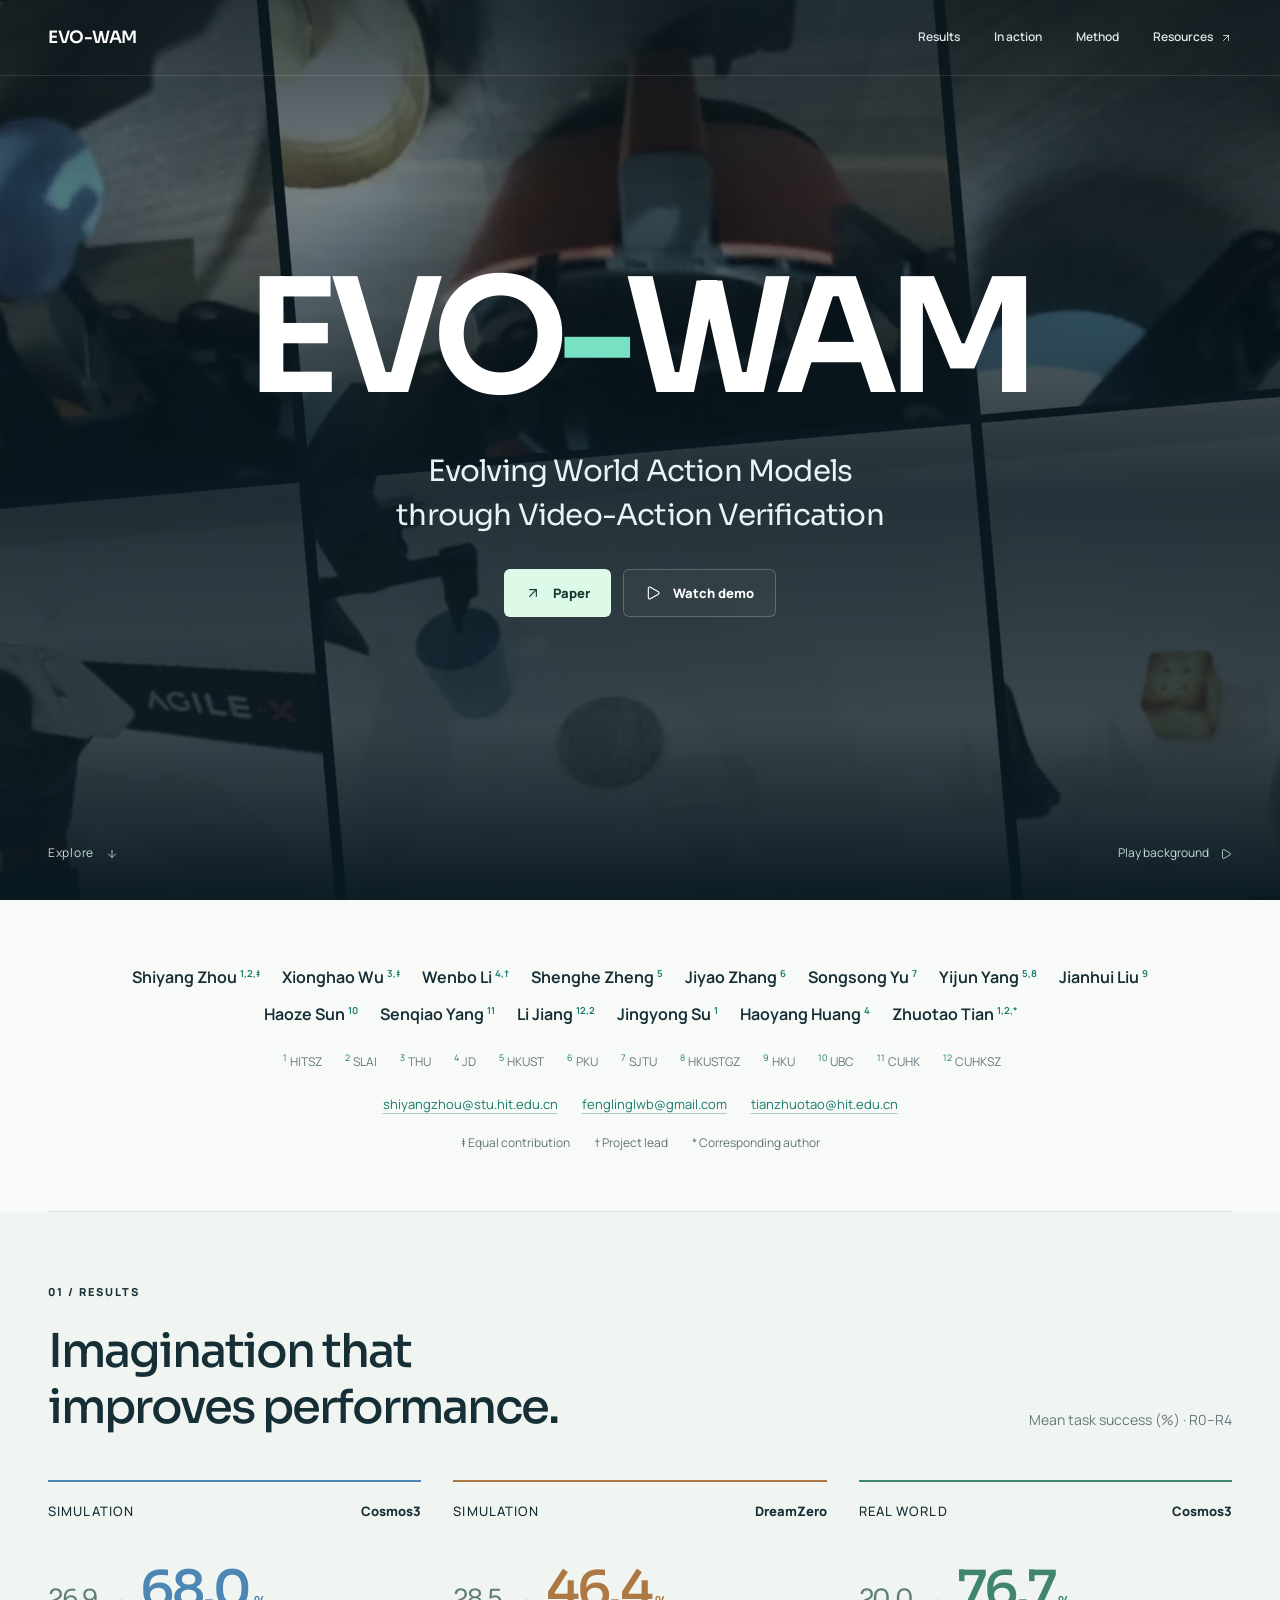
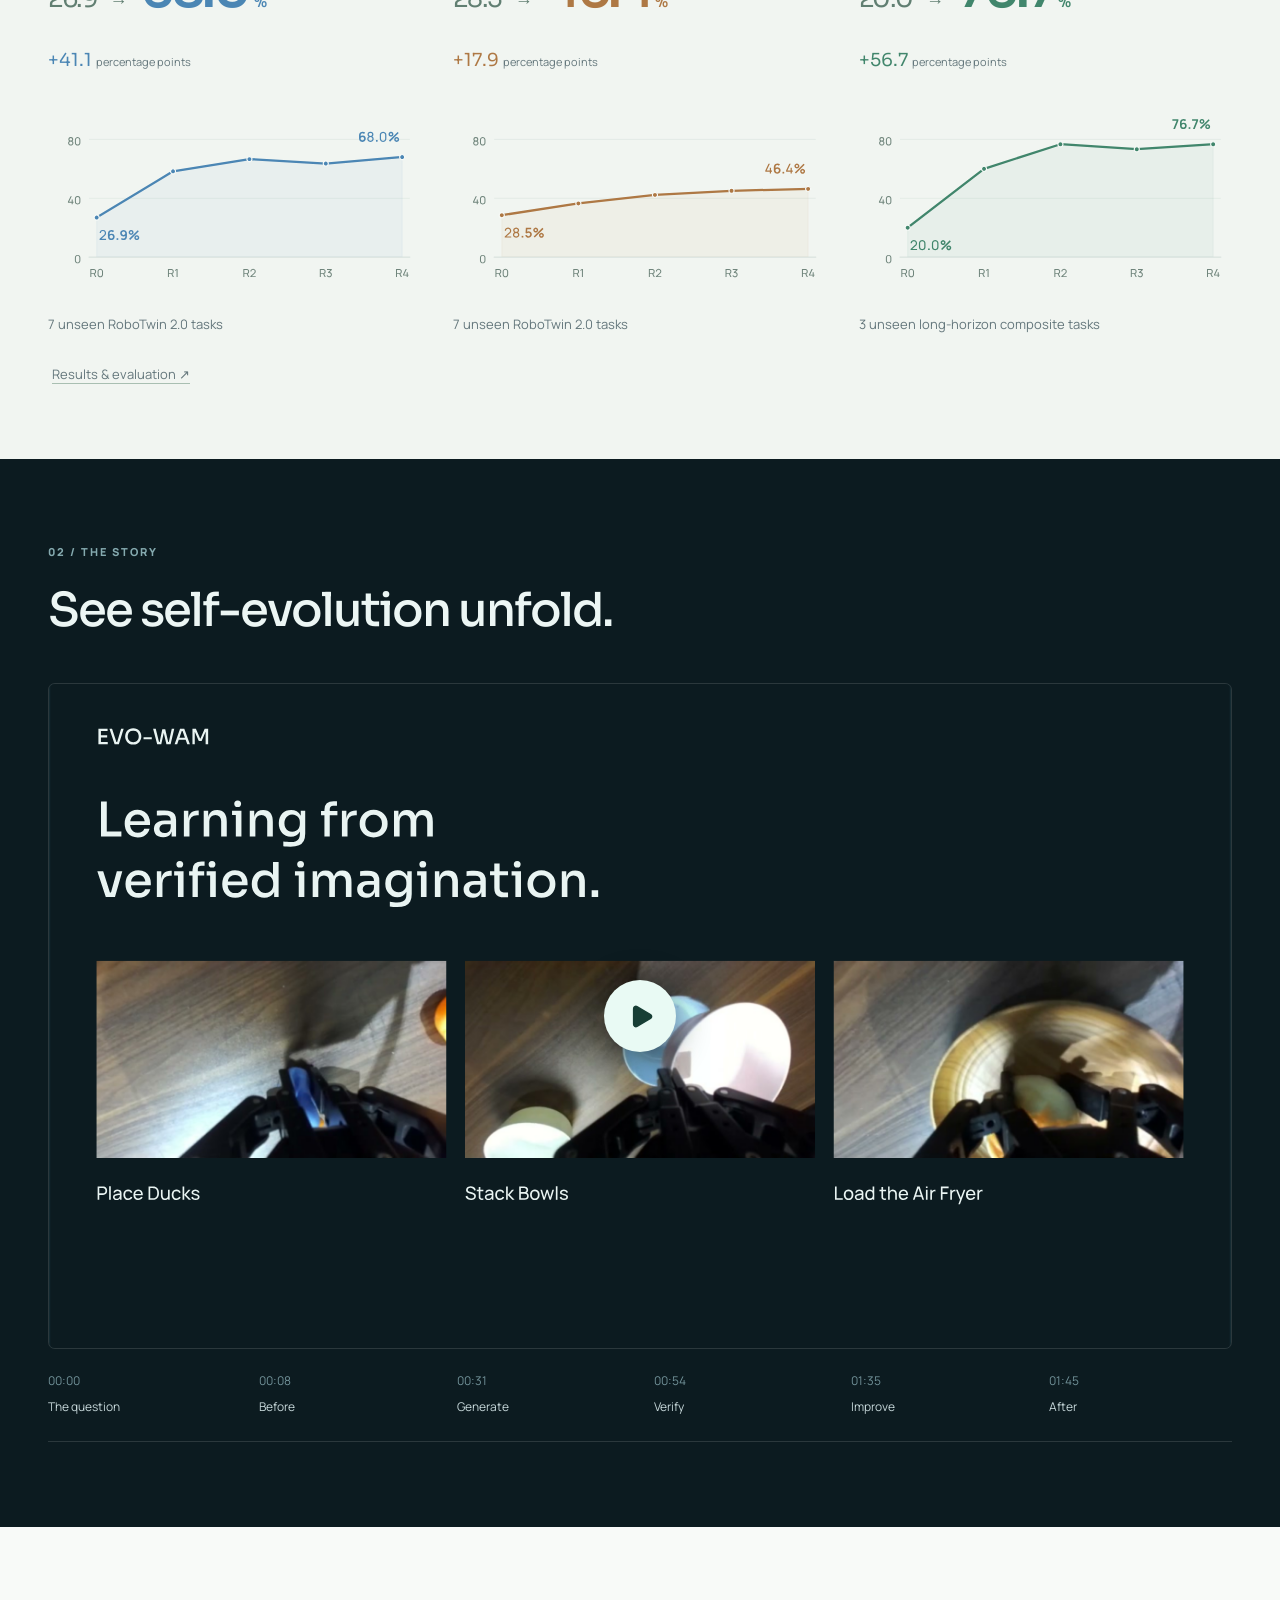
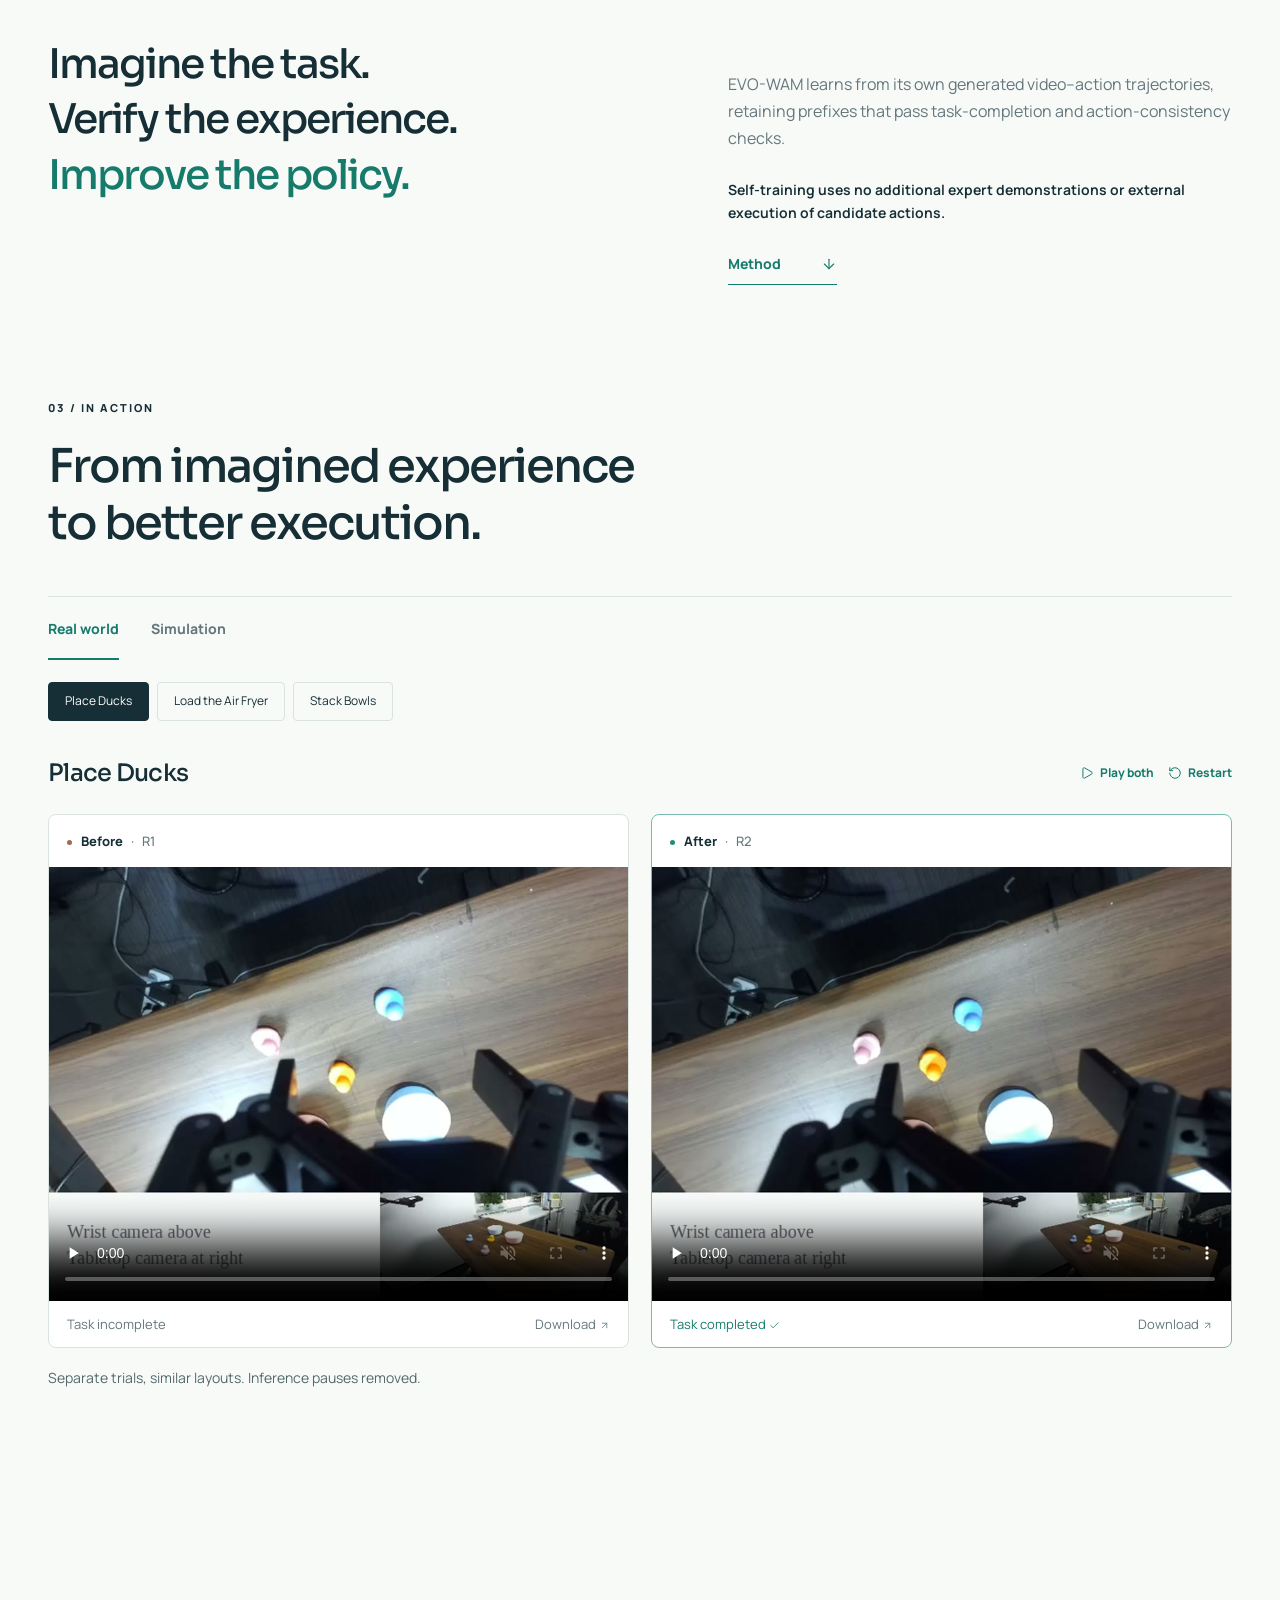
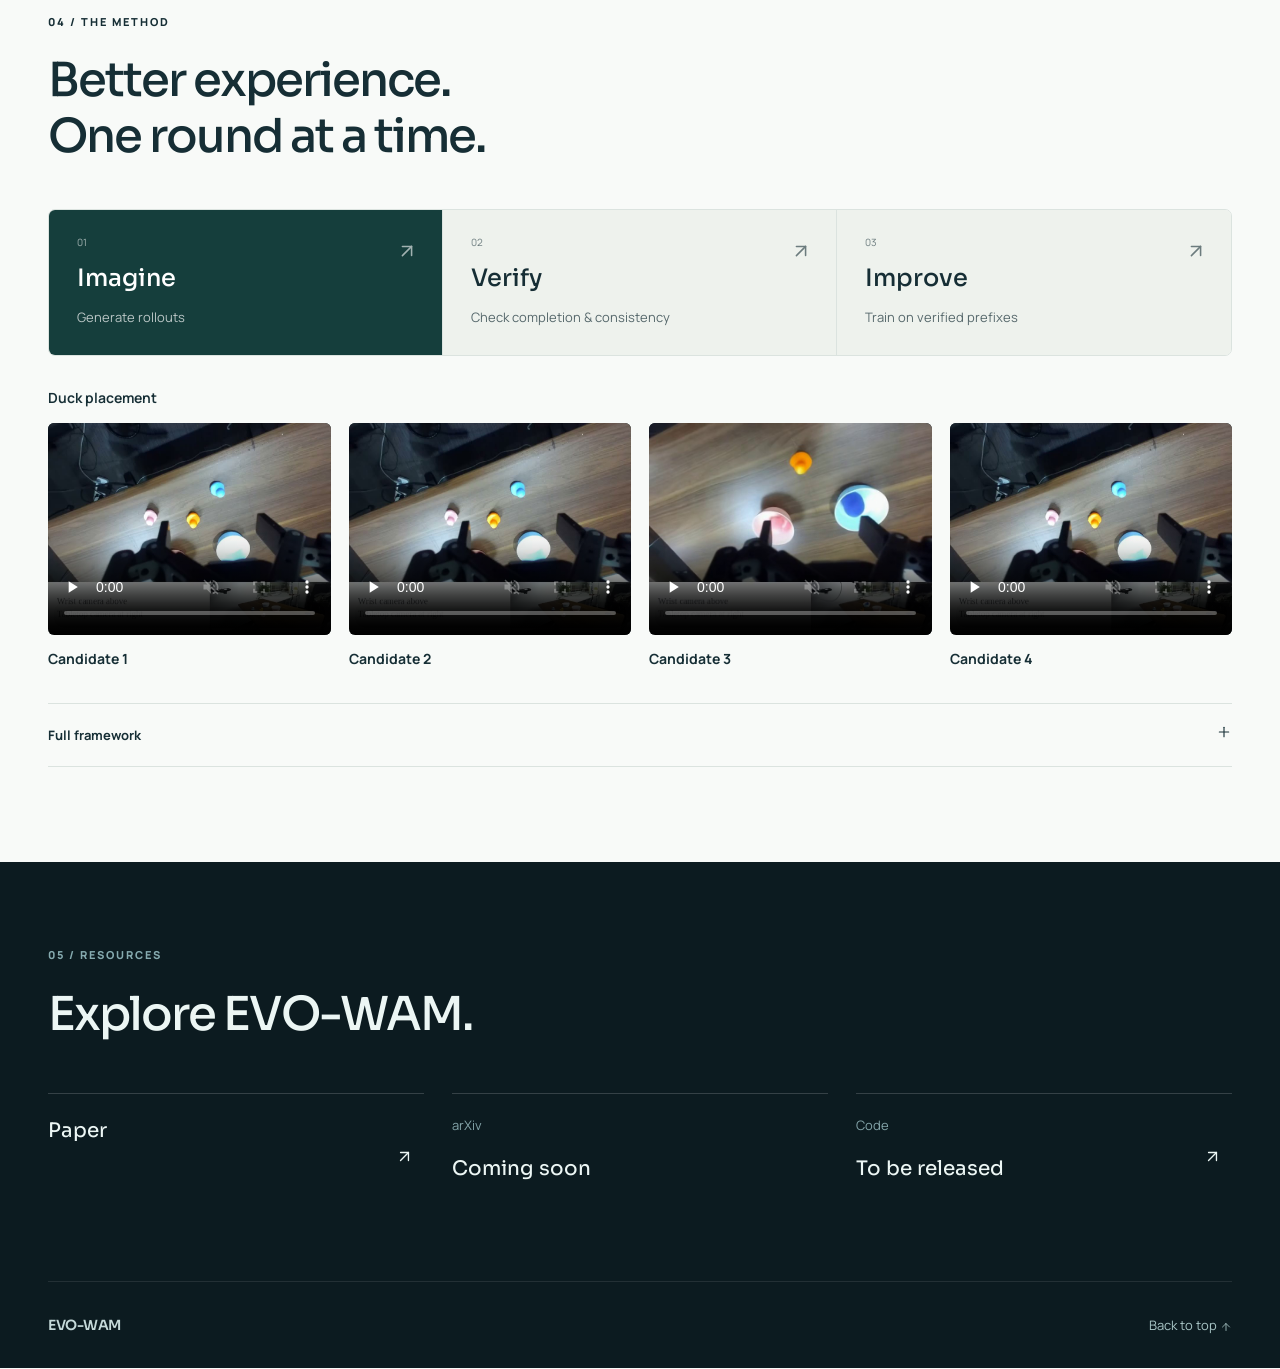
==== index.html @ ea50602d "Link code resource to personal EVO-WAM repository" ====
<!doctype html>
<html lang="en">
<head>
  <meta charset="utf-8">
  <meta name="viewport" content="width=device-width, initial-scale=1">
  <title>EVO-WAM — Learning from verified imagination</title>
  <meta name="description" content="EVO-WAM evolves world action models through video-action verification, learning from generated experience to improve on unseen robot tasks.">
  <meta property="og:title" content="EVO-WAM: Evolving World Action Models through Video-Action Verification">
  <meta property="og:description" content="Generate. Verify. Improve. Learning from verified imagination, without additional expert demonstrations.">
  <meta property="og:image" content="https://evo-wam.github.io/assets/images/social.jpg">
  <meta property="og:url" content="https://evo-wam.github.io/">
  <meta name="twitter:card" content="summary_large_image">
  <meta name="theme-color" content="#0c1b20">
  <link rel="canonical" href="https://evo-wam.github.io/">
  <link rel="icon" type="image/svg+xml" href="assets/favicon.svg">
  <link rel="preload" href="assets/fonts/Sora.ttf" as="font" type="font/ttf" crossorigin>
  <link rel="stylesheet" href="styles.css">
  <script src="site.js" defer></script>
</head>
<body>
  <a class="skip-link" href="#main">Skip to content</a>
  <header class="site-header">
    <a class="brand" href="#top" aria-label="EVO-WAM home">EVO-WAM</a>
    <nav aria-label="Main navigation"><a href="#results">Results</a><a href="#experiments">In action</a><a href="#method">Method</a><a href="#resources">Resources <svg class="icon" aria-hidden="true"><use href="assets/icons.svg#arrow-up-right"></use></svg></a></nav>
  </header>

  <section class="hero" id="top" aria-labelledby="hero-title">
    <div class="hero-backdrop" aria-hidden="true"><video id="hero-video" muted loop playsinline preload="none" poster="assets/images/hero.jpg" data-src="assets/videos/hero.mp4" tabindex="-1"></video></div>
    <div class="hero-shade"></div>
    <div class="hero-content">
      <h1 id="hero-title">EVO<span class="title-dash">-</span>WAM</h1>
      <p class="hero-title-long">Evolving World Action Models<br> through Video-Action Verification</p>
      <div class="resource-buttons">
        <a class="button primary" href="assets/paper.pdf" target="_blank" rel="noopener"><svg class="icon" aria-hidden="true"><use href="assets/icons.svg#arrow-up-right"></use></svg> Paper</a>
        <a class="button glass" href="#overview"><svg class="icon" aria-hidden="true"><use href="assets/icons.svg#play"></use></svg> Watch demo</a>
      </div>
    </div>
    <div class="hero-bottom"><a href="#team">Explore <svg class="icon" aria-hidden="true"><use href="assets/icons.svg#arrow-down"></use></svg></a><button id="motion-toggle" type="button" hidden>Pause background <svg class="icon" aria-hidden="true"><use href="assets/icons.svg#pause"></use></svg></button></div>
  </section>

  <main id="main">
    <section class="team section-wrap" id="team" aria-label="Authors and affiliations">

      <div class="authors">
        <span>Shiyang Zhou<sup>1,2,‡</sup></span><span>Xionghao Wu<sup>3,‡</sup></span><span>Wenbo Li<sup>4,†</sup></span><span>Shenghe Zheng<sup>5</sup></span><span>Jiyao Zhang<sup>6</sup></span><span>Songsong Yu<sup>7</sup></span><span>Yijun Yang<sup>5,8</sup></span><span>Jianhui Liu<sup>9</sup></span><span>Haoze Sun<sup>10</sup></span><span>Senqiao Yang<sup>11</sup></span><span>Li Jiang<sup>12,2</sup></span><span>Jingyong Su<sup>1</sup></span><span>Haoyang Huang<sup>4</sup></span><span>Zhuotao Tian<sup>1,2,*</sup></span>
      </div>
      <div class="affiliations"><span><sup>1</sup>HITSZ</span><span><sup>2</sup>SLAI</span><span><sup>3</sup>THU</span><span><sup>4</sup>JD</span><span><sup>5</sup>HKUST</span><span><sup>6</sup>PKU</span><span><sup>7</sup>SJTU</span><span><sup>8</sup>HKUSTGZ</span><span><sup>9</sup>HKU</span><span><sup>10</sup>UBC</span><span><sup>11</sup>CUHK</span><span><sup>12</sup>CUHKSZ</span></div>
      <p class="author-contact" aria-label="Author emails"><a href="mailto:shiyangzhou@stu.hit.edu.cn" aria-label="Email Shiyang Zhou">shiyangzhou@stu.hit.edu.cn</a><a href="mailto:fenglinglwb@gmail.com" aria-label="Email Wenbo Li">fenglinglwb@gmail.com</a><a href="mailto:tianzhuotao@hit.edu.cn" aria-label="Email corresponding author Zhuotao Tian">tianzhuotao@hit.edu.cn</a></p>
      <p class="contributions"><span>‡ Equal contribution</span><span>† Project lead</span><span>* Corresponding author</span></p>
    </section>

    <section class="results" id="results"><div class="section-wrap">
      <div class="section-heading"><div><p class="eyebrow">01 / RESULTS</p><h2>Imagination that<br> improves performance.</h2></div><p>Mean task success (%) · R0–R4</p></div>
      <div class="results-grid">
        <article class="result result-cosmos-sim" aria-labelledby="result-cosmos-sim-title">
          <h3 class="result-context" id="result-cosmos-sim-title">SIMULATION <span>Cosmos3</span></h3>
          <div class="result-values"><span>26.9</span><i>→</i><strong>68.0<small>%</small></strong></div>
          <p class="gain">+41.1 <span>percentage points</span></p>
          <figure class="result-curve"><img src="assets/images/teaser-cosmos3-simulation.svg" width="460" height="245" loading="lazy" alt="Cosmos3 simulation success rates: R0 26.9%, R1 58.3%, R2 66.6%, R3 63.6%, R4 68.0%. A gain of 41.1 percentage points from R0 to R4."></figure>
          <p>7 unseen RoboTwin 2.0 tasks</p>
        </article>
        <article class="result result-dreamzero-sim" aria-labelledby="result-dreamzero-sim-title">
          <h3 class="result-context" id="result-dreamzero-sim-title">SIMULATION <span>DreamZero</span></h3>
          <div class="result-values"><span>28.5</span><i>→</i><strong>46.4<small>%</small></strong></div>
          <p class="gain">+17.9 <span>percentage points</span></p>
          <figure class="result-curve"><img src="assets/images/teaser-dreamzero-simulation.svg" width="460" height="245" loading="lazy" alt="DreamZero simulation success rates: R0 28.5%, R1 36.5%, R2 42.3%, R3 45.1%, R4 46.4%. A gain of 17.9 percentage points from R0 to R4."></figure>
          <p>7 unseen RoboTwin 2.0 tasks</p>
        </article>
        <article class="result result-cosmos-real" aria-labelledby="result-cosmos-real-title">
          <h3 class="result-context" id="result-cosmos-real-title">REAL WORLD <span>Cosmos3</span></h3>
          <div class="result-values"><span>20.0</span><i>→</i><strong>76.7<small>%</small></strong></div>
          <p class="gain">+56.7 <span>percentage points</span></p>
          <figure class="result-curve"><img src="assets/images/teaser-cosmos3-real.svg" width="460" height="245" loading="lazy" alt="Cosmos3 real-robot success rates: R0 20.0%, R1 60.0%, R2 76.7%, R3 73.3%, R4 76.7%. A gain of 56.7 percentage points from R0 to R4."></figure>
          <p>3 unseen long-horizon composite tasks</p>
        </article>
      </div><p class="result-source"><a href="assets/paper.pdf#page=6" target="_blank" rel="noopener">Results &amp; evaluation ↗</a></p>
    </div></section>

    <section class="overview dark-section" id="overview"><div class="section-wrap">
      <div class="section-heading"><div><p class="eyebrow">02 / THE STORY</p><h2>See self-evolution unfold.</h2></div></div>
      <div class="overview-stage"><video id="overview-video" class="overview-video" controls playsinline preload="none" poster="assets/images/demo-cover.svg" aria-label="Narrated EVO-WAM overview"><source src="assets/videos/overview.mp4" type="video/mp4"><track kind="captions" src="assets/videos/overview.en.vtt" srclang="en" label="English"><p><a href="assets/videos/overview.mp4">Download the overview video</a></p></video><button type="button" id="demo-cover-play" class="demo-cover-play" hidden aria-label="Play the EVO-WAM overview"><span class="demo-play-disc"><svg class="icon" aria-hidden="true"><use href="assets/icons.svg#play"></use></svg></span></button></div>
      <div class="chapters" aria-label="Demo chapters"><button data-time="0">00:00 <span>The question</span></button><button data-time="8">00:08 <span>Before</span></button><button data-time="31">00:31 <span>Generate</span></button><button data-time="54">00:54 <span>Verify</span></button><button data-time="95">01:35 <span>Improve</span></button><button data-time="105">01:45 <span>After</span></button></div>
    </div></section>

    <section class="intro section-wrap">
      <div><h2>Imagine the task.<br> Verify the experience.<br> <span class="teal-text">Improve the policy.</span></h2></div>
      <div class="intro-copy"><p>EVO-WAM learns from its own generated video–action trajectories, retaining prefixes that pass task-completion and action-consistency checks.</p><p class="principle">Self-training uses no additional expert demonstrations or external execution of candidate actions.</p><a class="text-link" href="#method">Method <svg class="icon" aria-hidden="true"><use href="assets/icons.svg#arrow-down"></use></svg></a></div>
    </section>

    <section class="experiments section-wrap" id="experiments">
      <div class="section-heading"><div><p class="eyebrow">03 / IN ACTION</p><h2>From imagined experience<br> to better execution.</h2></div></div>
      <div class="case-nav">
        <div class="environment-tabs" role="group" aria-label="Environment"><button type="button" data-group="real" aria-pressed="true">Real world</button><button type="button" data-group="sim" aria-pressed="false">Simulation</button></div>
        <div class="task-tabs" role="group" aria-label="Choose a task" id="task-tabs"></div>
      </div>
      <div class="case-title-row"><h3 id="case-title">Place Ducks</h3><div class="pair-tools"><button type="button" id="pair-play"><svg class="icon" aria-hidden="true"><use href="assets/icons.svg#play"></use></svg> Play both</button><button type="button" id="pair-reset"><svg class="icon" aria-hidden="true"><use href="assets/icons.svg#restart"></use></svg> Restart</button></div></div>
      <div class="comparison">
        <figure class="execution before"><figcaption><span><i></i> Before</span><span id="before-round">R1</span></figcaption><video id="before-video" controls muted playsinline preload="none" poster="assets/images/start-real-ducks-before.jpg" src="assets/videos/real-ducks-before.mp4" aria-label="Place Ducks earlier policy execution"></video><div class="execution-foot"><span>Task incomplete</span><a id="before-download" href="assets/videos/real-ducks-before.mp4" download aria-label="Download before video">Download <svg class="icon" aria-hidden="true"><use href="assets/icons.svg#arrow-up-right"></use></svg></a></div></figure>
        <figure class="execution after"><figcaption><span><i></i> After</span><span id="after-round">R2</span></figcaption><video id="after-video" controls muted playsinline preload="none" poster="assets/images/start-real-ducks-after.jpg" src="assets/videos/real-ducks-after.mp4" aria-label="Place Ducks updated policy execution"></video><div class="execution-foot"><span>Task completed <svg class="icon" aria-hidden="true"><use href="assets/icons.svg#check"></use></svg></span><a id="after-download" href="assets/videos/real-ducks-after.mp4" download aria-label="Download after video">Download <svg class="icon" aria-hidden="true"><use href="assets/icons.svg#arrow-up-right"></use></svg></a></div></figure>
      </div>
      <p id="case-note" class="case-note" aria-live="polite">Separate trials, similar layouts. Inference pauses removed.</p>
      <noscript><p>Enable JavaScript to switch tasks and use paired playback. The two videos above can be played independently.</p></noscript>
    </section>

    <section class="method section-wrap" id="method">
      <div class="section-heading"><div><p class="eyebrow">04 / THE METHOD</p><h2>Better experience.<br> One round at a time.</h2></div></div>
      <div class="method-steps" aria-label="Explore the method">
        <button type="button" data-step="generate" aria-controls="method-panel-generate" aria-pressed="true"><span class="step-number">01</span><strong>Imagine</strong><span>Generate rollouts</span><i><svg class="icon" aria-hidden="true"><use href="assets/icons.svg#arrow-up-right"></use></svg></i></button>
        <button type="button" data-step="verify" aria-controls="method-panel-verify" aria-pressed="false"><span class="step-number">02</span><strong>Verify</strong><span>Check completion &amp; consistency</span><i><svg class="icon" aria-hidden="true"><use href="assets/icons.svg#arrow-up-right"></use></svg></i></button>
        <button type="button" data-step="improve" aria-controls="method-panel-improve" aria-pressed="false"><span class="step-number">03</span><strong>Improve</strong><span>Train on verified prefixes</span><i><svg class="icon" aria-hidden="true"><use href="assets/icons.svg#arrow-up-right"></use></svg></i></button>
      </div>
      <div id="method-panel-generate" class="method-panel imagine-panel" data-method-panel="generate">
        <p class="imagination-task">Duck placement</p>
        <div class="imagination-grid">
          <figure><video controls muted playsinline preload="none" poster="assets/images/real-ducks-blue-duck-misplaced.jpg" src="assets/videos/real-ducks-blue-duck-misplaced.mp4" aria-label="Duck-placement candidate 1"></video><figcaption>Candidate 1</figcaption></figure>
          <figure><video controls muted playsinline preload="none" poster="assets/images/real-ducks-candidate-1.jpg" src="assets/videos/real-ducks-candidate-1.mp4" aria-label="Duck-placement candidate 2"></video><figcaption>Candidate 2</figcaption></figure>
          <figure><video controls muted playsinline preload="none" poster="assets/images/real-ducks-candidate-2.jpg" src="assets/videos/real-ducks-candidate-2.mp4" aria-label="Duck-placement candidate 3"></video><figcaption>Candidate 3</figcaption></figure>
          <figure><video controls muted playsinline preload="none" poster="assets/images/real-ducks-candidate-3.jpg" src="assets/videos/real-ducks-candidate-3.mp4" aria-label="Duck-placement candidate 4"></video><figcaption>Candidate 4</figcaption></figure>
        </div>
      </div>

      <div id="method-panel-verify" class="method-panel verify-panel" data-method-panel="verify" hidden>
        <div class="verification-lane lane-1" aria-hidden="true"></div>
        <div class="verification-lane lane-2" aria-hidden="true"></div>
        <div class="verification-lane lane-3" aria-hidden="true"></div>
        <div class="verification-lane lane-4" aria-hidden="true"></div>
        <section class="verification-row vlm-row" aria-labelledby="vlm-heading">
          <div class="verification-row-label"><h3 id="vlm-heading">VLM</h3><p>Visual check</p></div>
          <div class="verification-row-content">
            <div class="subgoal-intro"><p>Visual scan → IDM → endpoint vote</p></div>
            <div class="subgoal-candidates">
              <article class="subgoal-candidate candidate-1" data-candidate="1">
                <header><h4>Candidate 1</h4><span class="verdict fail">Fail</span></header>
                <ol class="subgoal-sequence">
                  <li><div class="subgoal-title"><span>01 / Pink duck → pink bowl</span><time>9 s</time></div><a href="assets/verification/candidate-1-subgoal-1.jpg" target="_blank" rel="noopener" aria-label="Enlarge candidate 1, subgoal 1"><img src="assets/verification/candidate-1-subgoal-1.jpg" loading="lazy" width="640" height="480" alt="Candidate 1, subgoal 1: Pink duck appears in the pink bowl."></a><div class="subgoal-verdict"><span class="verdict neutral">Observed</span></div></li>
                  <li><div class="subgoal-title"><span>02 / Blue duck → blue bowl</span><time>18 s</time></div><a href="assets/verification/candidate-1-subgoal-2.jpg" target="_blank" rel="noopener" aria-label="Enlarge candidate 1, subgoal 2"><img src="assets/verification/candidate-1-subgoal-2.jpg" loading="lazy" width="640" height="480" alt="Candidate 1, subgoal 2: Blue duck is released outside the blue bowl."></a><div class="subgoal-verdict"><span class="verdict fail">Fail</span></div></li>
                </ol>
                <p class="candidate-explanation"><span class="evidence-kind">Frame review</span>Blue duck lands between the bowls.</p>
              </article>
              <article class="subgoal-candidate candidate-2" data-candidate="2">
                <header><h4>Candidate 2</h4><span class="verdict fail">Fail</span></header>
                <ol class="subgoal-sequence">
                  <li><div class="subgoal-title"><span>01 / Pink duck → pink bowl</span><time>9 s</time></div><a href="assets/verification/candidate-2-subgoal-1.jpg" target="_blank" rel="noopener" aria-label="Enlarge candidate 2, subgoal 1"><img src="assets/verification/candidate-2-subgoal-1.jpg" loading="lazy" width="640" height="480" alt="Candidate 2, subgoal 1: Pink duck placed and released."></a><div class="subgoal-verdict"><span class="verdict pass">Pass</span><span>3/3 Accept</span></div></li>
                  <li><div class="subgoal-title"><span>02 / Blue duck → blue bowl</span><time>18 s</time></div><a href="assets/verification/candidate-2-subgoal-2.jpg" target="_blank" rel="noopener" aria-label="Enlarge candidate 2, subgoal 2"><img src="assets/verification/candidate-2-subgoal-2.jpg" loading="lazy" width="640" height="480" alt="Candidate 2, subgoal 2: the original blue duck remains on the table, outside the blue bowl."></a><div class="subgoal-verdict"><span class="verdict fail">Fail</span><span>1/3 Accept</span></div></li>
                </ol>
                <p class="candidate-explanation"><span class="evidence-kind">Frame review</span><strong>Object inconsistency:</strong> a second duck appears while the original remains.</p>
              </article>
              <article class="subgoal-candidate candidate-3" data-candidate="3">
                <header><h4>Candidate 3</h4><span class="verdict pass">Initial pass</span></header>
                <ol class="subgoal-sequence">
                  <li><div class="subgoal-title"><span>01 / Pink duck → pink bowl</span><time>9 s</time></div><a href="assets/verification/candidate-3-subgoal-1.jpg" target="_blank" rel="noopener" aria-label="Enlarge candidate 3, subgoal 1"><img src="assets/verification/candidate-3-subgoal-1.jpg" loading="lazy" width="640" height="480" alt="Candidate 3, subgoal 1: Pink-duck placement accepted by the initial scan."></a><div class="subgoal-verdict"><span class="verdict pass">Pass</span></div></li>
                  <li><div class="subgoal-title"><span>02 / Blue duck → blue bowl</span><time>16 s</time></div><a href="assets/verification/candidate-3-subgoal-2.jpg" target="_blank" rel="noopener" aria-label="Enlarge candidate 3, subgoal 2"><img src="assets/verification/candidate-3-subgoal-2.jpg" loading="lazy" width="640" height="480" alt="Candidate 3, subgoal 2: Blue-duck placement accepted by the initial scan."></a><div class="subgoal-verdict"><span class="verdict pass">Pass</span></div></li>
                </ol>
                <p class="candidate-explanation">IDM failed; endpoint votes skipped.</p>
              </article>
              <article class="subgoal-candidate candidate-4" data-candidate="4">
                <header><h4>Candidate 4</h4><span class="verdict pass">Pass</span></header>
                <ol class="subgoal-sequence">
                  <li><div class="subgoal-title"><span>01 / Pink duck → pink bowl</span><time>9 s</time></div><a href="assets/verification/candidate-4-subgoal-1.jpg" target="_blank" rel="noopener" aria-label="Enlarge candidate 4, subgoal 1"><img src="assets/verification/candidate-4-subgoal-1.jpg" loading="lazy" width="640" height="480" alt="Candidate 4, subgoal 1: Pink duck placed and released."></a><div class="subgoal-verdict"><span class="verdict pass">Pass</span><span>2/3 Accept</span></div></li>
                  <li><div class="subgoal-title"><span>02 / Blue duck → blue bowl</span><time>17 s</time></div><a href="assets/verification/candidate-4-subgoal-2.jpg" target="_blank" rel="noopener" aria-label="Enlarge candidate 4, subgoal 2"><img src="assets/verification/candidate-4-subgoal-2.jpg" loading="lazy" width="640" height="480" alt="Candidate 4, subgoal 2: Both ducks in their matching bowls."></a><div class="subgoal-verdict"><span class="verdict pass">Pass</span><span>2/3 Accept</span></div></li>
                </ol>
                <p class="candidate-explanation">Retained for training.</p>
              </article>
            </div>
            <p class="vlm-checks"><strong>Checks:</strong> goal completion · release · object consistency · robot consistency. <span class="endpoint-rule">Endpoint vote: ≥2/3 Accept.</span></p>
          </div>
        </section>
        <section class="verification-row idm-row" aria-labelledby="idm-heading">
          <div class="verification-row-label"><h3 id="idm-heading">IDM</h3><p>Action consistency</p></div>
          <div class="verification-row-content">
            <div class="idm-candidates">
              <figure class="idm-candidate candidate-3" data-candidate="3"><figcaption><h4>Candidate 3</h4><span class="verdict fail">Fail</span></figcaption><img src="assets/verification/candidate-3-idm-mean.svg" loading="lazy" width="450" height="225" alt="Candidate 3: mean action reconstruction MSE ends at 0.008226, above the threshold of 0.008111."><p class="idm-comparison" aria-label="Mean MSE 0.008226 exceeds threshold 0.008111"><span>Mean MSE / threshold</span><span><strong class="rejected-text">0.008226</strong> &gt; 0.008111</span></p></figure>
              <figure class="idm-candidate candidate-4" data-candidate="4"><figcaption><h4>Candidate 4</h4><span class="verdict pass">Pass</span></figcaption><img src="assets/verification/candidate-4-idm-mean.svg" loading="lazy" width="450" height="225" alt="Candidate 4: mean action reconstruction MSE ends at 0.006650, below the threshold of 0.008111."><p class="idm-comparison" aria-label="Mean MSE 0.006650 is below threshold 0.008111"><span>Mean MSE / threshold</span><span><strong>0.006650</strong> &lt; 0.008111</span></p></figure>
            </div>
          </div>
        </section>
      </div>

      <div id="method-panel-improve" class="method-panel method-detail" data-method-panel="improve" hidden><div><h3>Learn from experience.<br>Generate again.</h3><p>Accumulate verified prefixes across tasks and rounds, mix them with the original data, and fine-tune the WAM for the next round.</p></div><figure><video controls muted playsinline preload="none" poster="assets/images/start-real-ducks-after.jpg" src="assets/videos/real-ducks-after.mp4" aria-label="Physical duck-placement execution after self-evolution"></video><figcaption>Real execution · R2</figcaption></figure></div>

      <details class="paper-figure"><summary>Full framework <svg class="icon" aria-hidden="true"><use href="assets/icons.svg#plus"></use></svg></summary><img src="assets/images/method.png" loading="lazy" width="1413" height="816" alt="EVO-WAM framework: autoregressive video-action-state generation, visual goal evaluation and inverse-dynamics consistency verification, followed by supervised fine-tuning with accepted prefixes and original data."><p>Paper, Figure 2.</p></details>
    </section>

    <section class="resources dark-section" id="resources"><div class="section-wrap">
      <div class="section-heading"><div><p class="eyebrow">05 / RESOURCES</p><h2>Explore EVO-WAM.</h2></div></div>
      <div class="resource-list"><a href="assets/paper.pdf" target="_blank" rel="noopener"><strong>Paper</strong><i><svg class="icon" aria-hidden="true"><use href="assets/icons.svg#arrow-up-right"></use></svg></i></a><div><span>arXiv</span><strong>Coming soon</strong></div><a href="https://github.com/Clausy9/EVO-WAM" target="_blank" rel="noopener"><span>Code</span><strong>To be released</strong><i><svg class="icon" aria-hidden="true"><use href="assets/icons.svg#arrow-up-right"></use></svg></i></a></div>
      <footer><a class="brand" href="#top">EVO-WAM</a><a href="#top">Back to top <svg class="icon" aria-hidden="true"><use href="assets/icons.svg#arrow-up"></use></svg></a></footer>
    </div></section>
  </main>
  <p id="playback-status" class="sr-only" role="status"></p>
</body>
</html>
---- styles.css ----
@font-face{font-family:Sora;src:url('assets/fonts/Sora.ttf') format('truetype');font-weight:100 800;font-display:swap}
@font-face{font-family:Manrope;src:url('assets/fonts/Manrope.ttf') format('truetype');font-weight:200 800;font-display:swap}
:root{--ink:#162e35;--muted:#64777c;--teal:#177b6c;--mint:#78e1c4;--sky:#b3dcec;--dark:#0c1b20;--paper:#f8faf8;--line:#dbe3df;--body:Manrope,sans-serif;--display:Sora,sans-serif}
*{box-sizing:border-box}html{scroll-behavior:smooth;scroll-padding-top:88px}body{margin:0;color:var(--ink);background:var(--paper);font:16px/1.7 var(--body);-webkit-font-smoothing:antialiased}button,a{-webkit-tap-highlight-color:transparent}button{font:inherit;cursor:pointer}button,a{touch-action:manipulation}button:disabled{cursor:wait}button:focus-visible,a:focus-visible,summary:focus-visible,video:focus-visible{outline:3px solid #2996ba;outline-offset:5px}a{color:inherit;text-decoration:none}button{color:inherit}img,video{display:block;max-width:100%}figure{margin:0}h1,h2,h3,p{margin-top:0}h2{font:500 clamp(32px,3.65vw,52px)/1.2 var(--display);letter-spacing:-2px;margin-bottom:0}h3{font-family:var(--display);font-weight:500;letter-spacing:-.7px}p{margin-bottom:18px}sup{font-size:.6em;vertical-align:super;line-height:0;margin-left:3px;color:var(--teal)}[hidden]{display:none!important}.section-wrap{width:min(1240px,calc(100% - 96px));margin-inline:auto}.eyebrow{font-size:11px;font-weight:800;letter-spacing:2px;line-height:1.5;margin-bottom:23px}.teal-text{color:var(--teal)}.section-heading{display:flex;align-items:flex-end;justify-content:space-between;gap:48px;margin-bottom:44px}.section-heading>p{color:var(--muted);font-size:14px;line-height:1.8;margin:0 0 4px;flex-shrink:0}.text-link{display:inline-flex;align-items:center;gap:40px;font-weight:750;font-size:14px;border-bottom:1px solid var(--teal);padding-bottom:8px;color:var(--teal)}.text-link:hover{gap:48px}.skip-link{position:fixed;z-index:50;top:-100px;left:20px;padding:12px;background:white}.skip-link:focus{top:10px}.sr-only{position:absolute;width:1px;height:1px;overflow:hidden;clip:rect(0,0,0,0);white-space:nowrap}.site-header{height:76px;padding:0 48px;display:flex;align-items:center;justify-content:space-between;position:absolute;z-index:10;top:0;width:100%;color:white;border-bottom:1px solid #ffffff20}.brand{font:600 17px var(--display);letter-spacing:-.5px;display:flex;align-items:center;gap:10px;white-space:nowrap}.site-header nav{display:flex;gap:34px;font-size:12px;font-weight:600}.site-header nav a{color:#dbe5e7;transition:color .2s}.site-header nav a:hover{color:var(--mint)}.site-header nav span{margin-left:8px}.hero{min-height:780px;height:100svh;max-height:1120px;color:#fff;background:var(--dark);position:relative;isolation:isolate;display:flex;align-items:center;justify-content:center;overflow:hidden}.hero-backdrop,.hero-shade{position:absolute;inset:0;z-index:-1}.hero-backdrop{inset:-4%;transform:rotate(-5deg) scale(1.04)}.hero-backdrop video{width:100%;height:100%;object-fit:cover;filter:saturate(.6)}.hero-shade{background:linear-gradient(180deg,#09171eca 0%,#0818208f 22%,#081820e3 55%,#081820cb 80%,#081820fa 100%)}.hero-content{text-align:center;width:min(1180px,calc(100% - 48px));padding:95px 0 125px}.hero-eyebrow{display:flex;justify-content:center;align-items:center;gap:16px;color:#bbdadd;font-size:10px;letter-spacing:3px;margin-bottom:25px}.hero-eyebrow i{font-size:17px;font-style:normal;opacity:.5}.status-dot{display:inline-block;height:6px;width:6px;border-radius:50%;background:var(--mint);box-shadow:0 0 17px #78e1c486}.hero h1{font:650 clamp(74px,12.4vw,174px)/1.08 var(--display);letter-spacing:-.072em;margin:0 0 24px;text-indent:-.035em}.title-dash{color:var(--mint)}.hero-title-long{font:400 clamp(20px,2.3vw,32px)/1.5 var(--display);letter-spacing:-.8px;color:#eaf4f6;margin-bottom:18px}.hero-description{font-size:15px;color:#aebfc4;margin-bottom:34px}.resource-buttons{display:flex;align-items:center;justify-content:center;gap:12px;flex-wrap:wrap}.button{min-height:48px;border-radius:6px;display:inline-flex;align-items:center;justify-content:center;gap:12px;padding:12px 21px;font-size:13px;font-weight:800;transition:transform .2s,background .2s}.button:hover{transform:translateY(-3px)}.button.primary{color:#153730;background:#ddf9e8}.button.primary:hover{background:white}.button.glass{border:1px solid #ffffff38;background:#ffffff09;backdrop-filter:blur(10px)}.button.glass:hover{background:#ffffff1b}.resource-pending{border-left:1px solid #ffffff25;padding:0 14px;margin-left:10px;font-size:12px;font-weight:600;text-align:left;color:#c0cccf}.resource-pending small{display:block;font-size:9px;font-weight:500;color:#91a6ae;margin-top:2px}.hero-bottom{position:absolute;bottom:30px;left:48px;right:48px;display:flex;align-items:center;justify-content:space-between;font-size:10px;letter-spacing:.7px;color:#a0b3b9;gap:20px}.hero-bottom>a{color:#c6dbdd}.hero-bottom>a span{font-size:16px;margin-left:20px}.hero-bottom button{font-size:10px;color:#c6dbdd;background:transparent;border:0;padding:7px 0}.hero-bottom button span{margin-left:10px}.team{padding:64px 40px 58px;text-align:center;border-bottom:1px solid var(--line)}.team .eyebrow{color:#82918f;font-size:9px;letter-spacing:2px;margin-bottom:24px}.authors{display:flex;flex-wrap:wrap;justify-content:center;column-gap:22px;row-gap:10px;max-width:1020px;margin:auto;font-weight:650;font-size:16px}.authors>span{white-space:nowrap}.affiliations{display:flex;flex-wrap:wrap;justify-content:center;column-gap:20px;row-gap:8px;font-size:12px;color:var(--muted);margin:24px auto 15px;max-width:900px}.affiliations sup{font-size:9px;margin-right:3px}.contributions{font-size:10px;color:#83918f;display:flex;flex-wrap:wrap;justify-content:center;gap:24px;margin:0}.intro{padding-top:110px;padding-bottom:100px;display:grid;grid-template-columns:1.15fr 1fr;gap:100px}.intro h2{font-size:clamp(30px,3.2vw,44px);line-height:1.35}.intro-copy{padding-top:34px;color:var(--muted);font-size:16px}.intro-copy .principle{font-size:14px;color:var(--ink);font-weight:650;margin:25px 0}.intro .eyebrow{color:var(--teal)}.experiments{padding-top:15px;padding-bottom:110px}.case-nav{border-top:1px solid var(--line);margin-bottom:32px}.environment-tabs{display:flex;gap:32px}.environment-tabs button{background:none;border:0;border-bottom:2px solid transparent;padding:20px 0 18px;font-size:14px;color:var(--muted);font-weight:750}.environment-tabs button[aria-pressed=true]{border-color:var(--teal);color:var(--teal)}.environment-tabs button span{font-size:10px;margin-left:9px;font-weight:500;opacity:.65}.task-tabs{display:flex;flex-wrap:wrap;gap:8px;padding-top:22px}.task-tabs button{border:1px solid var(--line);background:transparent;border-radius:4px;padding:8px 16px;font-size:12px}.task-tabs button[aria-pressed=true]{background:var(--ink);border-color:var(--ink);color:white}.task-tabs button:hover{border-color:var(--teal)}.case-title-row{display:flex;justify-content:space-between;align-items:center;margin:0 0 20px;gap:20px}.case-title-row h3{margin:0;font-size:24px}.pair-tools{display:flex;gap:14px}.pair-tools button{font-size:12px;border:0;background:transparent;padding:8px 0;color:var(--teal);font-weight:750}.comparison{display:grid;grid-template-columns:1fr 1fr;gap:22px}.execution{border:1px solid var(--line);background:white;border-radius:8px;overflow:hidden}.execution figcaption{padding:15px 18px;display:flex;justify-content:space-between;font-size:11px;font-weight:750;gap:10px}.execution figcaption>span:last-child{font-size:10px;color:var(--muted);font-weight:500}.execution figcaption i{display:inline-block;width:5px;height:5px;background:#a76656;border-radius:50%;margin:0 6px 1px 0}.execution.after{border-color:#7abaac}.execution.after figcaption i{background:#258d74}.execution video{width:100%;aspect-ratio:4/3;object-fit:contain;background:#10242a}.execution-foot{padding:12px 18px;display:flex;justify-content:space-between;font-size:10px;color:var(--muted)}.execution.after .execution-foot>span{color:var(--teal)}.execution-foot b{margin-left:5px}.execution-foot a:hover{text-decoration:underline}.case-note{font-size:12px;line-height:1.7;margin:18px 0 4px;color:#53686a}.playback-note{font-size:10px;color:#7f908e;margin-bottom:0}.dark-section{background:var(--dark);color:#ecf6f4}.dark-section .section-heading>p{color:#91a9af}.dark-section .eyebrow{color:#85aaaf}.overview{padding:85px 0}.overview-video{width:100%;max-height:700px;aspect-ratio:1280/844;background:#152b32;object-fit:contain;border:1px solid #ffffff15;border-radius:7px}.chapters{display:grid;grid-template-columns:repeat(6,1fr);border-bottom:1px solid #ffffff20}.chapters button{padding:22px 14px;text-align:left;border:0;border-bottom:2px solid transparent;background:transparent;color:#729299;font-size:10px}.chapters button:first-child{padding-left:0}.chapters button span{display:block;font-size:12px;color:#c6d7d9;margin-top:5px}.chapters button.active,.chapters button:hover{border-bottom-color:var(--mint);color:var(--mint)}.method{padding:110px 0 95px}.method-steps{display:grid;grid-template-columns:repeat(3,1fr);gap:0;border:1px solid var(--line);border-radius:7px;overflow:hidden}.method-steps button{text-align:left;border:0;border-right:1px solid var(--line);background:#eef2ed;padding:24px 28px;position:relative;transition:background .2s}.method-steps button:last-child{border:0}.method-steps button[aria-pressed=true]{background:#153e3c;color:white}.step-number{display:block;font-size:10px;opacity:.6;margin-bottom:12px}.method-steps strong{font:500 24px var(--display);display:block;margin-bottom:10px}.method-steps button>span:last-of-type{font-size:11px;opacity:.7}.method-steps i{position:absolute;right:24px;top:23px;font-size:22px;font-style:normal;opacity:.6}.method-detail{display:grid;grid-template-columns:1fr 1fr;gap:90px;align-items:center;padding:48px 0}.method-detail>div>.eyebrow{font-size:10px;color:var(--teal);margin-bottom:19px}.method-detail h3{font-size:29px;line-height:1.3;margin-bottom:22px}.method-detail p:not(.eyebrow){font-size:14px;color:var(--muted);max-width:470px}.method-detail .method-token{font-size:11px!important;color:var(--teal)!important;border-left:2px solid #62b19f;padding-left:16px;margin:25px 0 0}.method-detail video{width:100%;aspect-ratio:4/3;object-fit:contain;background:#e6edeb;border-radius:5px}.method-detail figcaption{font-size:10px;color:var(--muted);margin-top:10px}.method-diagram{display:flex;align-items:center;justify-content:center;min-height:280px;gap:13px;flex-wrap:wrap;border:1px solid var(--line);background:#eef4ef;border-radius:6px;padding:24px}.method-diagram>span{font-size:12px;display:flex;flex-direction:column;justify-content:center;align-items:center;border:1px solid #96b9ad;width:115px;height:100px;border-radius:50%;text-align:center;background:#f8fcf7}.method-diagram>span small{font-size:9px;color:var(--muted)}.method-diagram>b{color:var(--teal);font-weight:500}.paper-figure{border-block:1px solid var(--line)}.paper-figure summary{list-style:none;cursor:pointer;font-size:13px;font-weight:700;padding:20px 0;display:flex;justify-content:space-between}.paper-figure summary::-webkit-details-marker{display:none}.paper-figure summary span{color:var(--teal)}.paper-figure img{width:100%;height:auto;background:white}.paper-figure>p{font-size:12px;color:var(--muted);margin:20px 0}.results{padding:84px 0;background:#e9f0eb}.results-grid{display:grid;grid-template-columns:repeat(3,1fr);gap:32px}.result{border-top:1px solid #9fbcb0;padding-top:22px;min-width:0}.result-context{font-size:10px;letter-spacing:1.1px;display:flex;justify-content:space-between}.result-context>span{font-weight:800;letter-spacing:0}.result-values{display:flex;align-items:baseline;gap:13px;margin:34px 0 25px;white-space:nowrap;font-family:var(--display)}.result-values>span{color:#829b91;font-size:25px;font-weight:400;letter-spacing:-1.4px}.result-values>i{font-size:18px;color:#829b91;font-style:normal}.result-values>strong{font-size:clamp(36px,4vw,55px);font-weight:550;letter-spacing:-2.7px;color:#1b5647}.result-values small{font-size:15px;margin-left:4px;letter-spacing:0}.bar-pair{display:grid;gap:6px;margin:0 0 27px;background:repeating-linear-gradient(90deg,transparent 0%,transparent calc(25% - 1px),#bdcfc433 calc(25% - 1px),#bdcfc433 25%)}.bar-pair div{height:7px;width:var(--value);background:#b1c5bb}.bar-pair div:last-child{background:#2b846c}.result .gain{font-family:var(--display);font-size:18px;color:#276e59;margin:0 0 10px}.gain span{font:11px var(--body);color:var(--muted)}.result>p:last-child{font-size:11px;color:var(--muted);margin:0}.result-source{font-size:10px;color:var(--muted);margin:35px 0 0}.result-source a{border-bottom:1px solid #a9bfb2;margin-left:4px}.selection{padding:110px 0}.candidate-grid{display:grid;grid-template-columns:repeat(3,1fr);gap:28px}.candidate-grid article{min-width:0}.candidate-label{display:flex;justify-content:space-between;gap:8px;font-size:10px;margin-bottom:12px;font-weight:750}.rejected-text{color:#a16352}.candidate-grid video{width:100%;aspect-ratio:4/3;object-fit:contain;border-radius:5px;background:#15282b}.candidate-grid h3{font-size:20px;margin:23px 0 10px}.candidate-grid p{font-size:12px;color:var(--muted);margin:0;line-height:1.8}.resources{padding:85px 0 0}.resources .section-heading{align-items:center}.resource-list{display:grid;grid-template-columns:repeat(3,1fr);gap:28px;margin:50px 0 60px}.resource-list>a,.resource-list>div{border-top:1px solid #ffffff2b;padding:20px 0;position:relative}.resource-list span{color:#84a4a9;display:block;font-size:10px;margin-bottom:16px}.resource-list strong{display:block;font-family:var(--display);font-size:20px;font-weight:450}.resource-list i{font-style:normal;position:absolute;right:10px;top:50px}.resource-list small{font-size:11px;color:#7e9da4}.resource-list>a:hover{border-color:var(--mint)}.citation-heading{display:flex;align-items:center;gap:20px;margin:0 0 17px}.citation-heading h3{font-size:18px;margin:0;flex:1}.citation-heading button{font-size:11px;background:transparent;color:#c9e1dd;border:1px solid #68887d66;padding:7px 13px;border-radius:4px}.citation-heading button span{margin-left:12px}.citation-heading>span{font-size:10px;color:var(--mint)}pre{padding:30px 35px;border:1px solid #ffffff18;background:#14262b;font:11px/1.9 ui-monospace,monospace;overflow-x:auto;color:#a6c1c4;border-radius:6px;margin:0}footer{border-top:1px solid #ffffff18;display:flex;justify-content:space-between;align-items:center;gap:25px;padding:32px 0;margin-top:75px;font-size:10px;color:#809ca3}footer .brand{font-size:14px;color:#c5d9d9}footer>a:last-child{color:#a8c5c5}
@media(min-width:900px) and (prefers-reduced-motion:no-preference){.hero-content{animation:arrive .9s ease-out both}.hero-title-long{animation:arrive 1s .1s ease-out both}.resource-buttons{animation:arrive 1s .2s ease-out both}@keyframes arrive{from{opacity:0;transform:translateY(18px)}to{opacity:1;transform:translateY(0)}}}
@media(min-width:1600px){.hero h1{font-size:185px}}
@media(max-width:1100px){.section-wrap{width:calc(100% - 64px)}.intro{gap:55px}.method-detail{gap:45px}.result-values{gap:9px}.result-values>strong{font-size:40px}.result-values>span{font-size:22px}.results-grid{gap:22px}.candidate-grid{gap:18px}.hero{min-height:730px}.hero-backdrop{inset:0;transform:rotate(-5deg) scale(1.25)}.hero h1{font-size:13vw}.section-heading>p{font-size:12px}}
@media(max-width:760px){html{scroll-padding-top:24px}.section-wrap{width:calc(100% - 36px)}.site-header{height:65px;padding:0 20px}.brand{font-size:14px}.site-header nav{gap:18px;font-size:10px}.site-header nav a:nth-child(2),.site-header nav a:nth-child(3){display:none}.hero{height:92svh;min-height:660px;max-height:850px}.hero-backdrop{inset:0;transform:none}.hero-backdrop video{object-fit:cover;object-position:38% center}.hero-shade{background:linear-gradient(#09171ec4,#081820c9 38%,#081820ef 84%)}.hero-content{width:calc(100% - 36px);padding:100px 0 115px}.hero h1{font-size:clamp(60px,14.7vw,110px);letter-spacing:-.07em;margin-bottom:24px}.hero-eyebrow{font-size:8px;letter-spacing:1.5px;gap:10px;margin-bottom:24px}.hero-title-long{font-size:clamp(15px,3.6vw,24px);line-height:1.65;letter-spacing:-.4px}.hero-description{font-size:12px;max-width:285px;margin:0 auto 28px;line-height:1.8}.resource-buttons{gap:10px;max-width:410px;margin:auto}.button{font-size:11px;padding:10px 16px;min-height:43px}.resource-pending{font-size:10px;margin:8px 0 0;padding:0 18px;border:0}.resource-pending small{font-size:9px}.hero-bottom{left:20px;right:20px;bottom:20px;font-size:9px;gap:8px}.hero-bottom>span{display:none}.hero-bottom button{font-size:9px}.team{padding:42px 0 36px}.team .eyebrow{font-size:8px}.authors{font-size:13px;column-gap:16px;row-gap:11px}.affiliations{font-size:10px;gap:12px;margin-top:24px}.contributions{font-size:9px;gap:10px 18px}.intro{padding-top:65px;padding-bottom:62px;grid-template-columns:1fr;gap:25px}.intro h2{font-size:34px;letter-spacing:-1.4px}.intro-copy{padding:0;font-size:14px}.intro-copy p{margin-bottom:15px}.intro-copy .principle{font-size:12px}.eyebrow{font-size:9px;letter-spacing:1.6px;margin-bottom:18px}h2{font-size:31px;letter-spacing:-1.3px}.section-heading{display:block;margin-bottom:30px}.section-heading>p{margin:18px 0 0;font-size:12px}.section-heading>p br{display:none}.experiments{padding-bottom:65px}.environment-tabs button{font-size:12px;padding:16px 0}.task-tabs{gap:6px;padding-top:18px}.task-tabs button{padding:7px 10px;font-size:10px}.case-title-row{gap:10px;margin-bottom:16px}.case-title-row h3{font-size:20px}.pair-tools{gap:10px}.pair-tools button{font-size:10px}.comparison{gap:12px}.execution{border-radius:5px}.execution figcaption{padding:10px;font-size:9px;display:block}.execution figcaption>span:last-child{display:block;margin-top:3px;margin-left:12px;font-size:9px}.execution-foot{font-size:9px;padding:9px 10px}.execution-foot>a{font-size:0}.execution-foot>a:after{content:'↗';font-size:13px}.case-note{font-size:10px}.playback-note{font-size:9px}.overview{padding:55px 0}.overview-video{border-radius:4px}.chapters{grid-template-columns:repeat(3,1fr)}.chapters button{padding:15px 10px;font-size:9px}.chapters button:first-child{padding-left:10px}.chapters button span{font-size:10px}.method{padding:65px 0}.method-steps button{padding:17px 11px}.method-steps strong{font-size:16px}.method-steps button>span:last-of-type{font-size:9px;line-height:1.5;display:block;min-height:28px}.method-steps i{font-size:16px;top:12px;right:11px}.step-number{font-size:9px}.method-detail{grid-template-columns:1fr;gap:26px;padding:30px 0}.method-detail h3{font-size:26px;margin-bottom:16px}.method-detail p:not(.eyebrow){font-size:13px;max-width:none}.method-detail video{max-height:390px}.paper-figure summary{font-size:11px}.paper-figure>p{font-size:10px}.results{padding:55px 0}.results-grid{grid-template-columns:1fr;gap:32px}.result-values{margin:20px 0;gap:20px}.result-values>span{font-size:30px}.result-values>strong{font-size:58px}.result-context{font-size:10px}.bar-pair{margin-bottom:18px}.result .gain{font-size:17px}.result-source{line-height:1.8}.selection{padding:65px 0}.candidate-grid{grid-template-columns:1fr;gap:33px}.candidate-grid h3{font-size:20px;margin-top:16px}.candidate-grid p{font-size:12px}.candidate-grid video{max-height:390px}.candidate-label{font-size:10px}.resources{padding-top:55px}.resources .section-heading .button{margin-top:24px}.resource-list{grid-template-columns:1fr;gap:8px;margin:30px 0}.resource-list>a,.resource-list>div{padding:16px 0}.resource-list span{margin-bottom:8px}.resource-list strong{font-size:20px}.resource-list i{top:43px}.citation-heading h3{font-size:17px}.citation-heading{flex-wrap:wrap;gap:10px}.citation-heading button{font-size:10px}pre{font-size:9px;padding:20px 17px}footer{flex-wrap:wrap;margin-top:45px;padding:25px 0}footer>span{display:none}}
@media(max-width:390px){.hero{min-height:680px}.resource-buttons{max-width:290px}.resource-pending{width:42%;text-align:center}.comparison{grid-template-columns:1fr}.execution figcaption{display:flex}.execution figcaption>span:last-child{margin:0}.hero h1{font-size:14.6vw}.case-title-row{align-items:flex-start;flex-direction:column;gap:5px}.method-steps strong{font-size:14px}}
@media(prefers-reduced-motion:reduce){html{scroll-behavior:auto}*,*::before,*::after{animation:none!important;transition:none!important}}

/* Lucide icons, reused under the included ISC license. */
.icon{width:16px;height:16px;fill:none;stroke:currentColor;stroke-width:1.7;stroke-linecap:round;stroke-linejoin:round;display:inline-block;vertical-align:-3px;flex-shrink:0}.site-header nav .icon{width:12px;height:12px;margin-left:5px}.hero-bottom .icon{width:12px;height:12px;margin-left:9px}.pair-tools button{display:inline-flex;align-items:center;gap:6px}.pair-tools .icon{width:14px;height:14px}.method-steps i .icon{width:22px;height:22px}.execution-foot .icon{width:11px;height:11px;vertical-align:-2px}.citation-heading .icon{width:13px;height:13px;margin-left:7px}footer .icon{width:12px;height:12px}.resource-list i .icon{width:19px;height:19px}.overview-stage{position:relative;aspect-ratio:16/9;border:1px solid #ffffff20;border-radius:7px;overflow:hidden;background:#0c1b20}.overview-stage .overview-video{width:100%;height:100%;max-height:none;aspect-ratio:16/9;border:0;border-radius:0;object-fit:contain}.demo-cover-play{position:absolute;inset:0;width:100%;height:100%;border:0;background:transparent;display:flex;flex-direction:column;align-items:center;justify-content:center;gap:12px;color:white}.demo-play-disc{width:72px;height:72px;border-radius:50%;display:grid;place-items:center;background:#e9faf4;color:#173e35;box-shadow:0 5px 35px #0007;transition:transform .2s}.demo-play-disc .icon{width:27px;height:27px;margin-left:3px;fill:currentColor;stroke-width:1.3}.demo-play-label{font-size:11px;font-weight:700;letter-spacing:.3px;background:#0c1b20dd;padding:4px 11px;border-radius:3px}.demo-cover-play:hover .demo-play-disc{transform:scale(1.08)}.team .eyebrow,.contributions{color:#61766f}.result-values>span,.result-values>i{color:#617f72}.skip-link:not(:focus){clip-path:inset(100%);pointer-events:none}
@media(max-width:760px){.demo-play-disc{width:42px;height:42px}.demo-play-disc .icon{width:18px;height:18px}.demo-cover-play{gap:6px}.demo-play-label{font-size:8px;padding:2px 6px}.method-steps i .icon{width:15px;height:15px}.execution-foot>a:after{content:none}.hero-bottom .icon{width:10px;height:10px}.pair-tools .icon{width:11px;height:11px}}

/* Method explorer: the same four candidates and order as the narrated demo. */
.method-panel{padding-top:30px}
.imagination-grid{display:grid;grid-template-columns:repeat(4,minmax(0,1fr));gap:18px;padding-bottom:32px}
.imagination-grid video{width:100%;aspect-ratio:4/3;object-fit:contain;background:#14272c;border-radius:6px}
.imagination-grid figcaption{display:flex;justify-content:space-between;gap:10px;font-size:11px;margin-top:12px;font-weight:700}
.imagination-grid figcaption span{font-size:10px;color:var(--muted);font-weight:500}

/* Shared columns keep each visual check directly above its action check. */
.verify-panel{display:grid;grid-template-columns:90px repeat(4,minmax(0,1fr));column-gap:16px;row-gap:0;position:relative;isolation:isolate;padding:28px 0 22px}
.verification-row,.verification-row-content,.subgoal-candidates,.idm-candidates{display:contents}
.verification-lane{grid-row:2/3;z-index:-1;background:#edf3ee;border:1px solid #d9e4db;border-radius:10px;pointer-events:none}
.lane-1,.candidate-1{grid-column:2}
.lane-2,.candidate-2{grid-column:3}
.lane-3,.candidate-3{grid-column:4}
.lane-4,.candidate-4{grid-column:5}
.lane-3,.lane-4{grid-row:2/4}
.subgoal-intro{grid-column:2/6;grid-row:1;display:flex;align-items:baseline;justify-content:space-between;gap:18px;margin:0 0 18px}
.subgoal-intro h4{font:600 14px var(--body);margin:0}
.subgoal-intro p{font-size:10px;color:var(--muted);margin:0}
.verification-row-label{grid-column:1;border-left:2px solid #bdd1c4;padding:17px 0 0 12px;margin-left:5px;position:relative}
.verification-row-label h3{font:600 17px/24px var(--display);letter-spacing:0;margin:0 0 5px;color:var(--teal)}
.verification-row-label p{font-size:9px;line-height:1.5;color:var(--muted);margin:0}
.verification-row-label::before{content:"";position:absolute;left:-5px;top:24px;width:8px;height:8px;border-radius:50%;background:#679680;box-shadow:0 0 0 4px var(--paper)}
.vlm-row>.verification-row-label{grid-row:2}
.idm-row>.verification-row-label{grid-row:3}
.subgoal-candidate{grid-row:2;min-width:0;padding:16px 13px 20px}
.subgoal-candidate>header,.idm-candidate>figcaption{display:flex;align-items:center;justify-content:space-between;gap:8px;border-bottom:1px solid #d5e1d7;padding-bottom:10px;margin-bottom:12px}
.subgoal-candidate h4,.idm-candidate h4{font:600 12px var(--body);margin:0}
.verdict{display:inline-flex;align-items:center;gap:4px;font-size:9px;font-weight:800;line-height:1.4;padding:3px 7px;border-radius:4px;white-space:nowrap}
.verdict.pass{background:#dfede3;color:#23674e}
.verdict.fail{background:#f4e6df;color:#935345}
.verdict.neutral{background:#e3e9e3;color:#62736a}
.subgoal-sequence{display:grid;grid-template-columns:1fr 1fr;gap:10px;list-style:none;padding:0;margin:0}
.subgoal-sequence li{min-width:0}
.subgoal-title{font-size:10px;line-height:1.5;margin-bottom:8px;min-height:60px}
.subgoal-title>span{display:block;font-weight:650}
.subgoal-title time{display:block;color:var(--muted);font-size:9px;margin-top:3px}
.subgoal-sequence a{display:block}
.subgoal-sequence img{width:100%;height:auto;aspect-ratio:4/3;object-fit:contain;border-radius:4px;background:#e7ece8}
.subgoal-sequence a:hover img{outline:2px solid #90b2a7;outline-offset:2px}
.subgoal-verdict{display:flex;flex-wrap:wrap;align-items:center;gap:5px 7px;margin-top:9px}
.subgoal-verdict>span:not(.verdict){font-size:9px;color:var(--muted)}
.subgoal-sequence p{font-size:10px;line-height:1.6;color:var(--muted);margin:7px 0 0}
.candidate-explanation{font-size:10px;line-height:1.65;margin:15px 0 0;border-top:1px solid #d5e1d7;padding-top:11px}
.candidate-explanation strong{display:block;font-weight:750;color:var(--ink);margin-bottom:3px}
.candidate-explanation>span{color:var(--muted)}
.candidate-explanation .evidence-kind{display:block;font-size:8px;letter-spacing:.5px;margin-bottom:5px;color:#637b6c}
.idm-candidate{grid-row:3;min-width:0;padding:16px 13px 18px;border-top:1px solid #ccdcd0}
.idm-candidate img{width:100%;height:auto;background:white;border:1px solid #e5ebe6;border-radius:4px}
.idm-mean-value,.idm-threshold{font-size:10px;color:var(--muted);margin:9px 0 0;display:flex;justify-content:space-between;gap:8px}
.idm-mean-value strong{font-weight:650;color:var(--teal)}
.idm-mean-value strong.rejected-text{color:#a16352}
.idm-threshold{margin-top:3px;font-size:9px}
.vlm-checks{grid-column:2/6;grid-row:4;font-size:10px;line-height:1.7;color:var(--muted);margin:14px 0 0;padding-left:13px}
.vlm-checks strong{font-weight:650;color:var(--ink)}

@media(min-width:761px) and (max-width:1100px){
  .imagination-grid{grid-template-columns:repeat(2,minmax(0,1fr));gap:24px}
  .verify-panel{grid-template-columns:80px repeat(2,minmax(0,1fr));column-gap:16px}
  .subgoal-intro{grid-column:2/4;display:block}
  .subgoal-intro p{margin-top:5px}
  .lane-1,.candidate-1,.lane-3,.candidate-3{grid-column:2}
  .lane-2,.candidate-2,.lane-4,.candidate-4{grid-column:3}
  .lane-1,.lane-2,.subgoal-candidate.candidate-1,.subgoal-candidate.candidate-2{grid-row:2;margin-bottom:18px}
  .subgoal-candidate.candidate-3,.subgoal-candidate.candidate-4{grid-row:3}
  .lane-3,.lane-4{grid-row:3/5}
  .idm-candidate,.idm-row>.verification-row-label{grid-row:4}
  .vlm-row>.verification-row-label{grid-row:2/4}
  .vlm-checks{grid-row:5;grid-column:2/4}
  .subgoal-title{min-height:48px}
}
@media(max-width:760px){
  .method-panel{padding-top:25px}
  .imagination-grid{grid-template-columns:1fr;gap:25px;padding-bottom:24px}
  .imagination-grid video{max-height:390px}
  .imagination-grid figcaption{font-size:12px;margin-top:10px}
  .verify-panel{grid-template-columns:minmax(0,1fr);padding:23px 0 15px}
  .subgoal-intro{grid-column:1;display:block}
  .subgoal-intro h4{font-size:13px}
  .subgoal-intro p{margin-top:5px}
  .verification-row-label{display:none}
  .verification-lane,.subgoal-candidate,.idm-candidate{grid-column:1}
  .lane-1,.subgoal-candidate.candidate-1{grid-row:2;margin-bottom:18px}
  .lane-2,.subgoal-candidate.candidate-2{grid-row:3;margin-bottom:18px}
  .lane-3{grid-row:4/6;margin-bottom:18px}
  .subgoal-candidate.candidate-3{grid-row:4}
  .idm-candidate.candidate-3{grid-row:5;margin-bottom:18px}
  .lane-4{grid-row:6/8}
  .subgoal-candidate.candidate-4{grid-row:6}
  .idm-candidate.candidate-4{grid-row:7}
  .subgoal-candidate{padding:17px 15px 20px}
  .subgoal-candidate::before,.idm-candidate::before{display:block;font-size:9px;letter-spacing:1px;color:var(--teal);font-weight:800;border-left:2px solid #7aa38b;padding-left:8px;margin-bottom:14px}
  .subgoal-candidate::before{content:"VLM / VISUAL VERIFICATION"}
  .idm-candidate::before{content:"IDM / ACTION CONSISTENCY"}
  .subgoal-sequence{gap:14px}
  .subgoal-title{min-height:48px}
  .subgoal-sequence img{max-height:150px}
  .subgoal-verdict{justify-content:space-between}
  .idm-candidate{padding:17px 15px 20px}
  .idm-candidate img{max-height:230px;object-fit:contain}
  .vlm-checks{grid-column:1;grid-row:8;font-size:9px;margin-top:16px;padding:0}
}

.author-contact{display:flex;align-items:baseline;justify-content:center;flex-wrap:wrap;gap:8px 24px;font-size:12px;line-height:1.7;margin:20px 0 18px}
.author-contact>span{font-size:10px;color:var(--muted);letter-spacing:1px;text-transform:uppercase}
.author-contact a,.contributions a{color:var(--teal);text-decoration:underline;text-decoration-color:#a8cfc4;text-underline-offset:4px;overflow-wrap:anywhere}
.author-contact a:hover,.contributions a:hover{text-decoration-color:currentColor}
@media(max-width:540px){.author-contact{flex-direction:column;align-items:center;gap:6px;font-size:11px}}

/* Each reported gain is paired with its full round-by-round curve. */
.results{padding:72px 0;background:#f1f5f1}
.result{--result-accent:#4b86b4;border-top:2px solid var(--result-accent);padding-top:20px}
.result-dreamzero-sim{--result-accent:#ae7844}
.result-cosmos-real{--result-accent:#41866c}
.result-context{font-family:var(--body);font-weight:500;line-height:1.5;margin:0}
.result-context>span{font-size:12px;color:var(--ink)}
.result-values{margin:25px 0 12px}
.result-values>strong,.result .gain{color:var(--result-accent)}
.result .gain{margin:0}
.result-curve{margin:18px 0 21px}
.result-curve img{display:block;width:100%;height:auto}
.result-curve figcaption{font-size:9px;text-align:center;letter-spacing:.3px;color:var(--muted);margin-top:2px}
.result>p:last-child{line-height:1.65}
.result-source{margin-top:28px;line-height:1.8}
@media(max-width:760px){
  .results{padding:48px 0}
  .results-grid{gap:35px}
  .result-values{margin:20px 0 10px}
  .result-curve{max-width:450px;margin:12px auto 18px}
  .result-curve figcaption{font-size:10px}
}

/* Keep the remaining evidence and controls readable after removing repeated copy. */
.hero-bottom,.hero-bottom button{font-size:12px}
.hero-title-long{margin-bottom:32px}
.affiliations,.contributions{font-size:12px}
.author-contact{font-size:13px}
.result-context,.result-context>span{font-size:13px}
.result>p:last-child,.result-source{font-size:13px}
.execution figcaption,.execution figcaption>span:last-child,.execution-foot{font-size:13px}
.execution figcaption{justify-content:flex-start;gap:8px}
.execution figcaption>span:last-child::before{content:"·";margin-right:8px}
.case-note{font-size:14px}
.chapters button{font-size:12px}
.method-steps button>span:last-of-type{font-size:13px;line-height:1.5}
.imagination-task{font-size:14px;font-weight:650;margin-bottom:14px}
.imagination-grid figcaption{font-size:14px}
.subgoal-intro p{font-size:14px;color:var(--ink)}
.verification-row-label p{font-size:12px}
.subgoal-candidate>header,.idm-candidate>figcaption{flex-wrap:wrap}
.subgoal-candidate h4,.idm-candidate h4{font-size:14px}
.verdict{font-size:12px;padding:3px 6px}
.subgoal-title{font-size:13px;min-height:72px}
.subgoal-title time{font-size:12px}
.subgoal-verdict>span:not(.verdict){font-size:12px}
.candidate-explanation{font-size:14px;line-height:1.6;color:var(--ink)}
.candidate-explanation strong{display:inline}
.candidate-explanation .evidence-kind{font-size:12px;letter-spacing:0}
.vlm-checks{font-size:13px}
.endpoint-rule{display:inline-block;margin-left:8px}
.idm-comparison{font-size:13px;line-height:1.6;margin:10px 0 0}
.idm-comparison>span{display:block}
.idm-comparison>span:first-child{color:var(--muted);font-size:12px}
.idm-comparison>span:last-child{white-space:nowrap}
.idm-comparison strong{color:var(--teal)}
.idm-comparison strong.rejected-text{color:#a16352}
.method-detail figcaption,.paper-figure>p,.resource-list span,footer{font-size:13px}
@media(max-width:760px){
  .case-note,.candidate-explanation,.subgoal-intro p{font-size:13px}
  .subgoal-title{font-size:13px;min-height:72px}
  .vlm-checks{font-size:13px}
  .endpoint-rule{display:block;margin:4px 0 0}
  .subgoal-candidate::before,.idm-candidate::before{font-size:12px;letter-spacing:.3px}
  .method-steps button>span:last-of-type{font-size:12px}
  .execution-foot>a{font-size:0}
  .author-contact{font-size:12px}
}
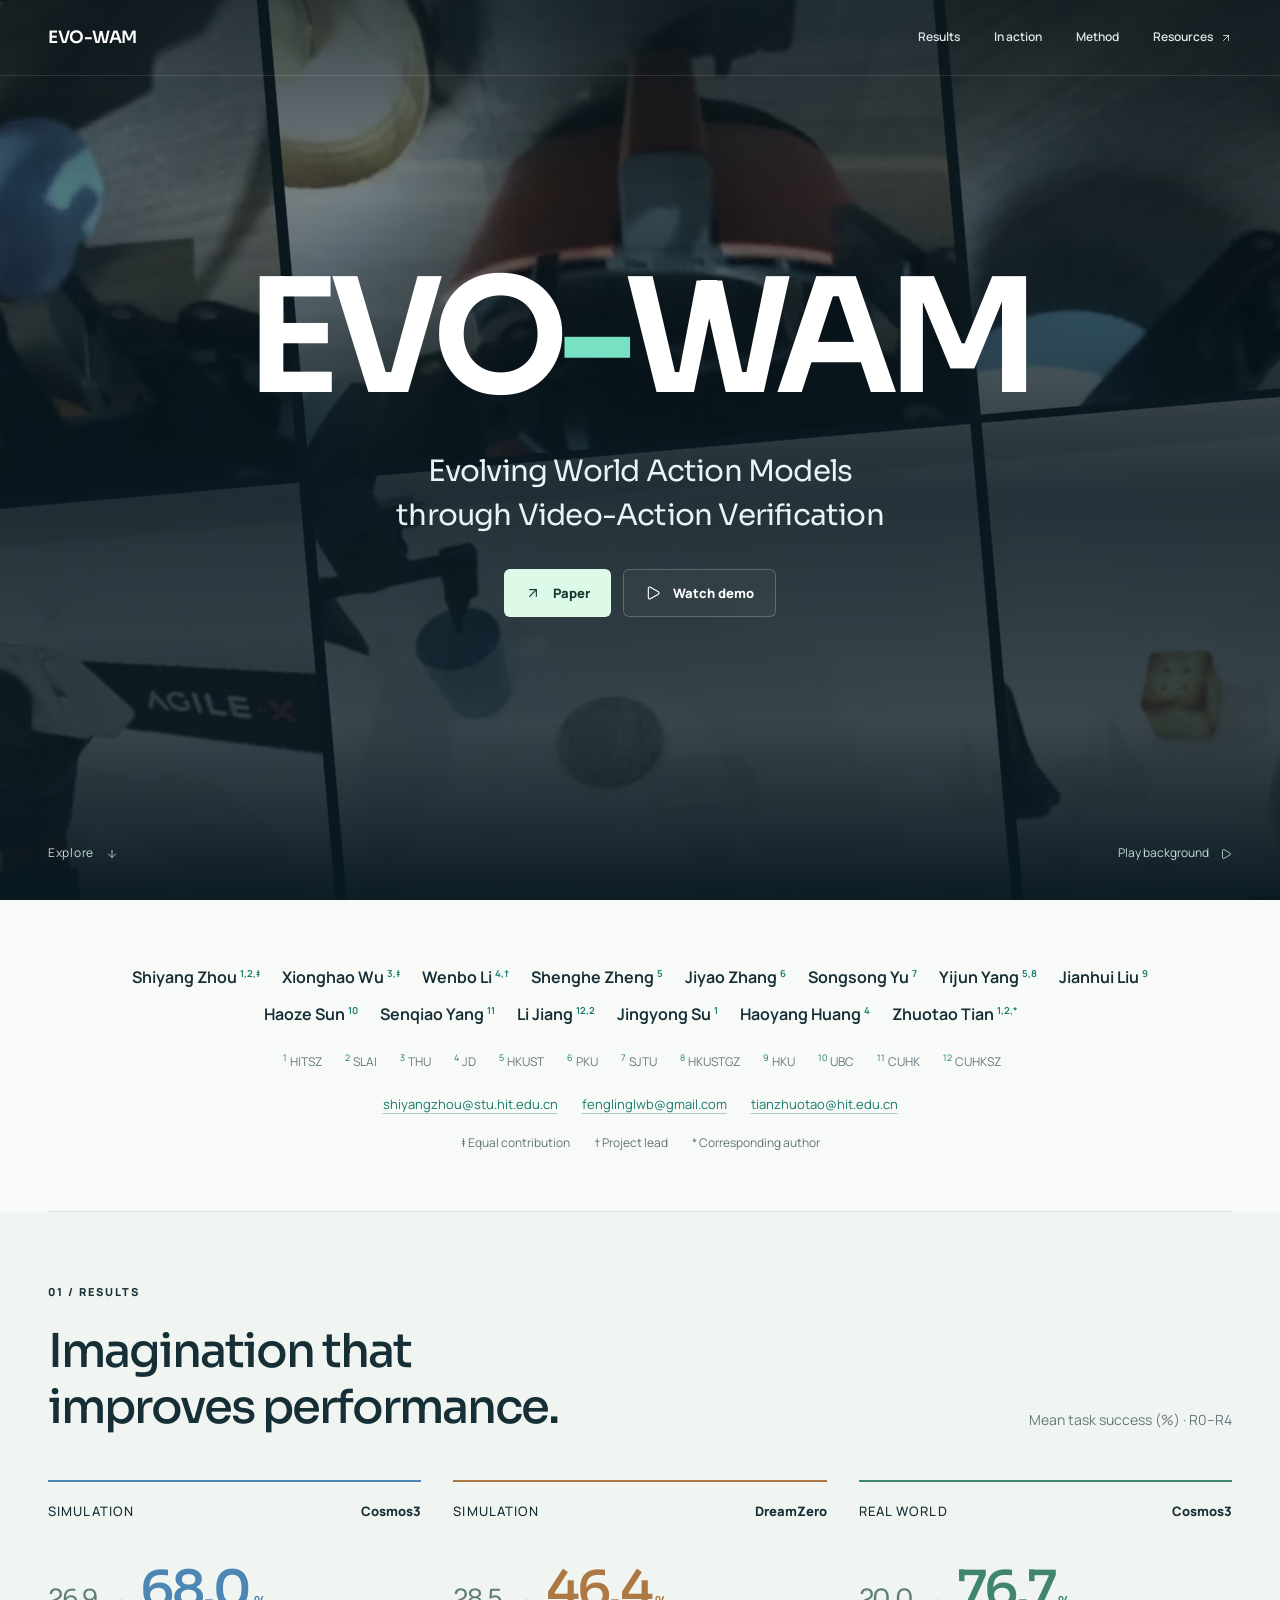
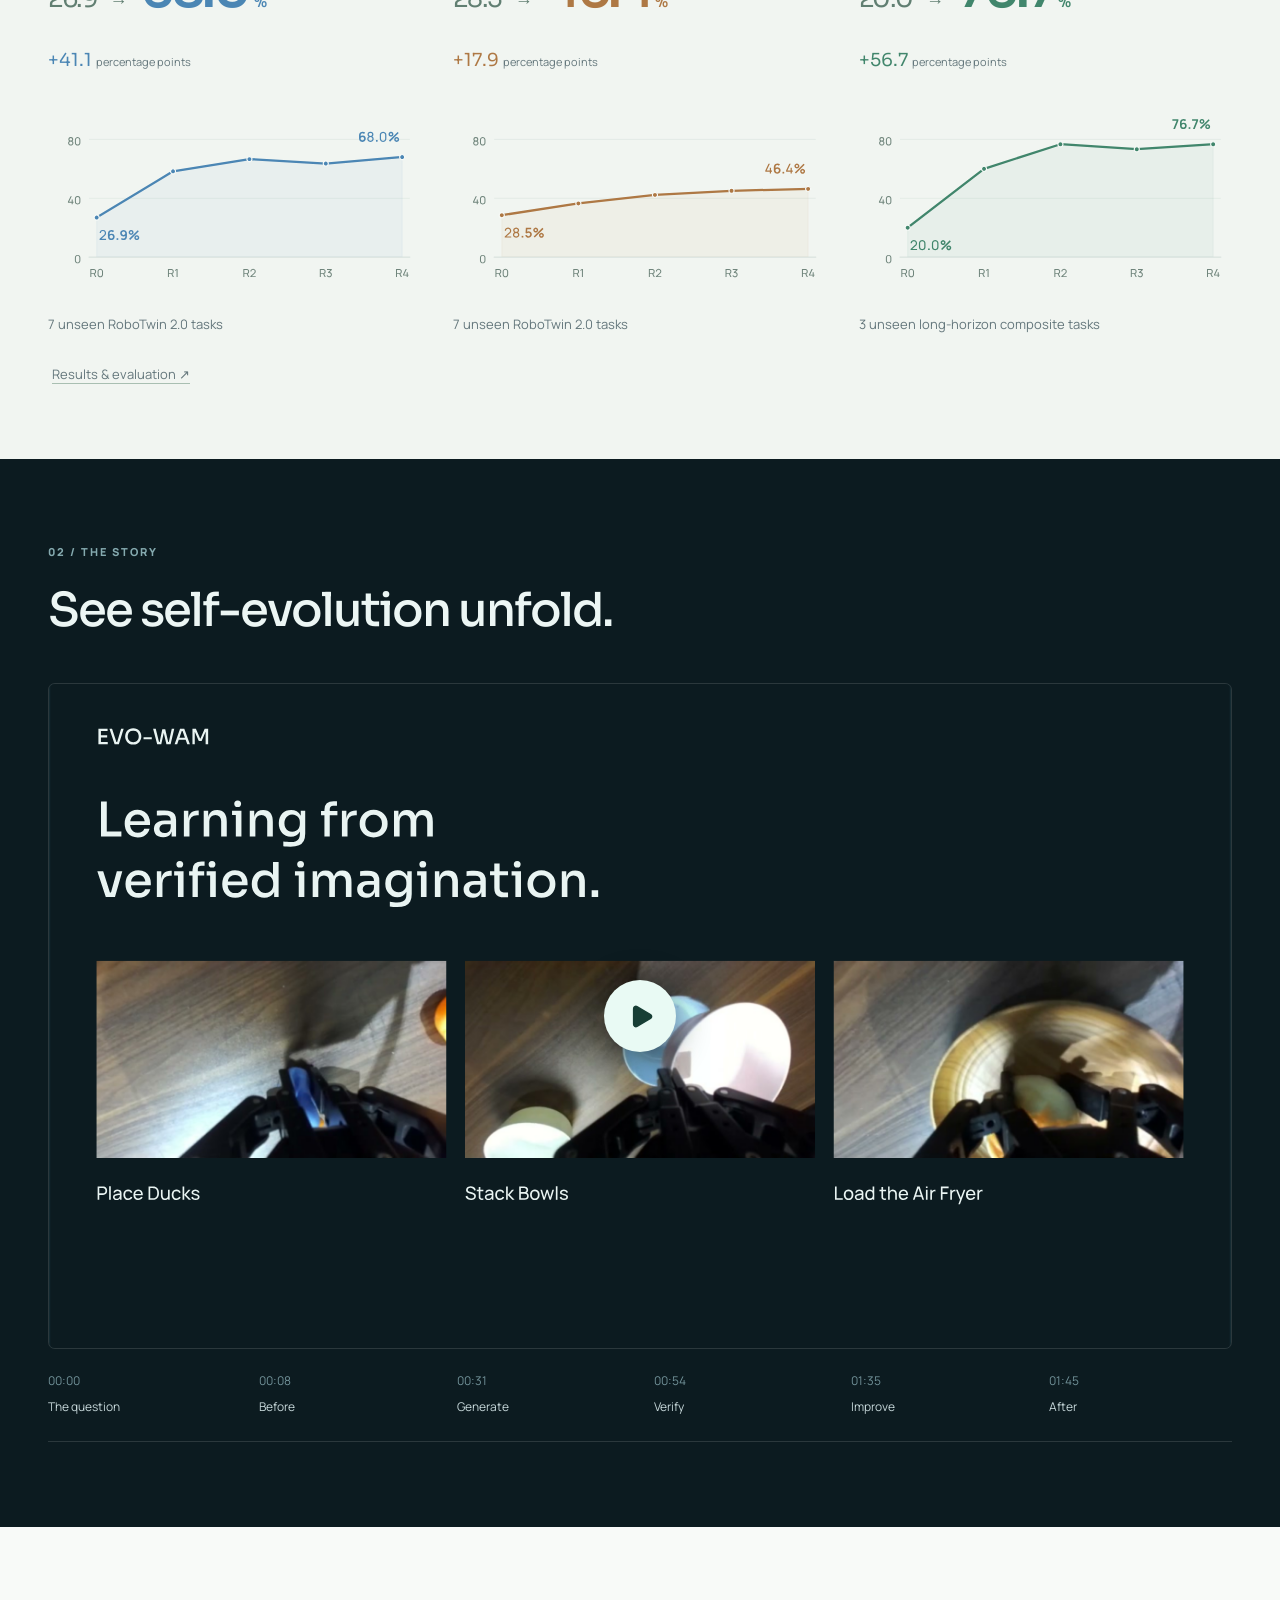
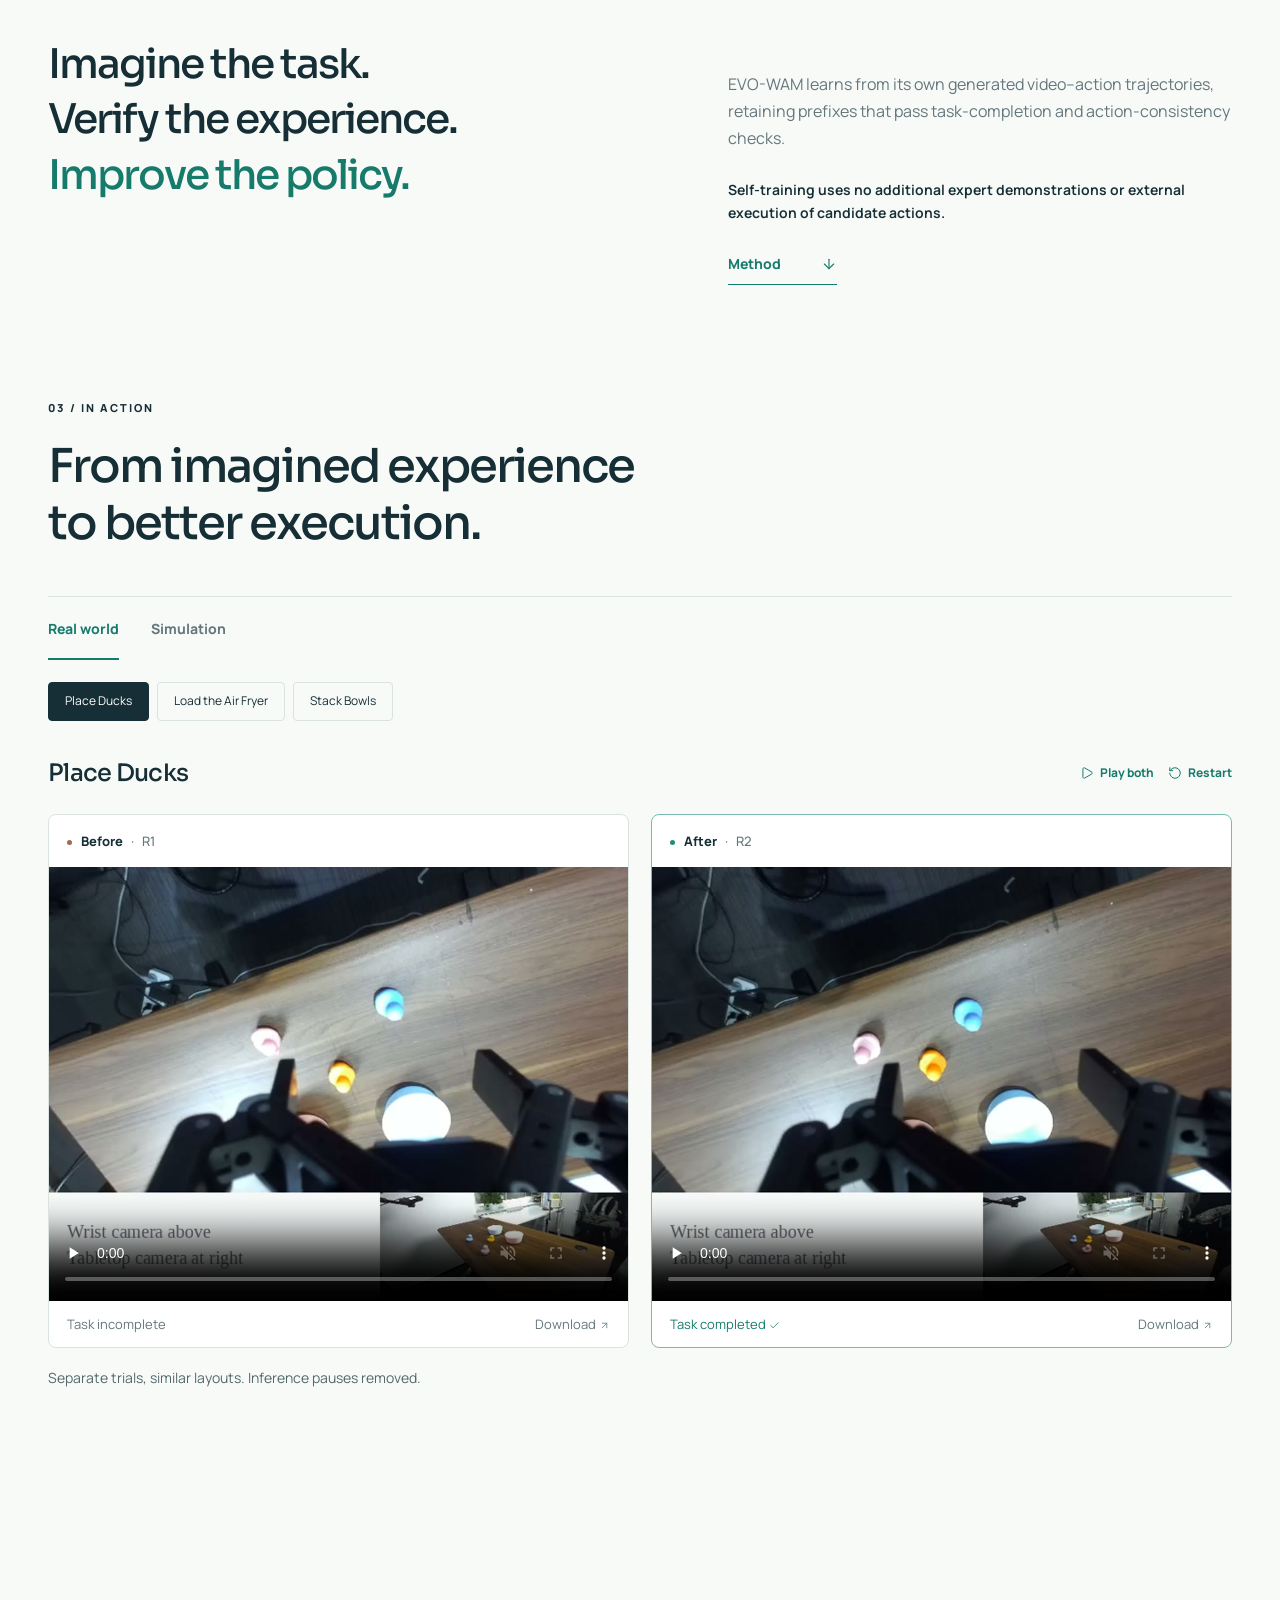
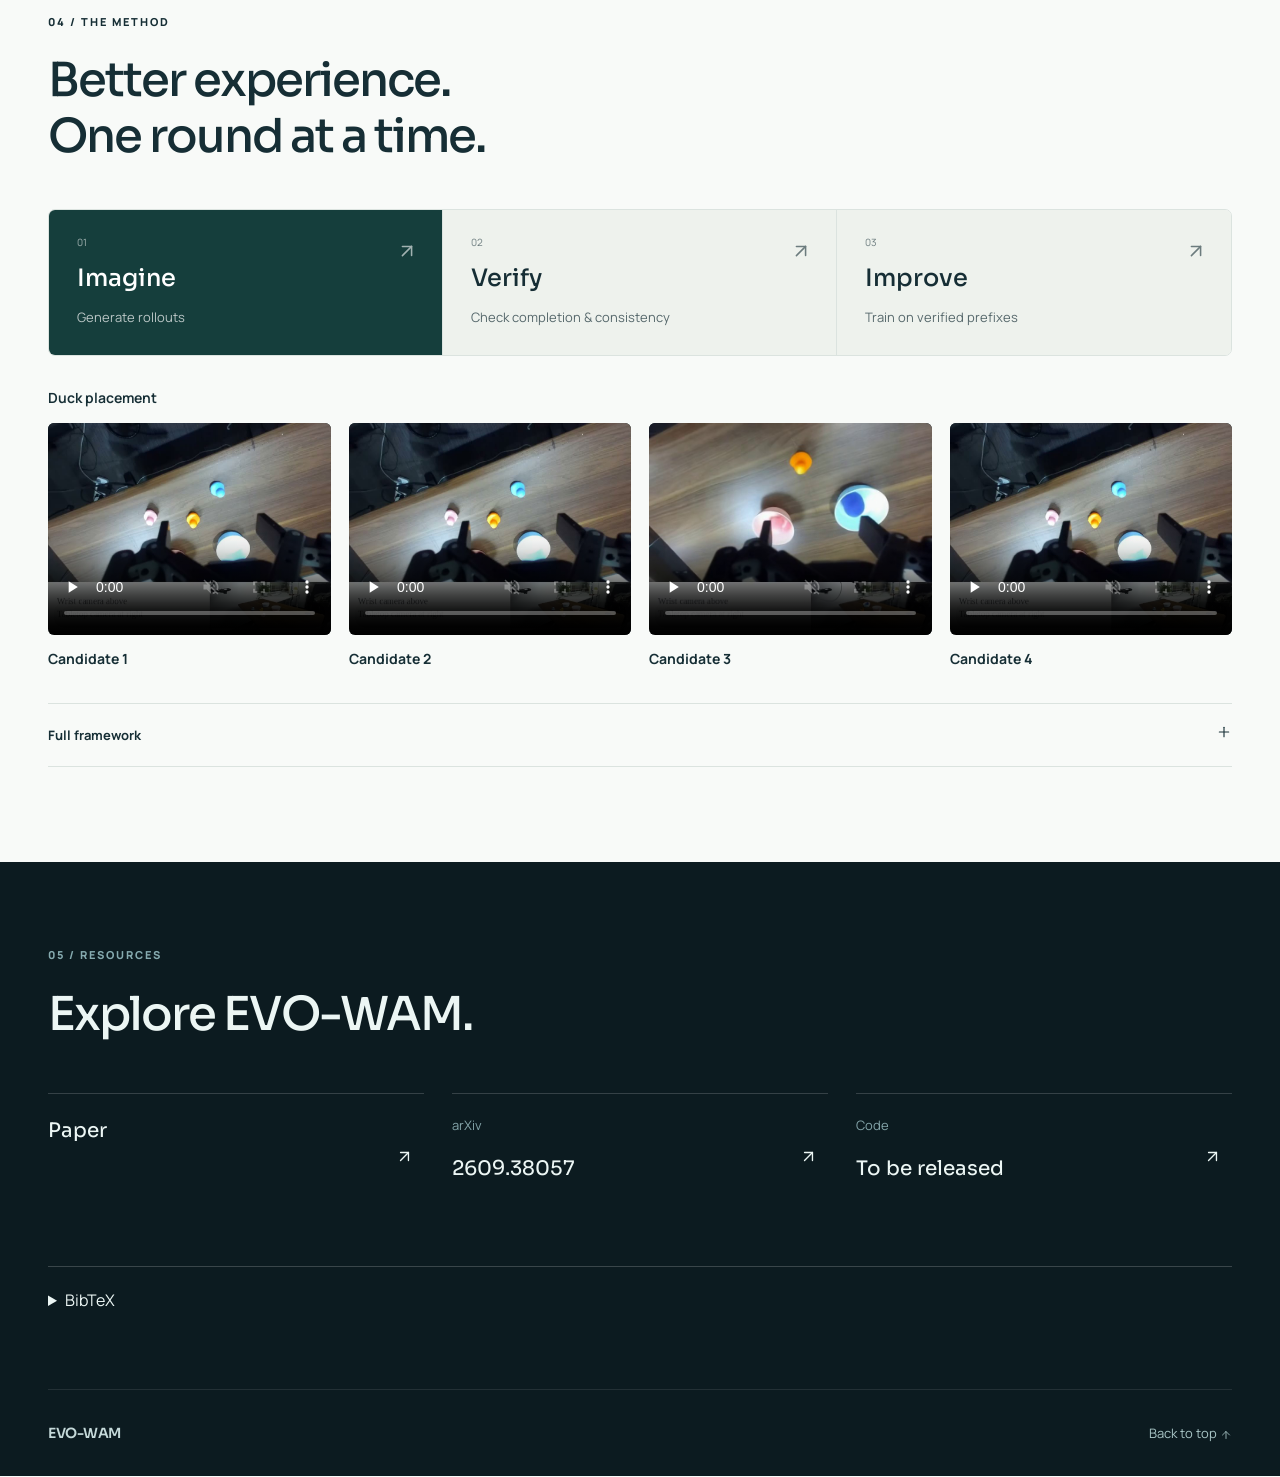
==== commit f1e262f6: "Publish arXiv reference and collapsible BibTeX citation" ====
--- a/index.html
+++ b/index.html
@@ -31,7 +31,7 @@
       <h1 id="hero-title">EVO<span class="title-dash">-</span>WAM</h1>
       <p class="hero-title-long">Evolving World Action Models<br> through Video-Action Verification</p>
       <div class="resource-buttons">
-        <a class="button primary" href="assets/paper.pdf" target="_blank" rel="noopener"><svg class="icon" aria-hidden="true"><use href="assets/icons.svg#arrow-up-right"></use></svg> Paper</a>
+        <a class="button primary" href="https://arxiv.org/pdf/2609.38057" target="_blank" rel="noopener"><svg class="icon" aria-hidden="true"><use href="assets/icons.svg#arrow-up-right"></use></svg> Paper</a>
         <a class="button glass" href="#overview"><svg class="icon" aria-hidden="true"><use href="assets/icons.svg#play"></use></svg> Watch demo</a>
       </div>
     </div>
@@ -73,7 +73,7 @@
           <figure class="result-curve"><img src="assets/images/teaser-cosmos3-real.svg" width="460" height="245" loading="lazy" alt="Cosmos3 real-robot success rates: R0 20.0%, R1 60.0%, R2 76.7%, R3 73.3%, R4 76.7%. A gain of 56.7 percentage points from R0 to R4."></figure>
           <p>3 unseen long-horizon composite tasks</p>
         </article>
-      </div><p class="result-source"><a href="assets/paper.pdf#page=6" target="_blank" rel="noopener">Results &amp; evaluation ↗</a></p>
+      </div><p class="result-source"><a href="https://arxiv.org/pdf/2609.38057#page=6" target="_blank" rel="noopener">Results &amp; evaluation ↗</a></p>
     </div></section>
 
     <section class="overview dark-section" id="overview"><div class="section-wrap">
@@ -183,7 +183,17 @@
 
     <section class="resources dark-section" id="resources"><div class="section-wrap">
       <div class="section-heading"><div><p class="eyebrow">05 / RESOURCES</p><h2>Explore EVO-WAM.</h2></div></div>
-      <div class="resource-list"><a href="assets/paper.pdf" target="_blank" rel="noopener"><strong>Paper</strong><i><svg class="icon" aria-hidden="true"><use href="assets/icons.svg#arrow-up-right"></use></svg></i></a><div><span>arXiv</span><strong>Coming soon</strong></div><a href="https://github.com/Clausy9/EVO-WAM" target="_blank" rel="noopener"><span>Code</span><strong>To be released</strong><i><svg class="icon" aria-hidden="true"><use href="assets/icons.svg#arrow-up-right"></use></svg></i></a></div>
+      <div class="resource-list"><a href="https://arxiv.org/pdf/2609.38057" target="_blank" rel="noopener"><strong>Paper</strong><i><svg class="icon" aria-hidden="true"><use href="assets/icons.svg#arrow-up-right"></use></svg></i></a><a href="https://arxiv.org/abs/2609.38057" target="_blank" rel="noopener"><span>arXiv</span><strong>2609.38057</strong><i><svg class="icon" aria-hidden="true"><use href="assets/icons.svg#arrow-up-right"></use></svg></i></a><a href="https://github.com/Clausy9/EVO-WAM" target="_blank" rel="noopener"><span>Code</span><strong>To be released</strong><i><svg class="icon" aria-hidden="true"><use href="assets/icons.svg#arrow-up-right"></use></svg></i></a></div>
+      <details class="citation" id="citation"><summary>BibTeX</summary><pre><code>@misc{zhou2026evowamevolvingworldaction,
+      title={EVO-WAM: Evolving World Action Models through Video-Action Verification},
+      author={Shiyang Zhou and Xionghao Wu and Wenbo Li and Shenghe Zheng and Jiyao Zhang and Songsong Yu and Yijun Yang and Jianhui Liu and Haoze Sun and Senqiao Yang and Li Jiang and Jingyong Su and Haoyang Huang and Zhuotao Tian},
+      year={2026},
+      eprint={2609.38057},
+      archivePrefix={arXiv},
+      primaryClass={cs.CV},
+      url={https://arxiv.org/abs/2609.38057},
+}
+</code></pre><a href="citation.bib" download>Download BibTeX</a></details>
       <footer><a class="brand" href="#top">EVO-WAM</a><a href="#top">Back to top <svg class="icon" aria-hidden="true"><use href="assets/icons.svg#arrow-up"></use></svg></a></footer>
     </div></section>
   </main>
--- a/styles.css
+++ b/styles.css
@@ -190,3 +190,5 @@
   .execution-foot>a{font-size:0}
   .author-contact{font-size:12px}
 }
+
+.citation{margin-top:32px;border-top:1px solid #ffffff30;padding-top:20px}.citation summary{cursor:pointer;font-size:16px}.citation pre{white-space:pre-wrap;overflow-wrap:anywhere;font-size:13px;line-height:1.65;background:#ffffff08;padding:20px;border-radius:8px}.citation>a{display:inline-block;font-size:14px;margin-top:4px;text-decoration:underline}
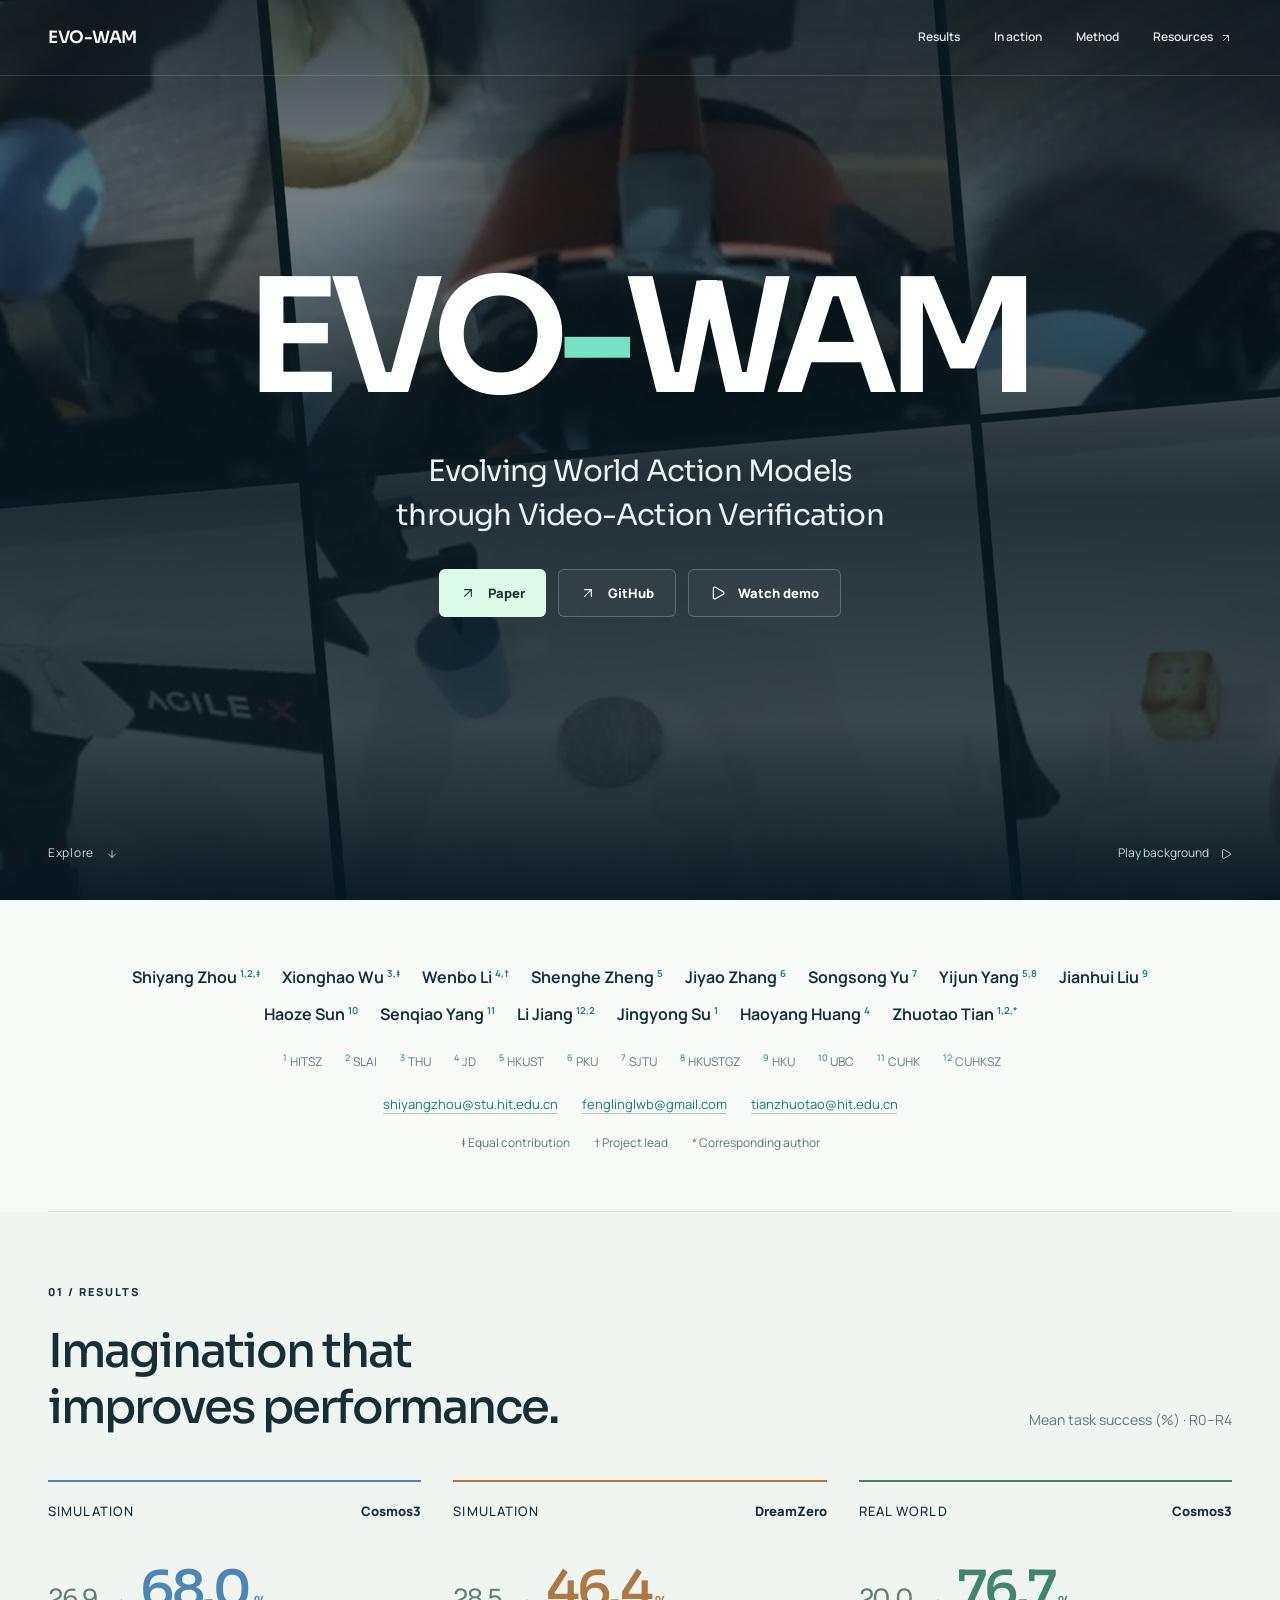
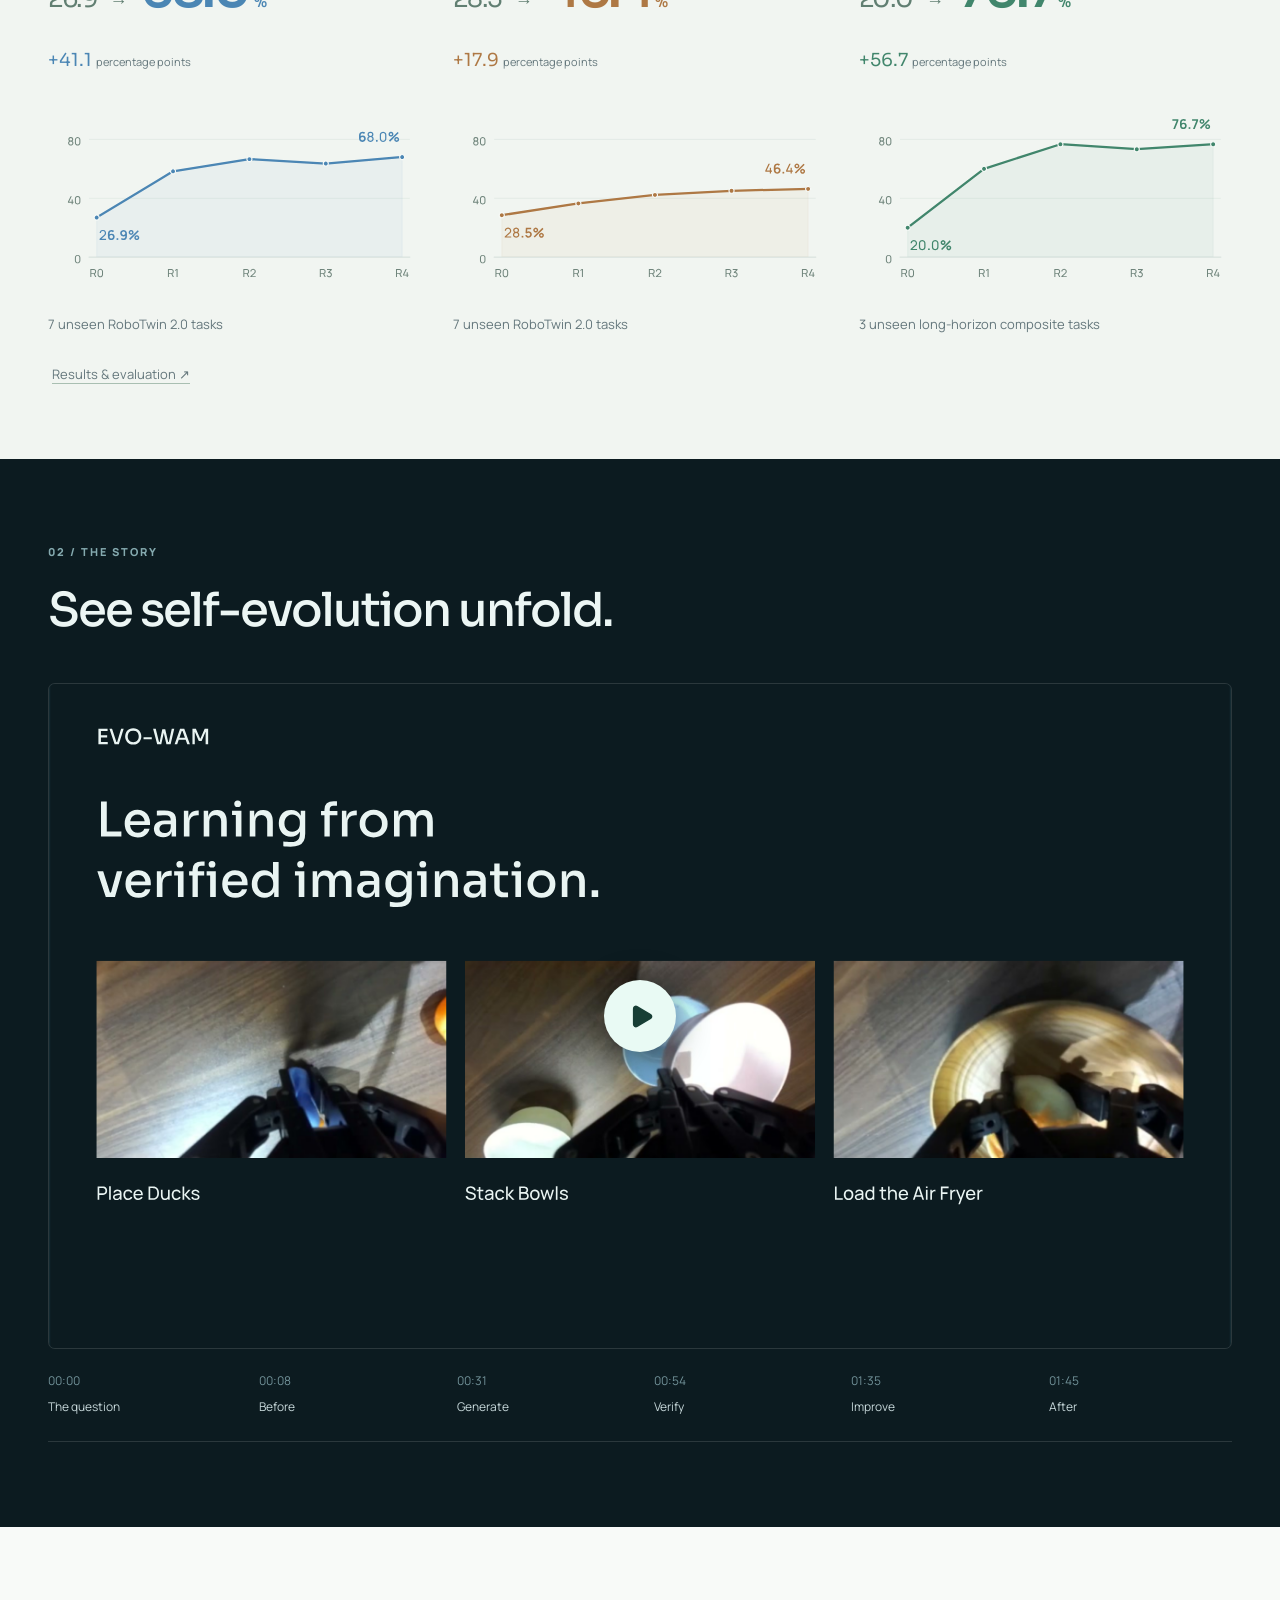
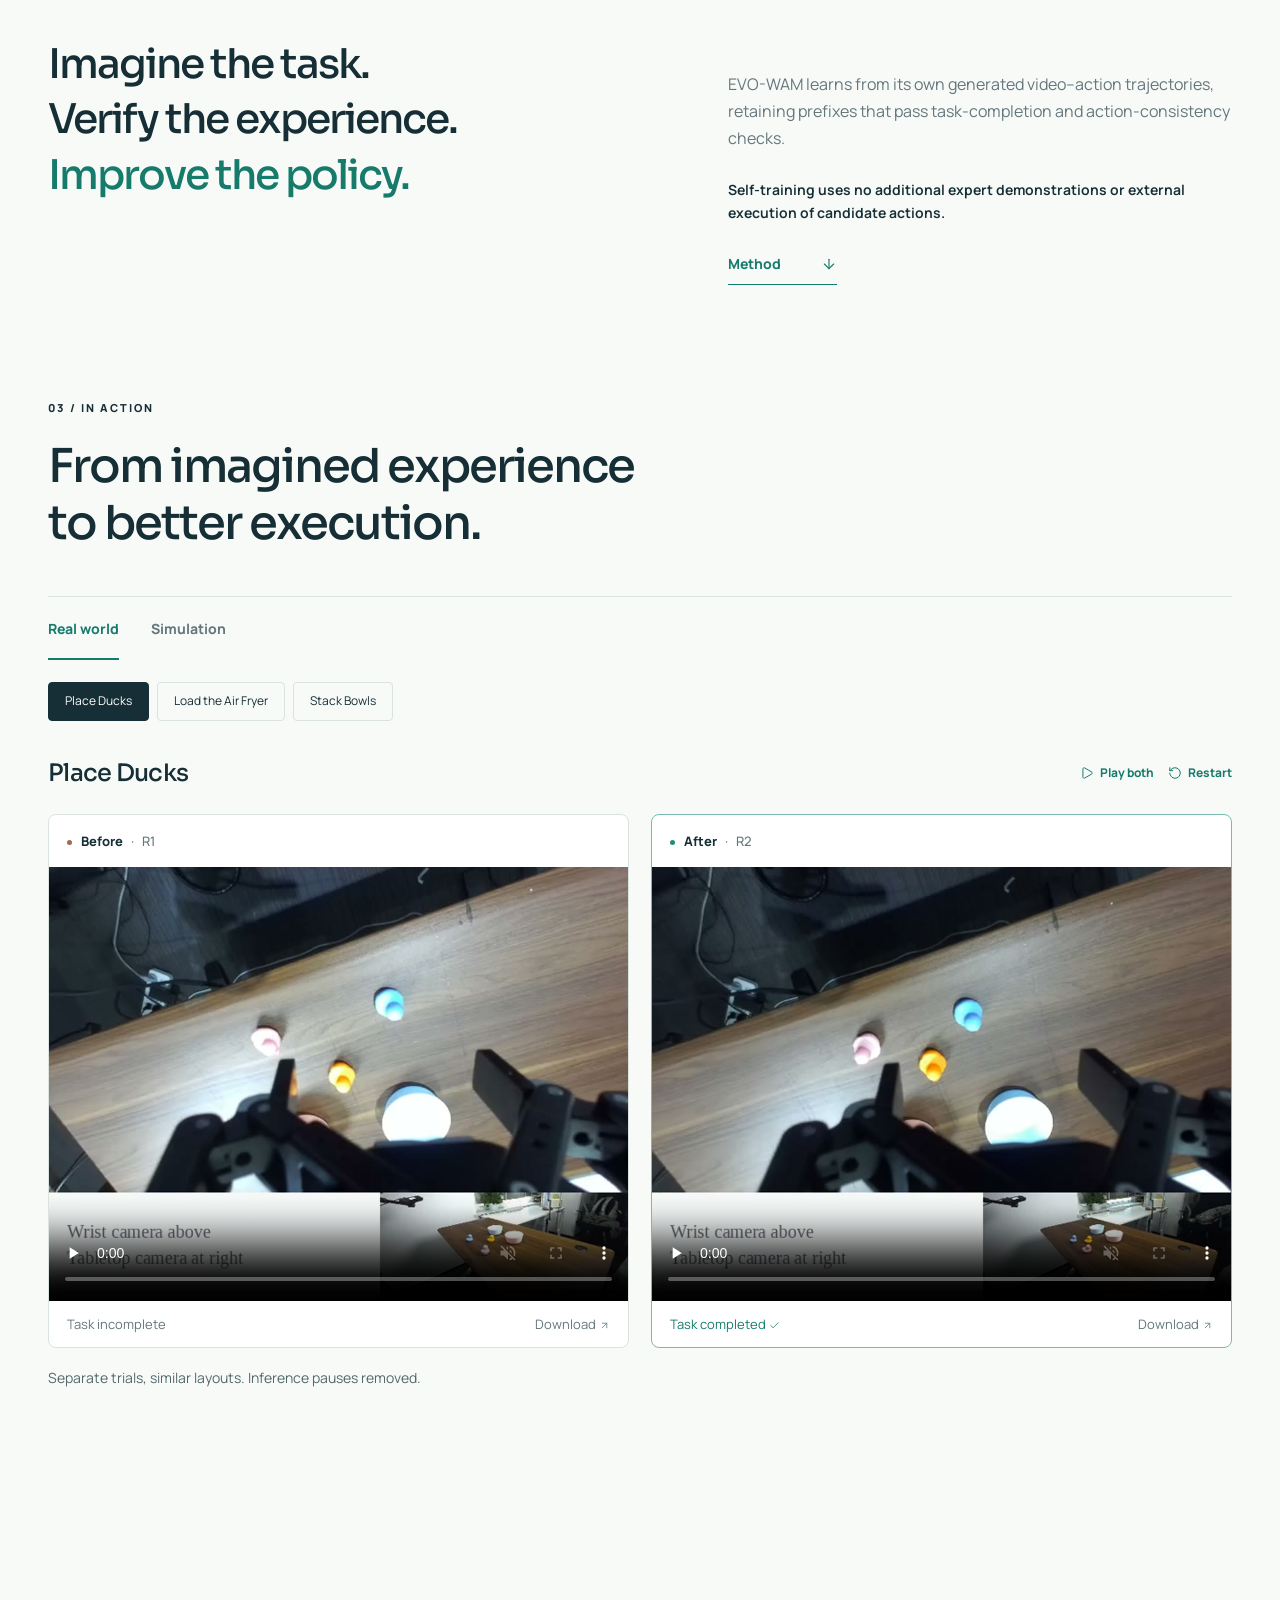
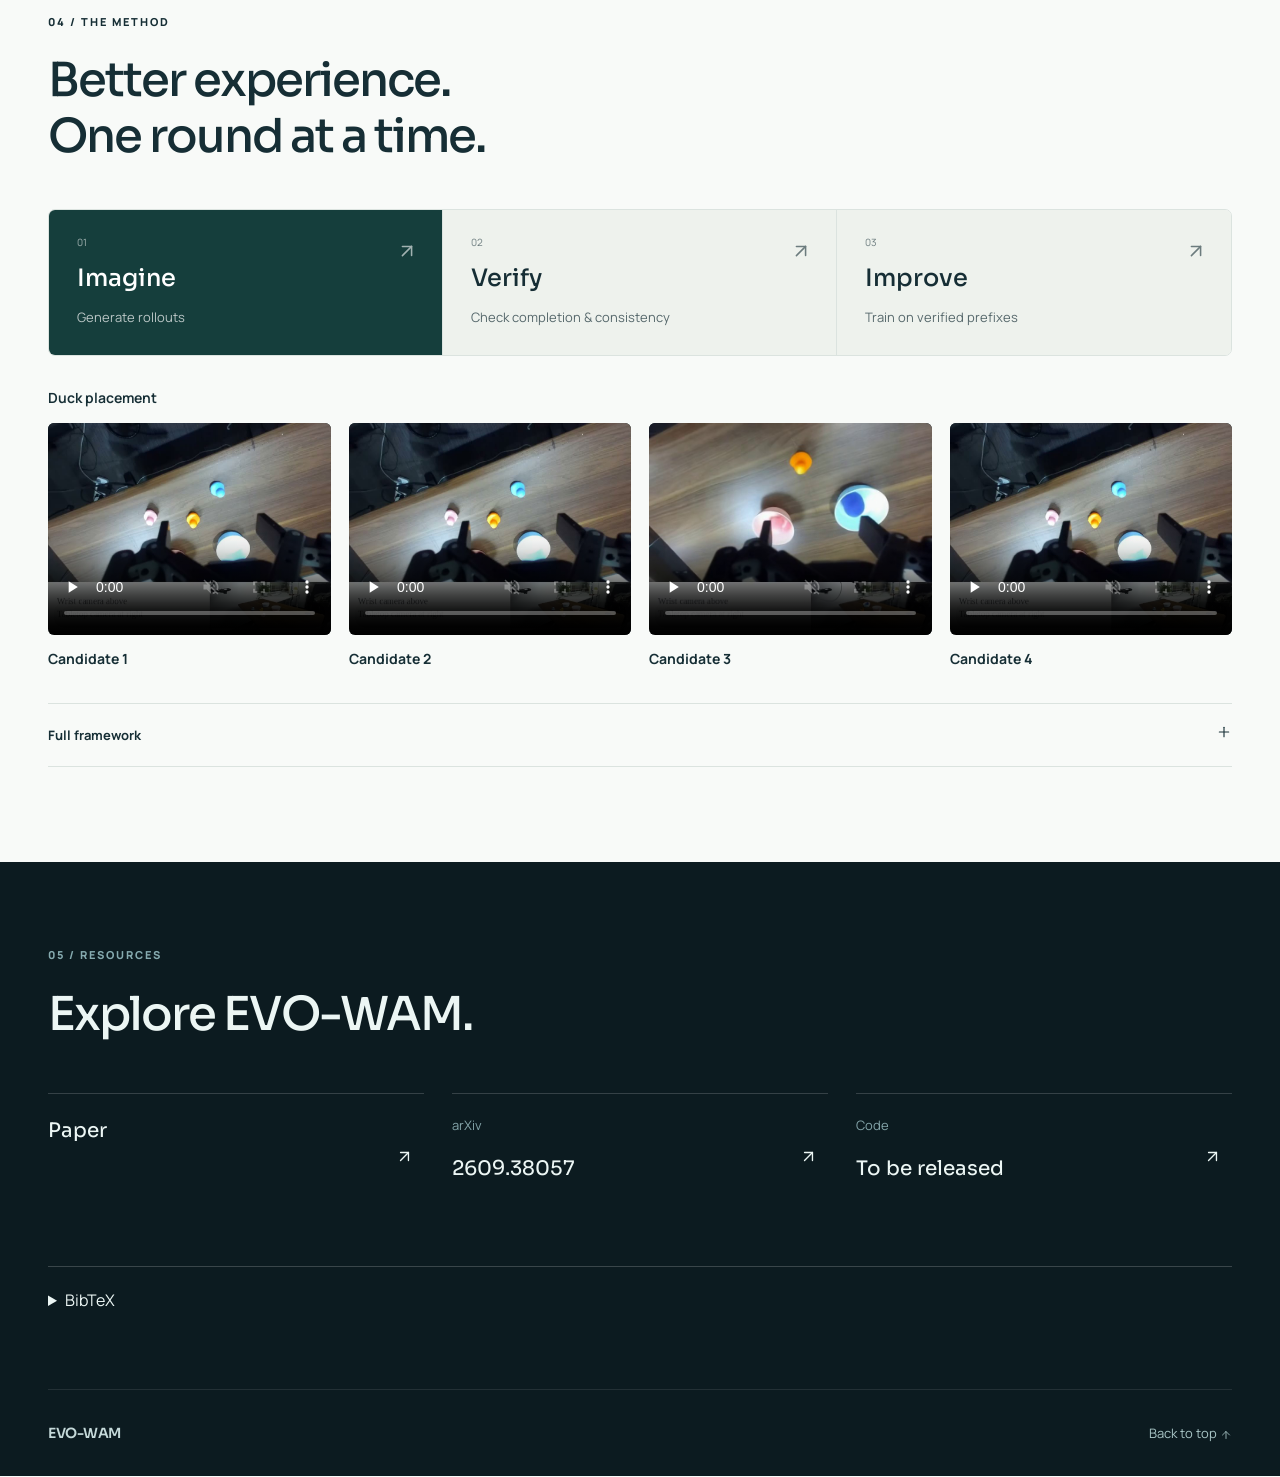
==== commit 5b54d442: "Add dedicated GitHub button to homepage hero" ====
--- a/index.html
+++ b/index.html
@@ -32,6 +32,7 @@
       <p class="hero-title-long">Evolving World Action Models<br> through Video-Action Verification</p>
       <div class="resource-buttons">
         <a class="button primary" href="https://arxiv.org/pdf/2609.38057" target="_blank" rel="noopener"><svg class="icon" aria-hidden="true"><use href="assets/icons.svg#arrow-up-right"></use></svg> Paper</a>
+        <a class="button glass" href="https://github.com/Clausy9/EVO-WAM" target="_blank" rel="noopener"><svg class="icon" aria-hidden="true"><use href="assets/icons.svg#arrow-up-right"></use></svg> GitHub</a>
         <a class="button glass" href="#overview"><svg class="icon" aria-hidden="true"><use href="assets/icons.svg#play"></use></svg> Watch demo</a>
       </div>
     </div>
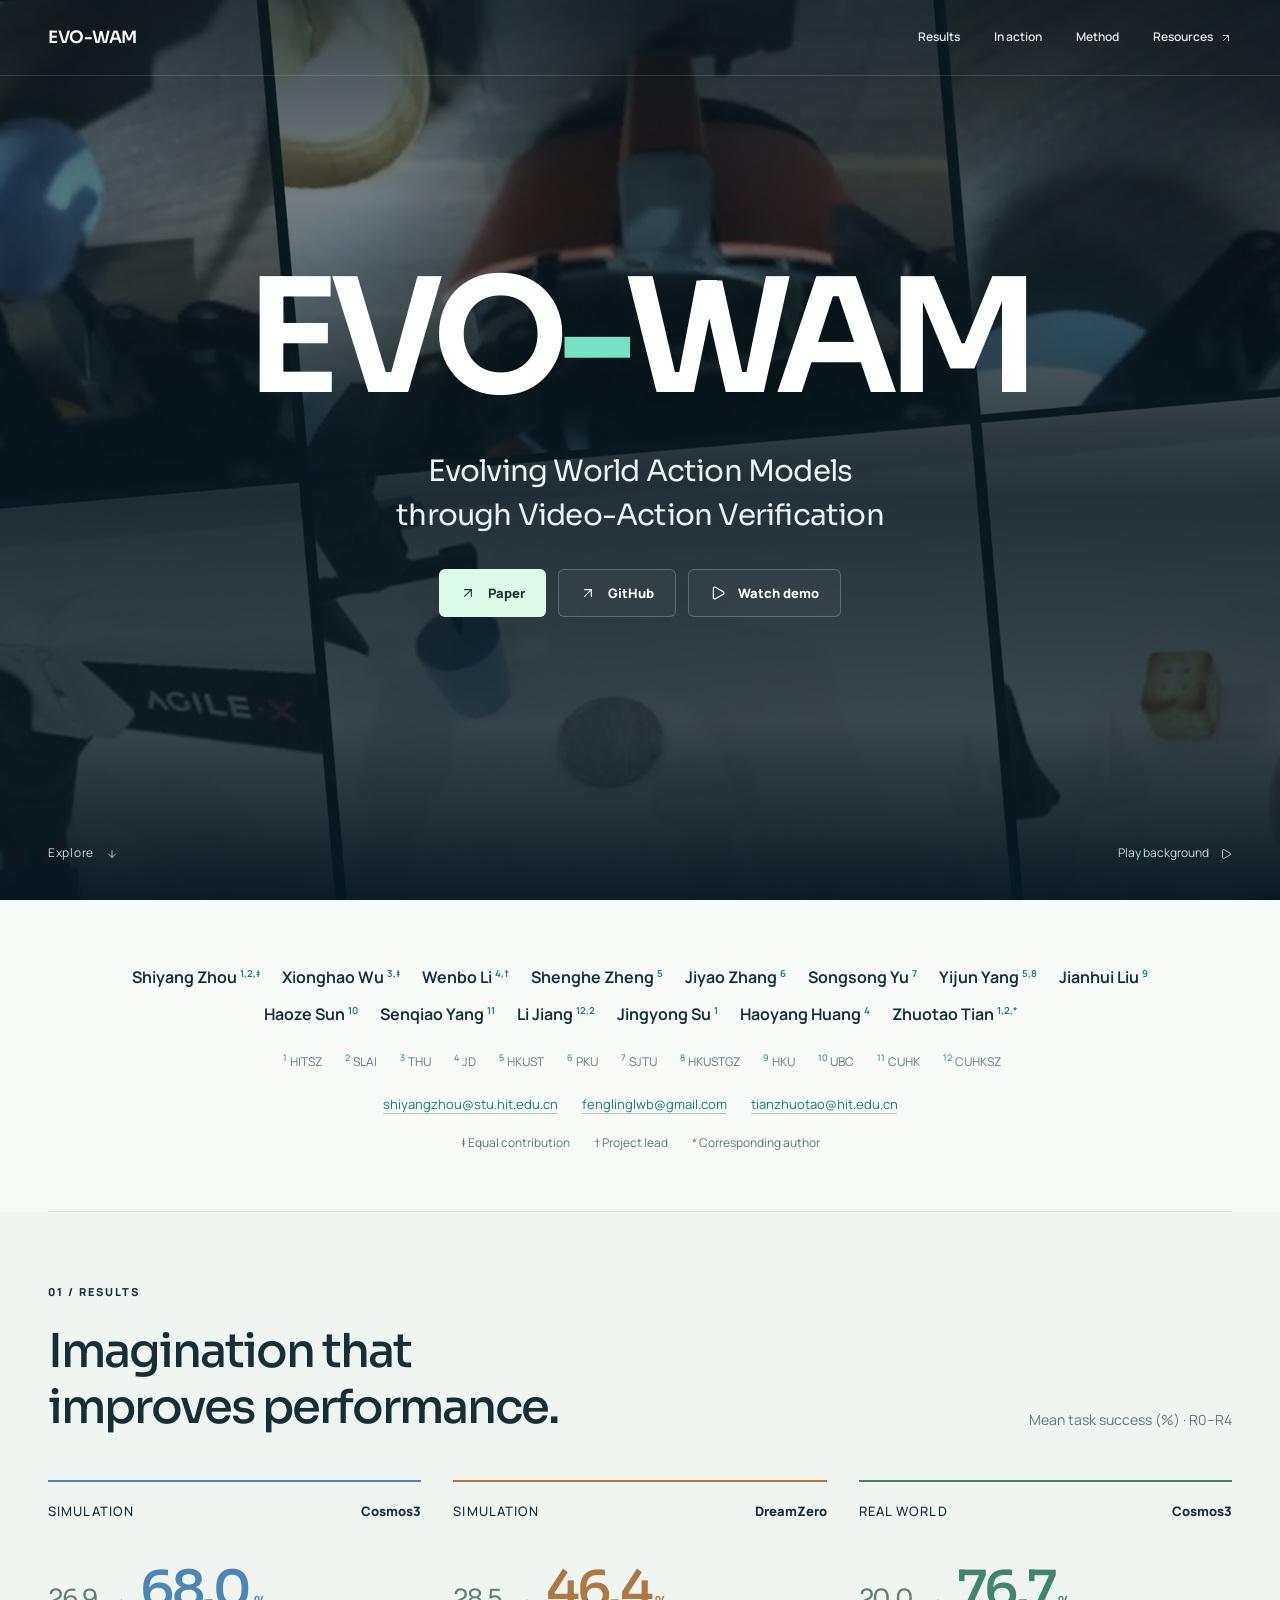
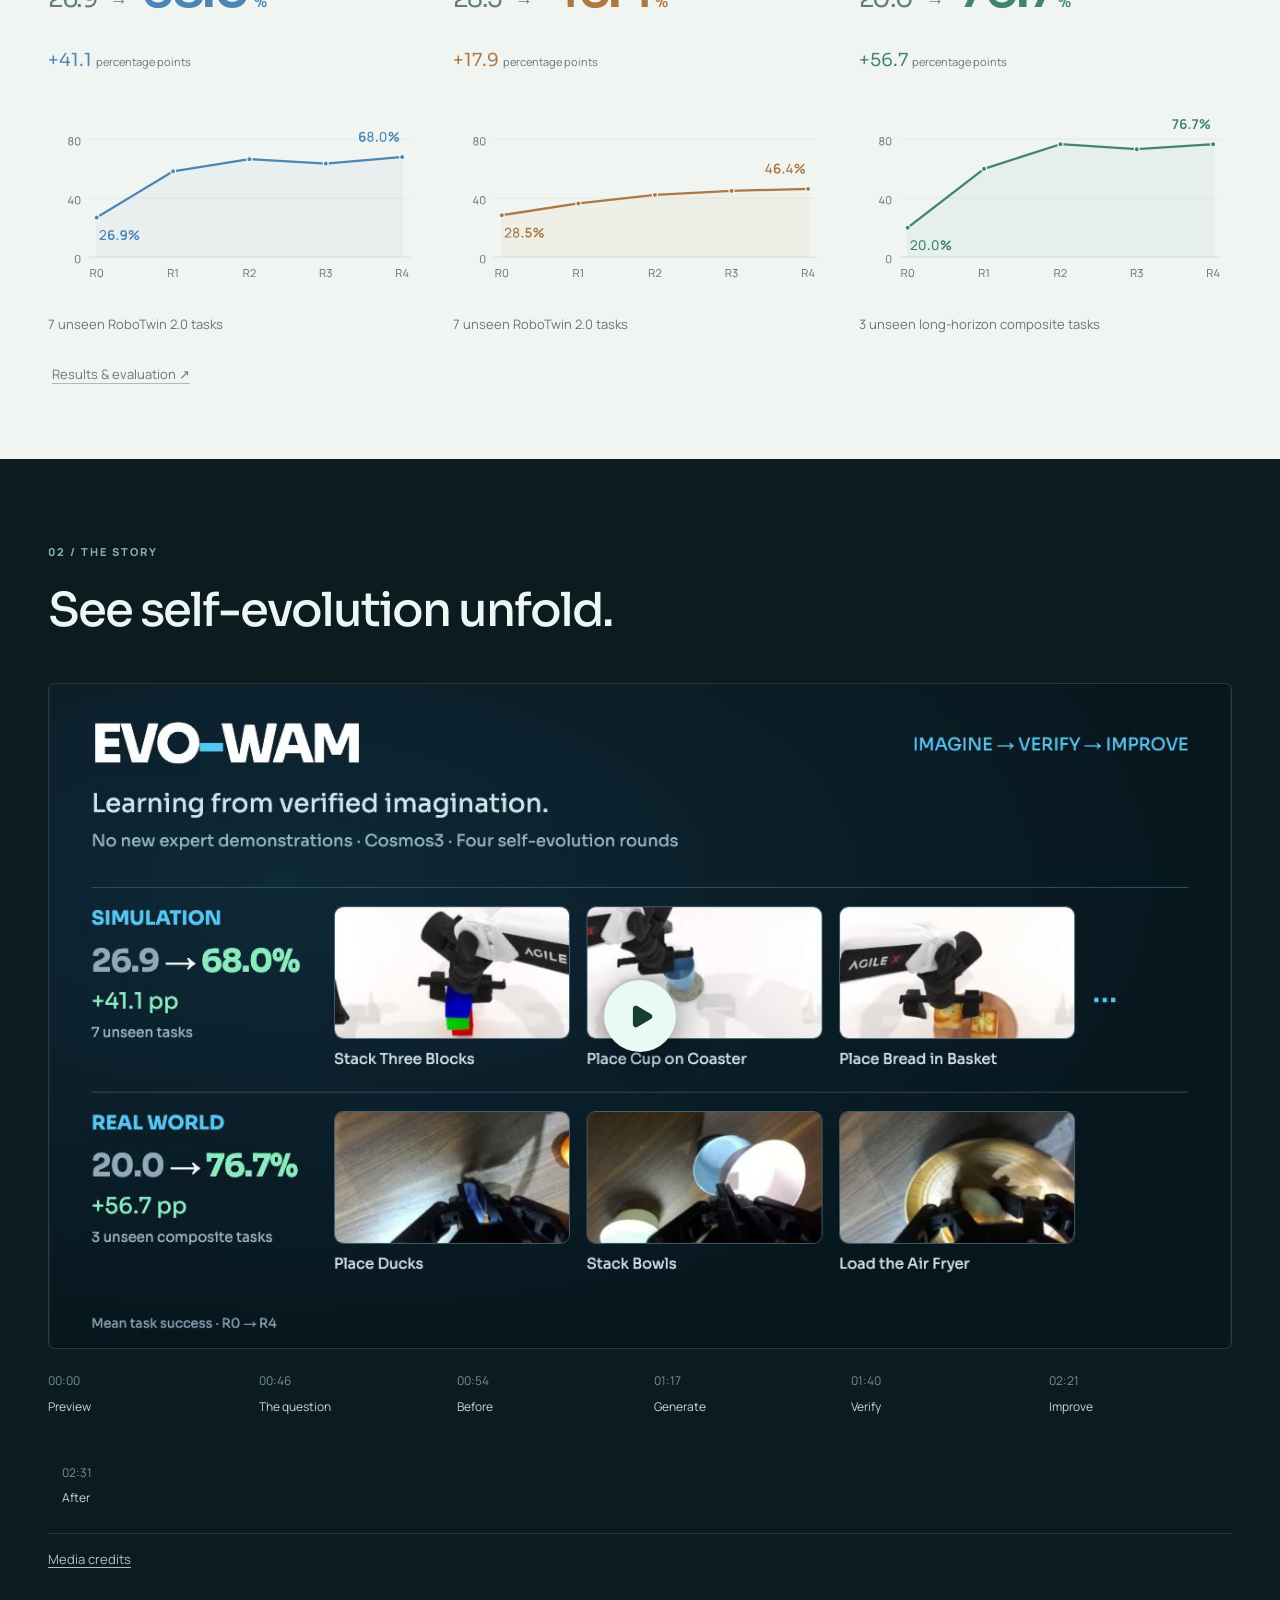
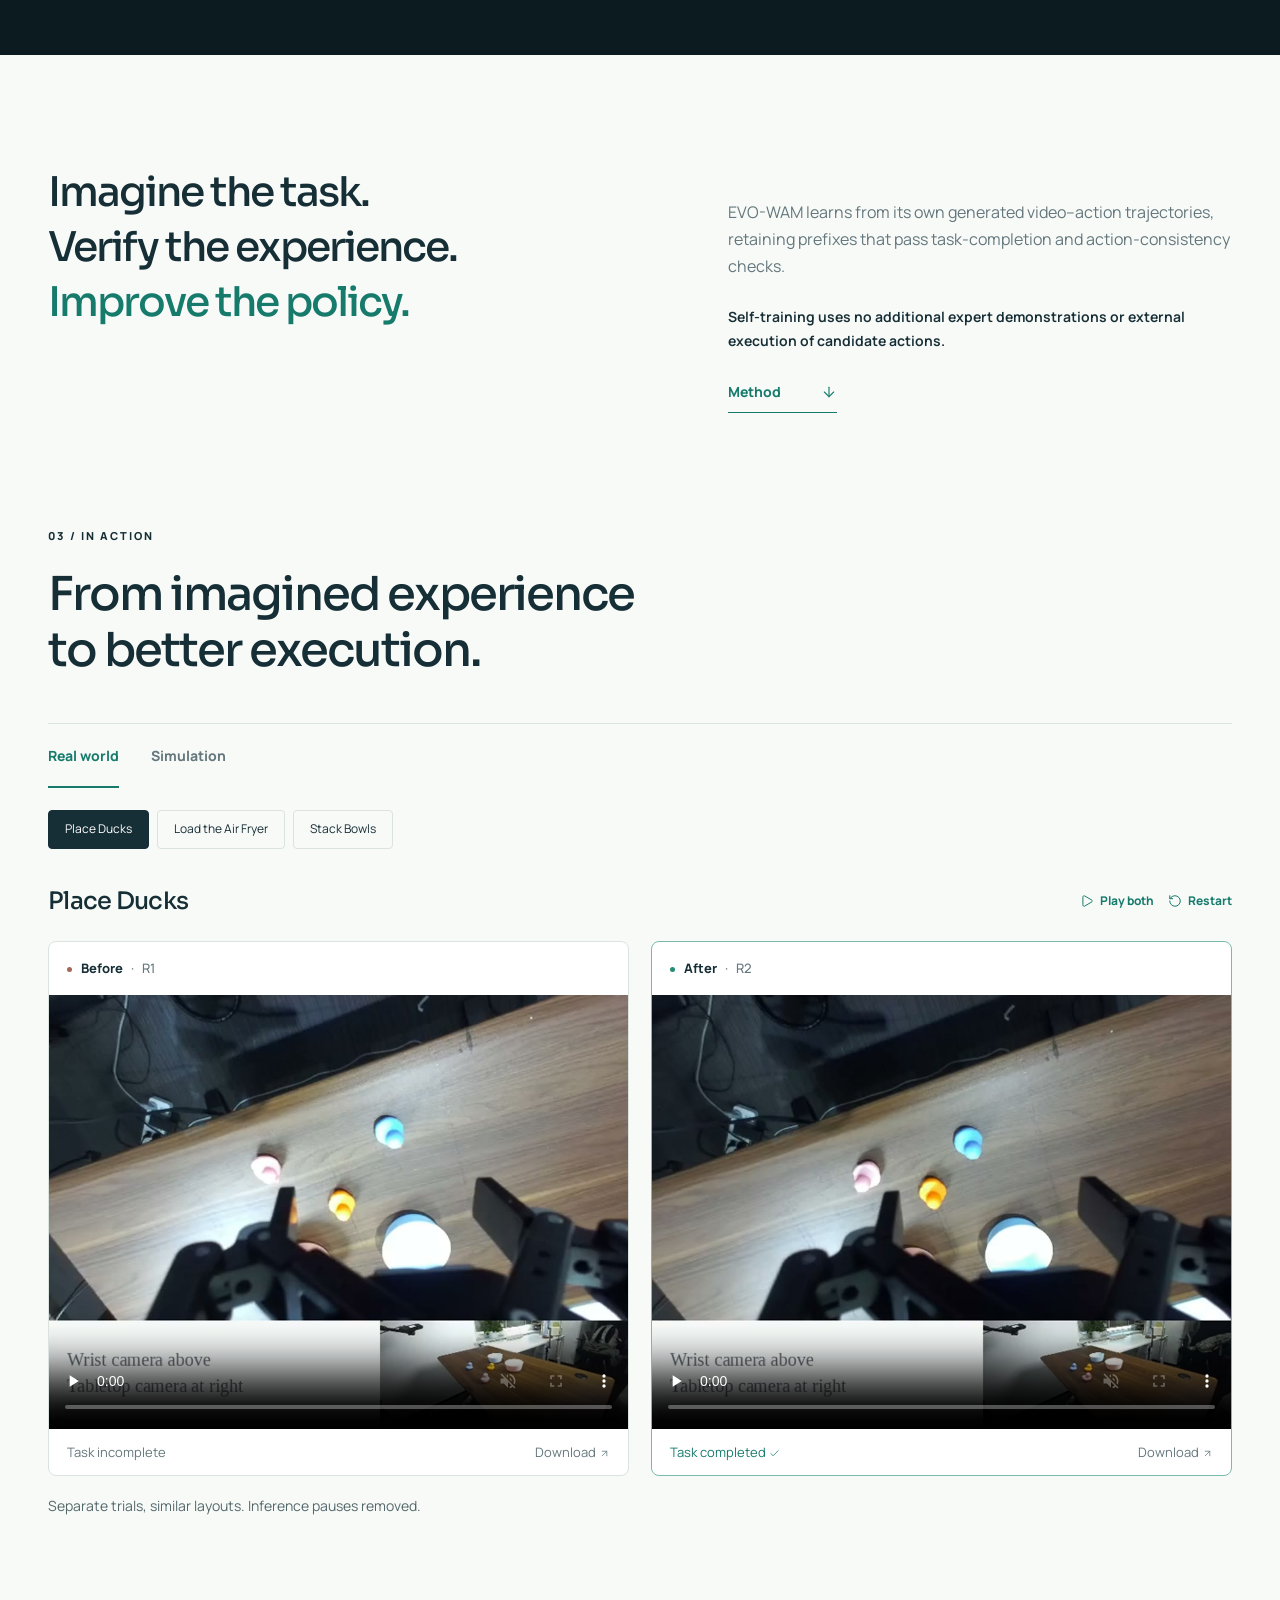
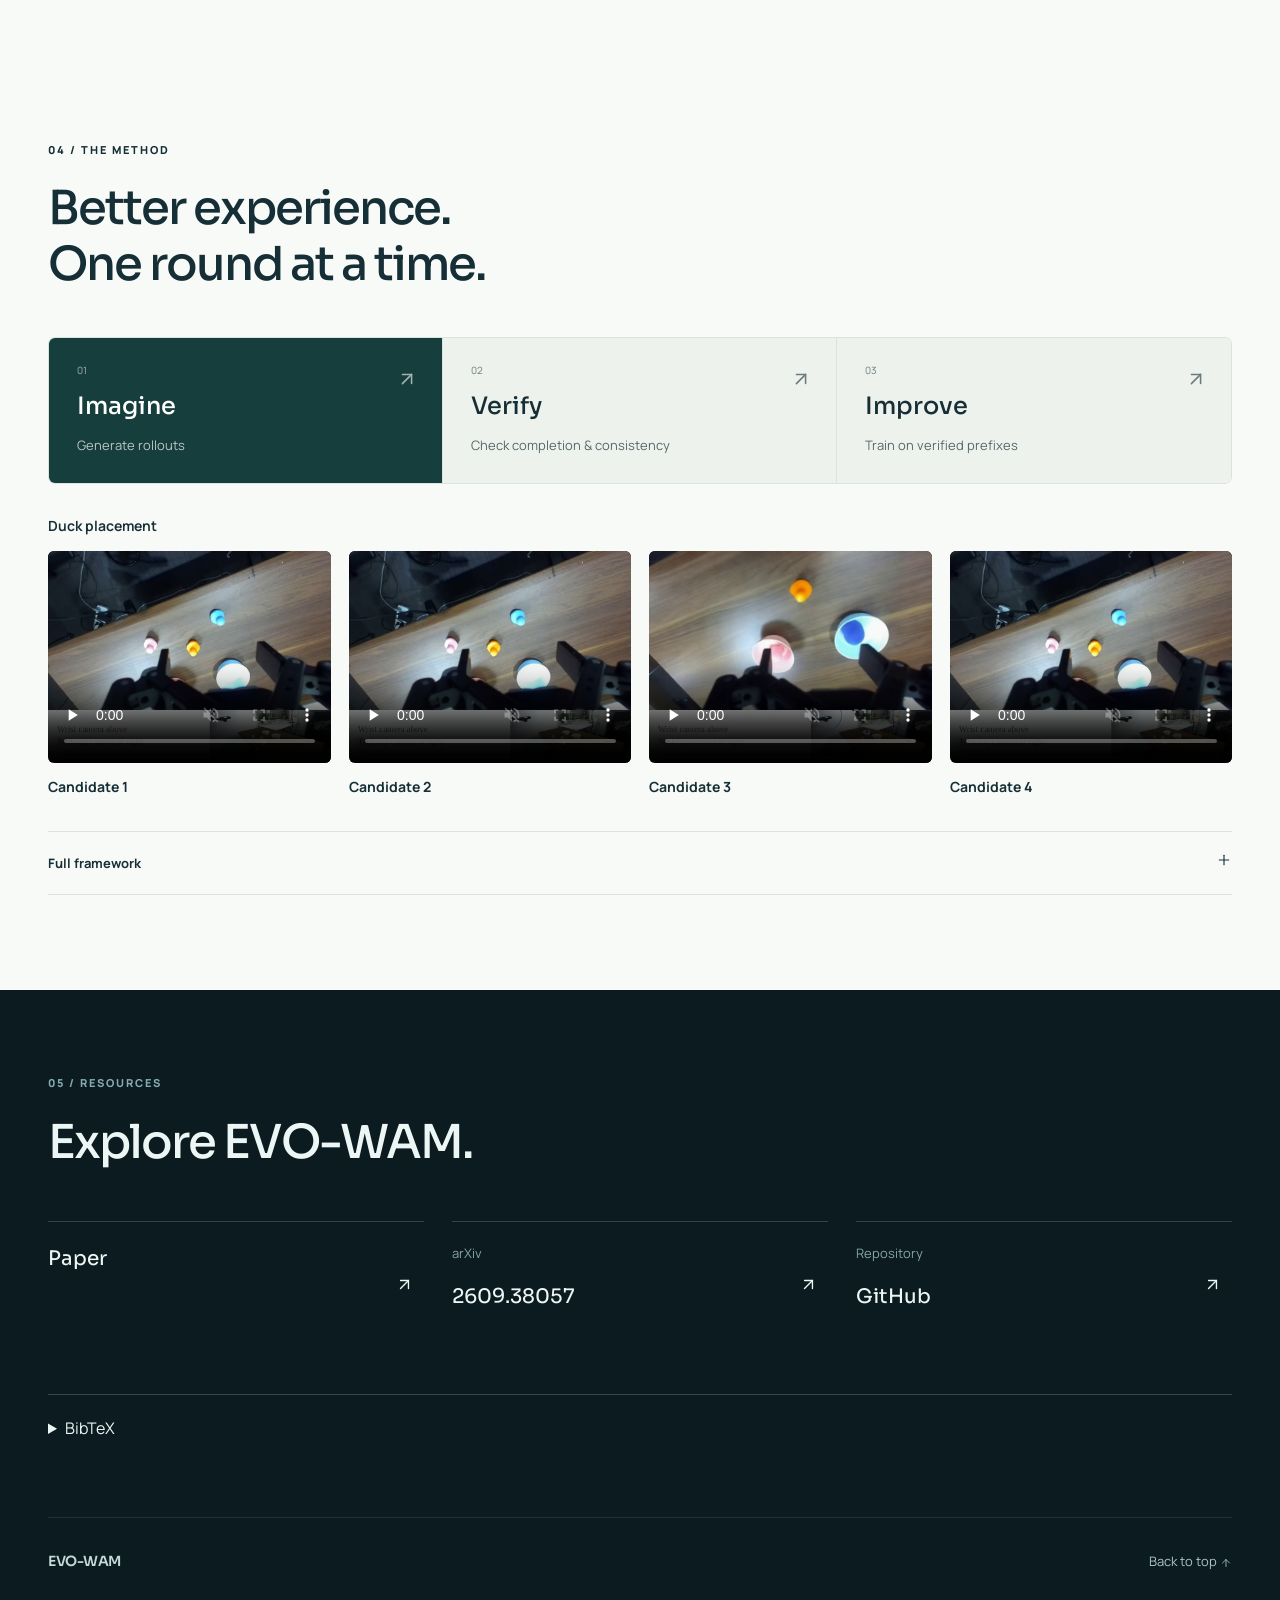
==== commit 50f95254: "Publish full demo with preview and link directly to GitHub" ====
--- a/index.html
+++ b/index.html
@@ -79,8 +79,9 @@
 
     <section class="overview dark-section" id="overview"><div class="section-wrap">
       <div class="section-heading"><div><p class="eyebrow">02 / THE STORY</p><h2>See self-evolution unfold.</h2></div></div>
-      <div class="overview-stage"><video id="overview-video" class="overview-video" controls playsinline preload="none" poster="assets/images/demo-cover.svg" aria-label="Narrated EVO-WAM overview"><source src="assets/videos/overview.mp4" type="video/mp4"><track kind="captions" src="assets/videos/overview.en.vtt" srclang="en" label="English"><p><a href="assets/videos/overview.mp4">Download the overview video</a></p></video><button type="button" id="demo-cover-play" class="demo-cover-play" hidden aria-label="Play the EVO-WAM overview"><span class="demo-play-disc"><svg class="icon" aria-hidden="true"><use href="assets/icons.svg#play"></use></svg></span></button></div>
-      <div class="chapters" aria-label="Demo chapters"><button data-time="0">00:00 <span>The question</span></button><button data-time="8">00:08 <span>Before</span></button><button data-time="31">00:31 <span>Generate</span></button><button data-time="54">00:54 <span>Verify</span></button><button data-time="95">01:35 <span>Improve</span></button><button data-time="105">01:45 <span>After</span></button></div>
+      <div class="overview-stage"><video id="overview-video" class="overview-video" controls playsinline preload="none" poster="assets/images/demo-cover.png" aria-label="Narrated EVO-WAM overview"><source src="assets/videos/overview.mp4?v=full-v9" type="video/mp4"><track kind="captions" src="assets/videos/overview.en.vtt?v=full-v9" srclang="en" label="English"><p><a href="assets/videos/overview.mp4?v=full-v9">Download the overview video</a></p></video><button type="button" id="demo-cover-play" class="demo-cover-play" hidden aria-label="Play the EVO-WAM overview"><span class="demo-play-disc"><svg class="icon" aria-hidden="true"><use href="assets/icons.svg#play"></use></svg></span></button></div>
+      <div class="chapters" aria-label="Demo chapters"><button data-time="0">00:00 <span>Preview</span></button><button data-time="46.06">00:46 <span>The question</span></button><button data-time="54.06">00:54 <span>Before</span></button><button data-time="77.06">01:17 <span>Generate</span></button><button data-time="100.06">01:40 <span>Verify</span></button><button data-time="141.06">02:21 <span>Improve</span></button><button data-time="151.06">02:31 <span>After</span></button></div>
+      <p class="media-credits"><a href="assets/demo-credits/CREDITS.txt" target="_blank" rel="noopener">Media credits</a></p>
     </div></section>
 
     <section class="intro section-wrap">
@@ -184,7 +185,7 @@
 
     <section class="resources dark-section" id="resources"><div class="section-wrap">
       <div class="section-heading"><div><p class="eyebrow">05 / RESOURCES</p><h2>Explore EVO-WAM.</h2></div></div>
-      <div class="resource-list"><a href="https://arxiv.org/pdf/2609.38057" target="_blank" rel="noopener"><strong>Paper</strong><i><svg class="icon" aria-hidden="true"><use href="assets/icons.svg#arrow-up-right"></use></svg></i></a><a href="https://arxiv.org/abs/2609.38057" target="_blank" rel="noopener"><span>arXiv</span><strong>2609.38057</strong><i><svg class="icon" aria-hidden="true"><use href="assets/icons.svg#arrow-up-right"></use></svg></i></a><a href="https://github.com/Clausy9/EVO-WAM" target="_blank" rel="noopener"><span>Code</span><strong>To be released</strong><i><svg class="icon" aria-hidden="true"><use href="assets/icons.svg#arrow-up-right"></use></svg></i></a></div>
+      <div class="resource-list"><a href="https://arxiv.org/pdf/2609.38057" target="_blank" rel="noopener"><strong>Paper</strong><i><svg class="icon" aria-hidden="true"><use href="assets/icons.svg#arrow-up-right"></use></svg></i></a><a href="https://arxiv.org/abs/2609.38057" target="_blank" rel="noopener"><span>arXiv</span><strong>2609.38057</strong><i><svg class="icon" aria-hidden="true"><use href="assets/icons.svg#arrow-up-right"></use></svg></i></a><a href="https://github.com/Clausy9/EVO-WAM" target="_blank" rel="noopener"><span>Repository</span><strong>GitHub</strong><i><svg class="icon" aria-hidden="true"><use href="assets/icons.svg#arrow-up-right"></use></svg></i></a></div>
       <details class="citation" id="citation"><summary>BibTeX</summary><pre><code>@misc{zhou2026evowamevolvingworldaction,
       title={EVO-WAM: Evolving World Action Models through Video-Action Verification},
       author={Shiyang Zhou and Xionghao Wu and Wenbo Li and Shenghe Zheng and Jiyao Zhang and Songsong Yu and Yijun Yang and Jianhui Liu and Haoze Sun and Senqiao Yang and Li Jiang and Jingyong Su and Haoyang Huang and Zhuotao Tian},
--- a/styles.css
+++ b/styles.css
@@ -192,3 +192,6 @@
 }
 
 .citation{margin-top:32px;border-top:1px solid #ffffff30;padding-top:20px}.citation summary{cursor:pointer;font-size:16px}.citation pre{white-space:pre-wrap;overflow-wrap:anywhere;font-size:13px;line-height:1.65;background:#ffffff08;padding:20px;border-radius:8px}.citation>a{display:inline-block;font-size:14px;margin-top:4px;text-decoration:underline}
+
+.media-credits{margin:14px 0 0;font-size:13px;color:#a9c2c6}.media-credits a{text-decoration:underline;text-underline-offset:3px}
+.chapters{flex-wrap:wrap}
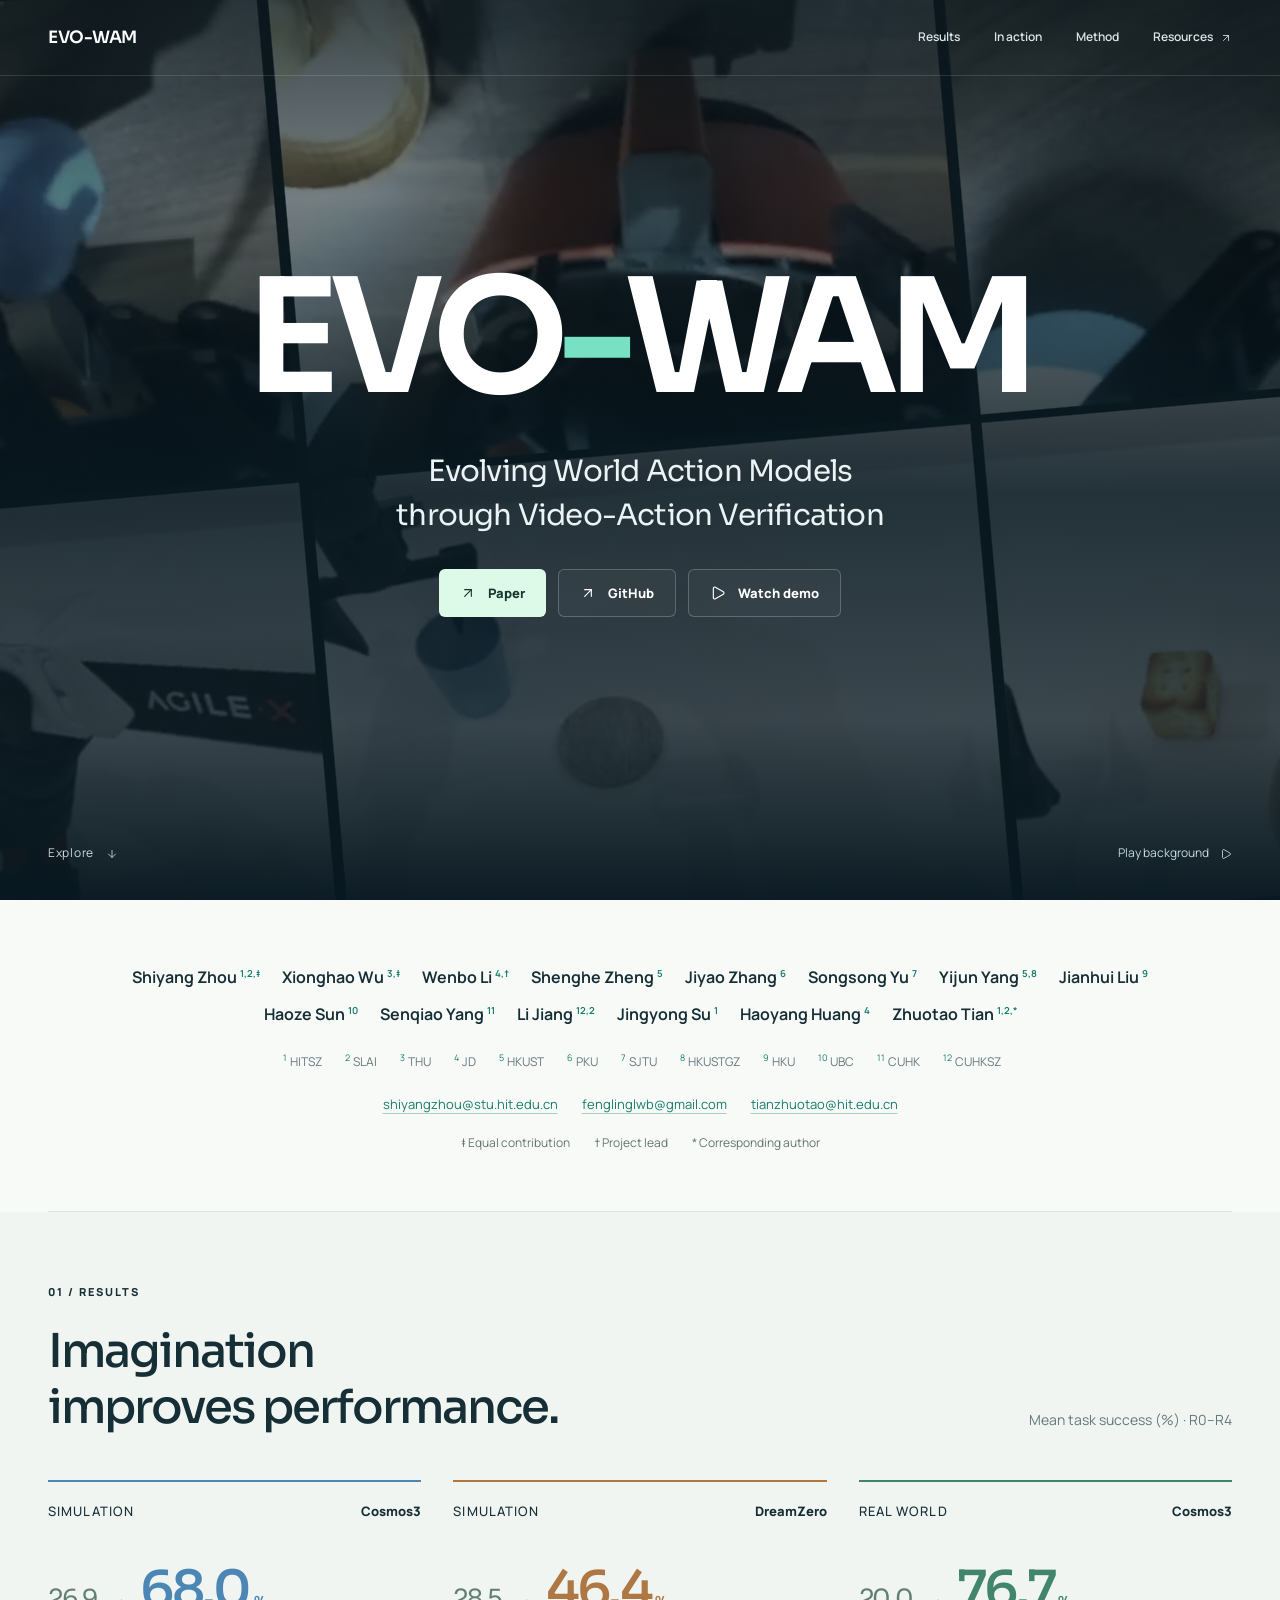
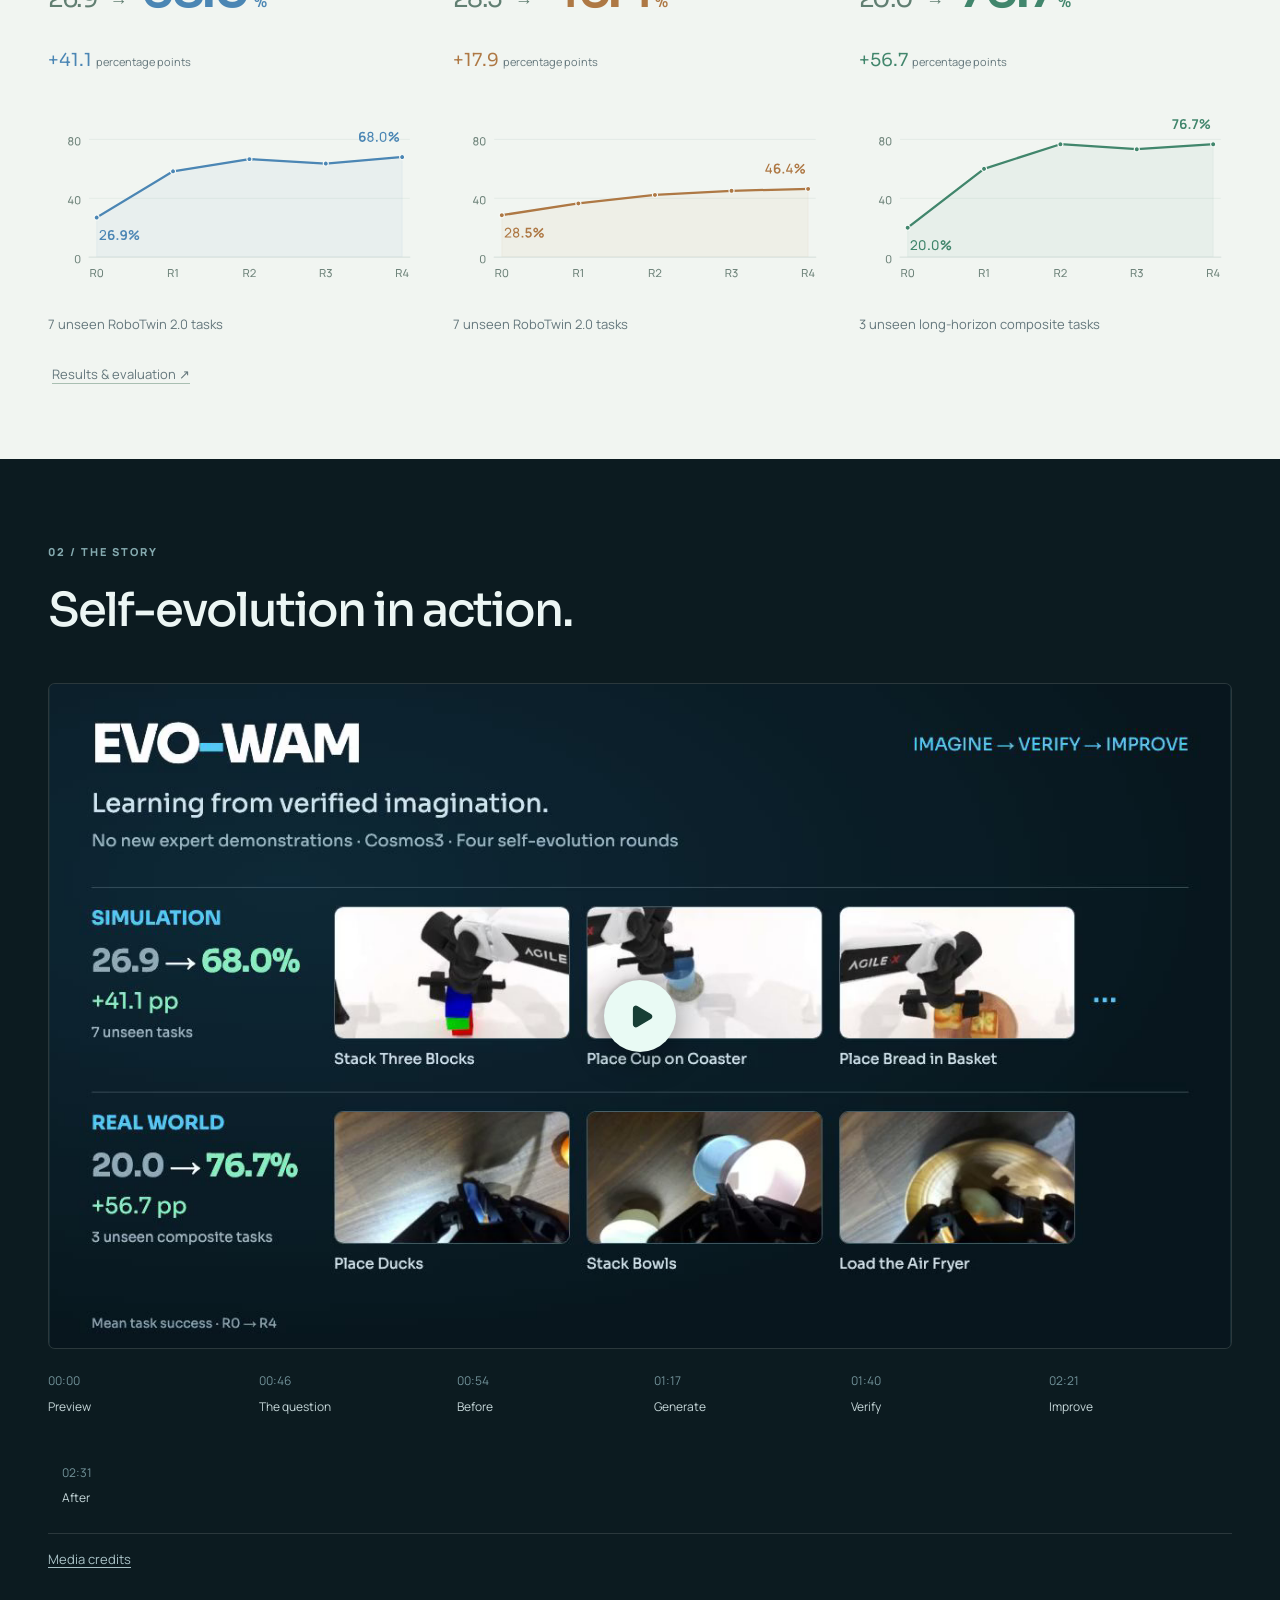
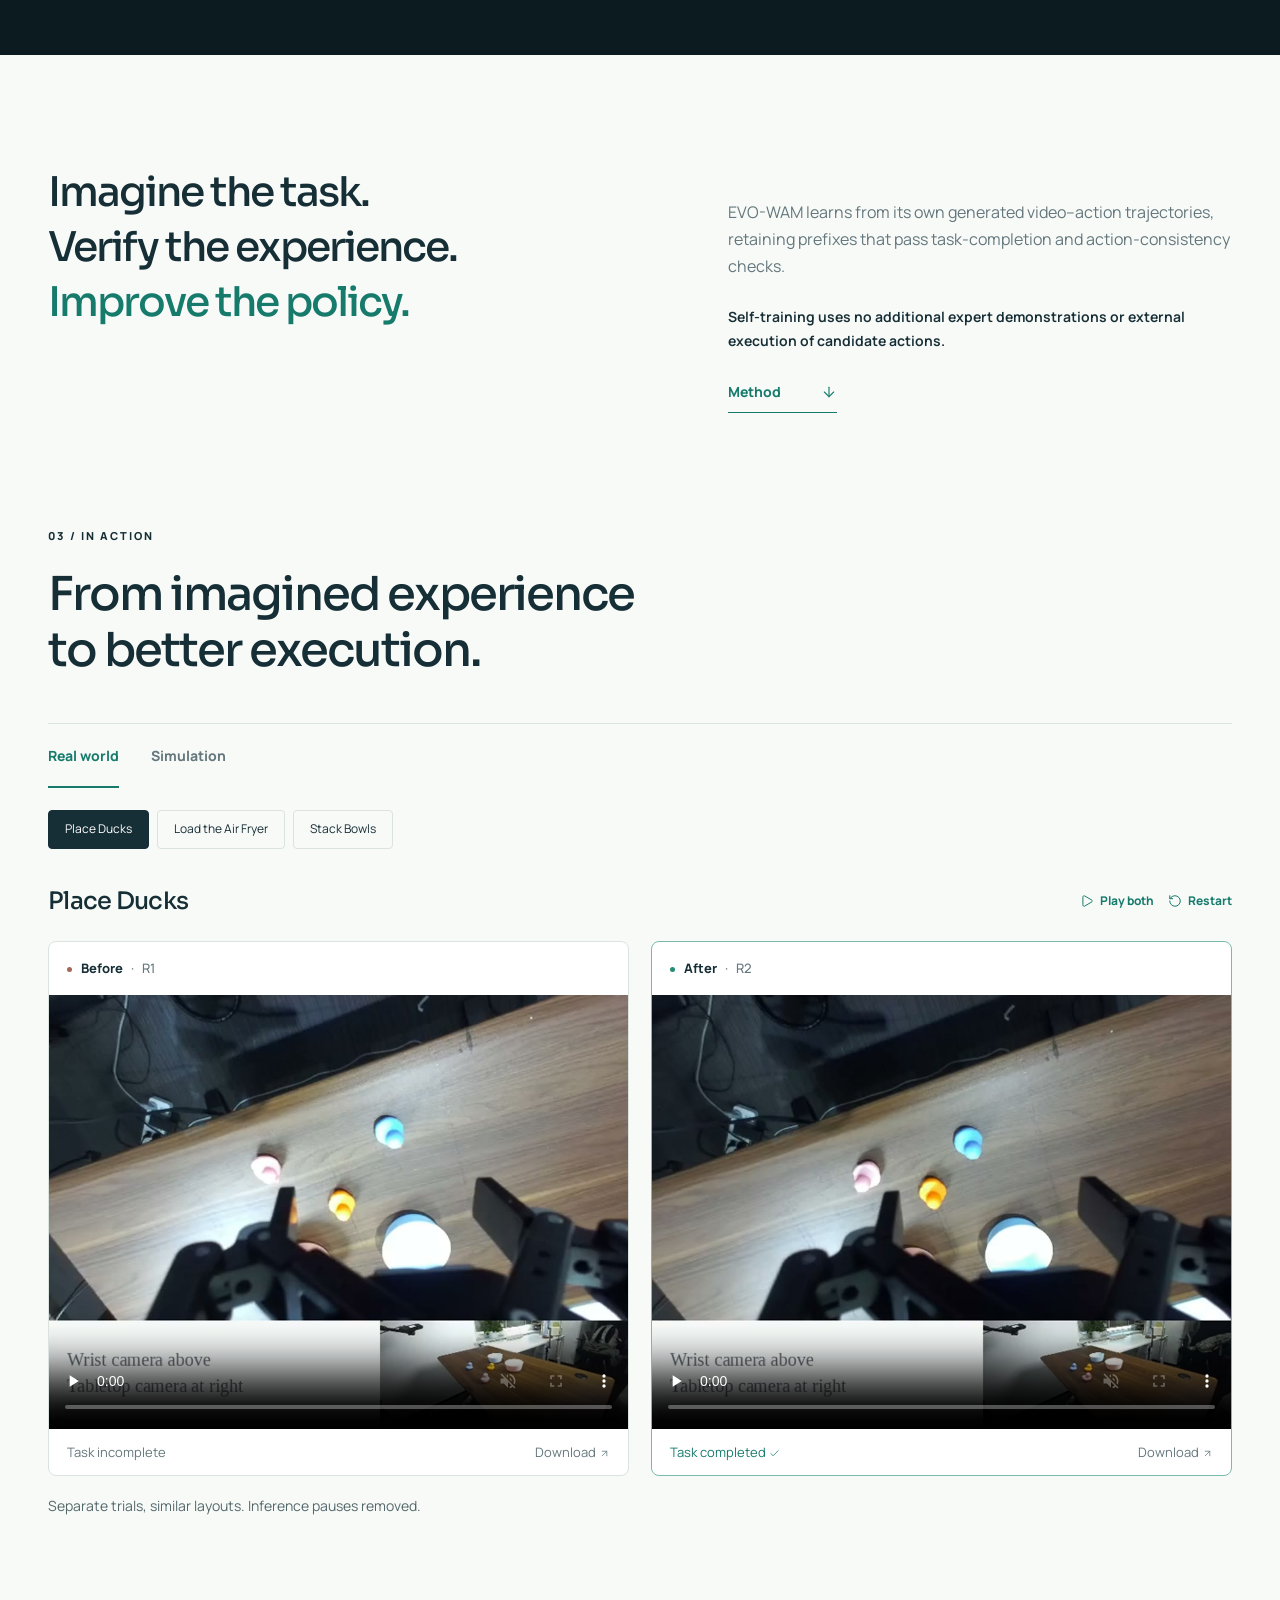
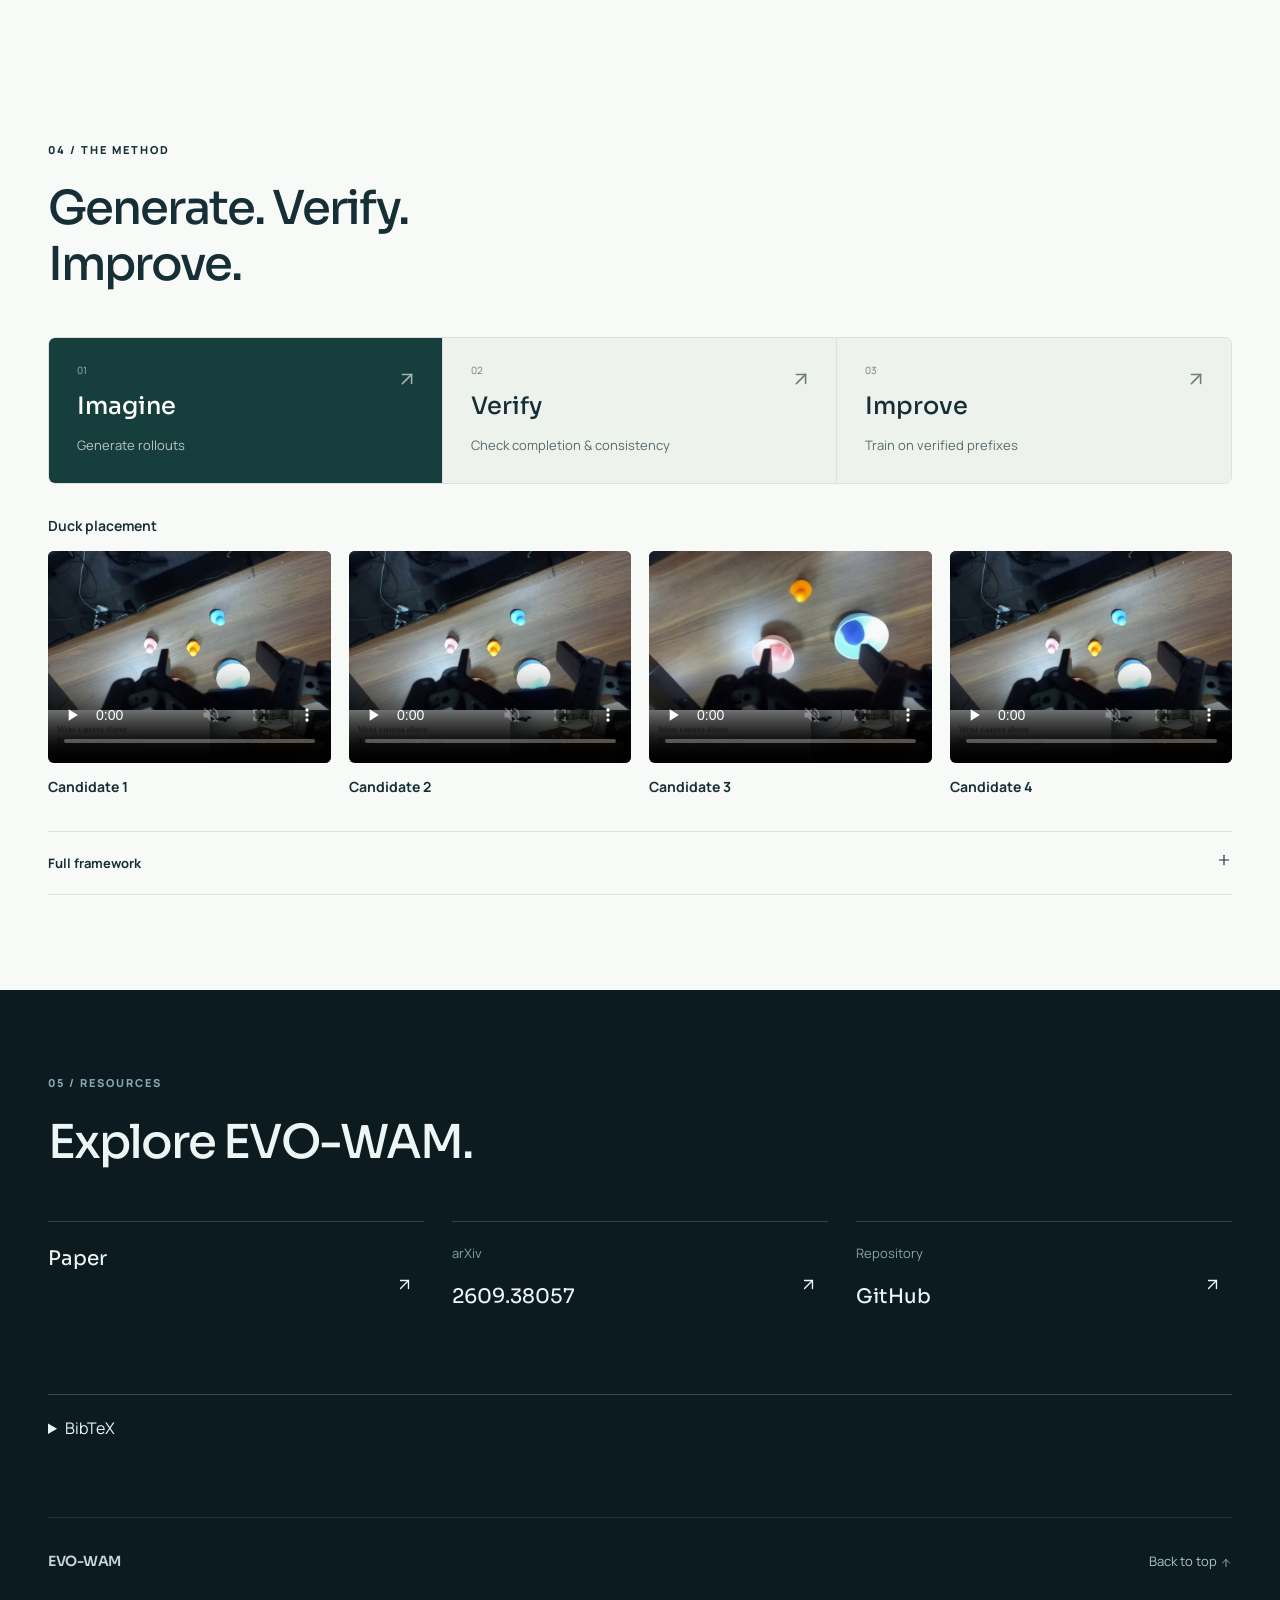
==== commit 5ddbf5ab: "Make homepage headings more direct" ====
--- a/index.html
+++ b/index.html
@@ -51,7 +51,7 @@
     </section>
 
     <section class="results" id="results"><div class="section-wrap">
-      <div class="section-heading"><div><p class="eyebrow">01 / RESULTS</p><h2>Imagination that<br> improves performance.</h2></div><p>Mean task success (%) · R0–R4</p></div>
+      <div class="section-heading"><div><p class="eyebrow">01 / RESULTS</p><h2>Imagination<br> improves performance.</h2></div><p>Mean task success (%) · R0–R4</p></div>
       <div class="results-grid">
         <article class="result result-cosmos-sim" aria-labelledby="result-cosmos-sim-title">
           <h3 class="result-context" id="result-cosmos-sim-title">SIMULATION <span>Cosmos3</span></h3>
@@ -78,8 +78,8 @@
     </div></section>
 
     <section class="overview dark-section" id="overview"><div class="section-wrap">
-      <div class="section-heading"><div><p class="eyebrow">02 / THE STORY</p><h2>See self-evolution unfold.</h2></div></div>
-      <div class="overview-stage"><video id="overview-video" class="overview-video" controls playsinline preload="none" poster="assets/images/demo-cover.png" aria-label="Narrated EVO-WAM overview"><source src="assets/videos/overview.mp4?v=full-v9" type="video/mp4"><track kind="captions" src="assets/videos/overview.en.vtt?v=full-v9" srclang="en" label="English"><p><a href="assets/videos/overview.mp4?v=full-v9">Download the overview video</a></p></video><button type="button" id="demo-cover-play" class="demo-cover-play" hidden aria-label="Play the EVO-WAM overview"><span class="demo-play-disc"><svg class="icon" aria-hidden="true"><use href="assets/icons.svg#play"></use></svg></span></button></div>
+      <div class="section-heading"><div><p class="eyebrow">02 / THE STORY</p><h2>Self-evolution in action.</h2></div></div>
+      <div class="overview-stage"><video id="overview-video" class="overview-video" controls playsinline preload="none" poster="assets/images/demo-cover.png" aria-label="Narrated EVO-WAM overview"><source src="assets/videos/overview.mp4?v=full-v10" type="video/mp4"><track kind="captions" src="assets/videos/overview.en.vtt?v=full-v10" srclang="en" label="English"><p><a href="assets/videos/overview.mp4?v=full-v10">Download the overview video</a></p></video><button type="button" id="demo-cover-play" class="demo-cover-play" hidden aria-label="Play the EVO-WAM overview"><span class="demo-play-disc"><svg class="icon" aria-hidden="true"><use href="assets/icons.svg#play"></use></svg></span></button></div>
       <div class="chapters" aria-label="Demo chapters"><button data-time="0">00:00 <span>Preview</span></button><button data-time="46.06">00:46 <span>The question</span></button><button data-time="54.06">00:54 <span>Before</span></button><button data-time="77.06">01:17 <span>Generate</span></button><button data-time="100.06">01:40 <span>Verify</span></button><button data-time="141.06">02:21 <span>Improve</span></button><button data-time="151.06">02:31 <span>After</span></button></div>
       <p class="media-credits"><a href="assets/demo-credits/CREDITS.txt" target="_blank" rel="noopener">Media credits</a></p>
     </div></section>
@@ -105,7 +105,7 @@
     </section>
 
     <section class="method section-wrap" id="method">
-      <div class="section-heading"><div><p class="eyebrow">04 / THE METHOD</p><h2>Better experience.<br> One round at a time.</h2></div></div>
+      <div class="section-heading"><div><p class="eyebrow">04 / THE METHOD</p><h2>Generate. Verify.<br> Improve.</h2></div></div>
       <div class="method-steps" aria-label="Explore the method">
         <button type="button" data-step="generate" aria-controls="method-panel-generate" aria-pressed="true"><span class="step-number">01</span><strong>Imagine</strong><span>Generate rollouts</span><i><svg class="icon" aria-hidden="true"><use href="assets/icons.svg#arrow-up-right"></use></svg></i></button>
         <button type="button" data-step="verify" aria-controls="method-panel-verify" aria-pressed="false"><span class="step-number">02</span><strong>Verify</strong><span>Check completion &amp; consistency</span><i><svg class="icon" aria-hidden="true"><use href="assets/icons.svg#arrow-up-right"></use></svg></i></button>
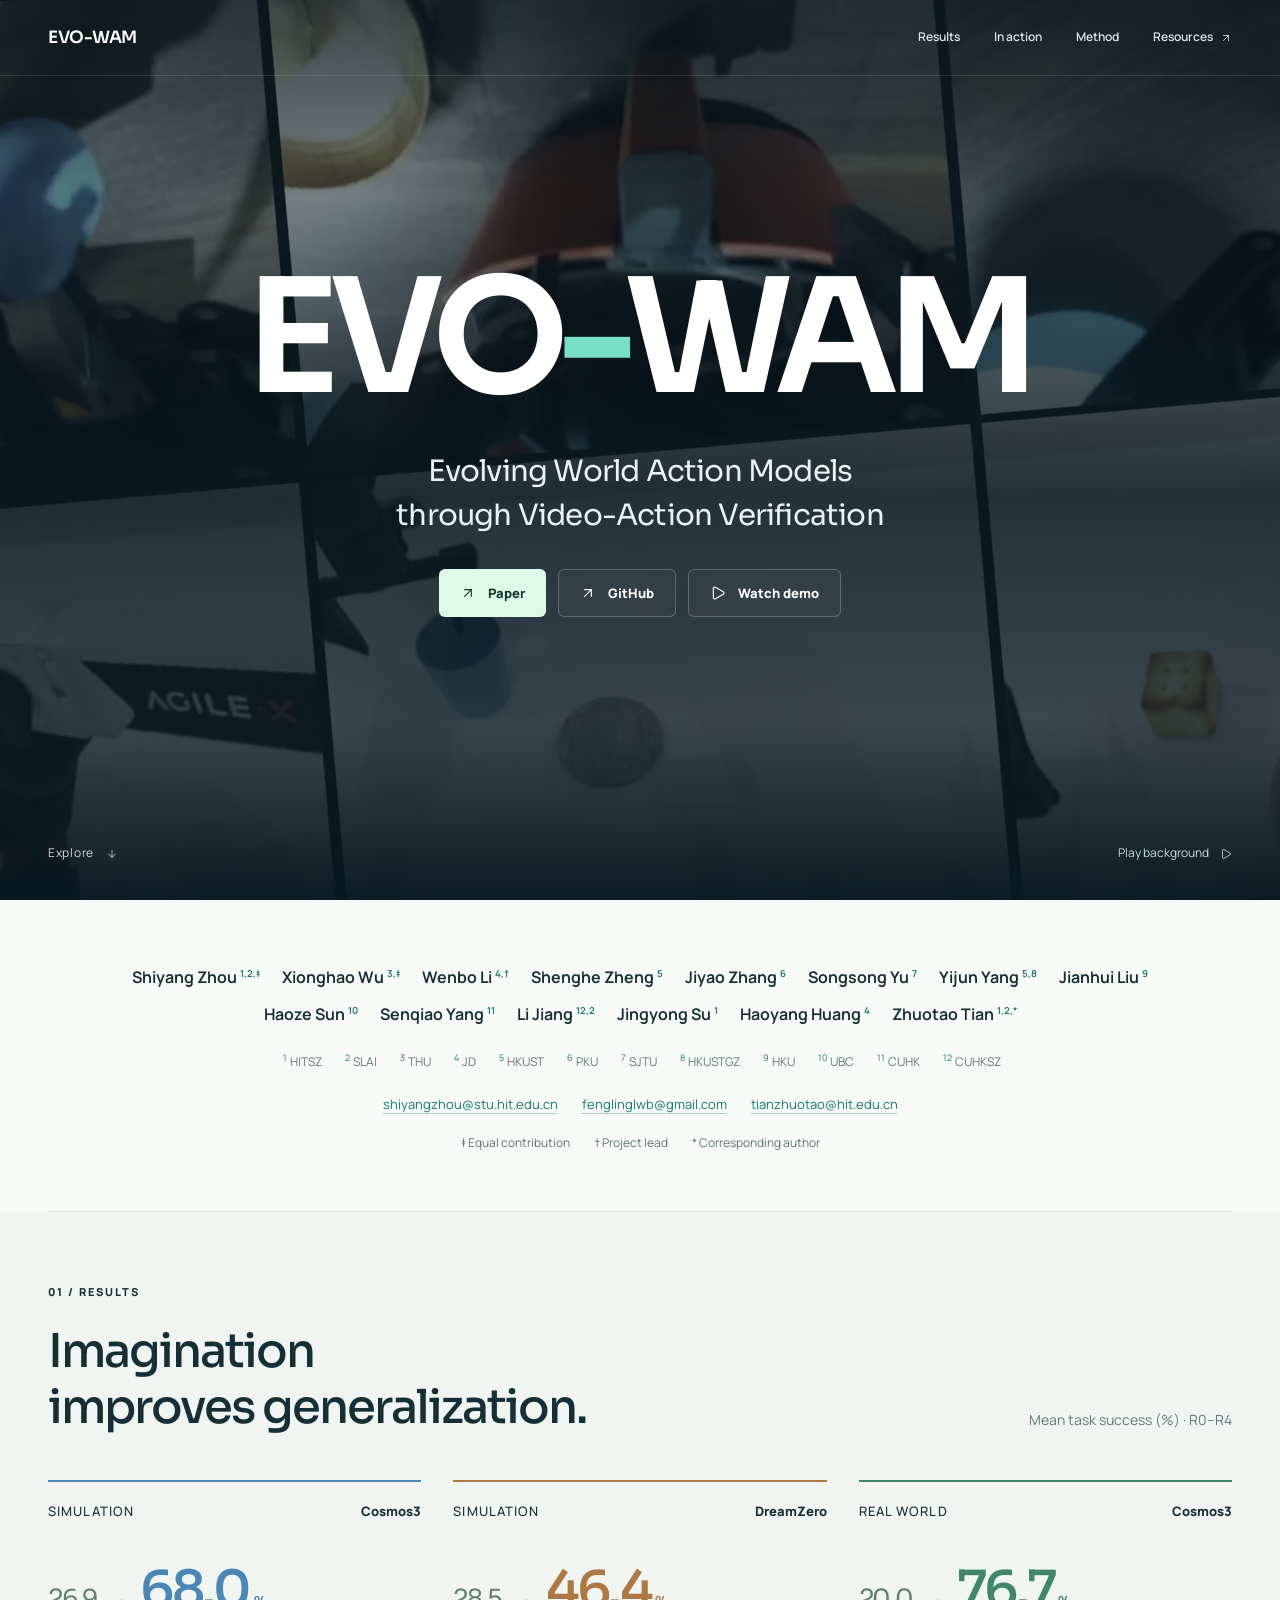
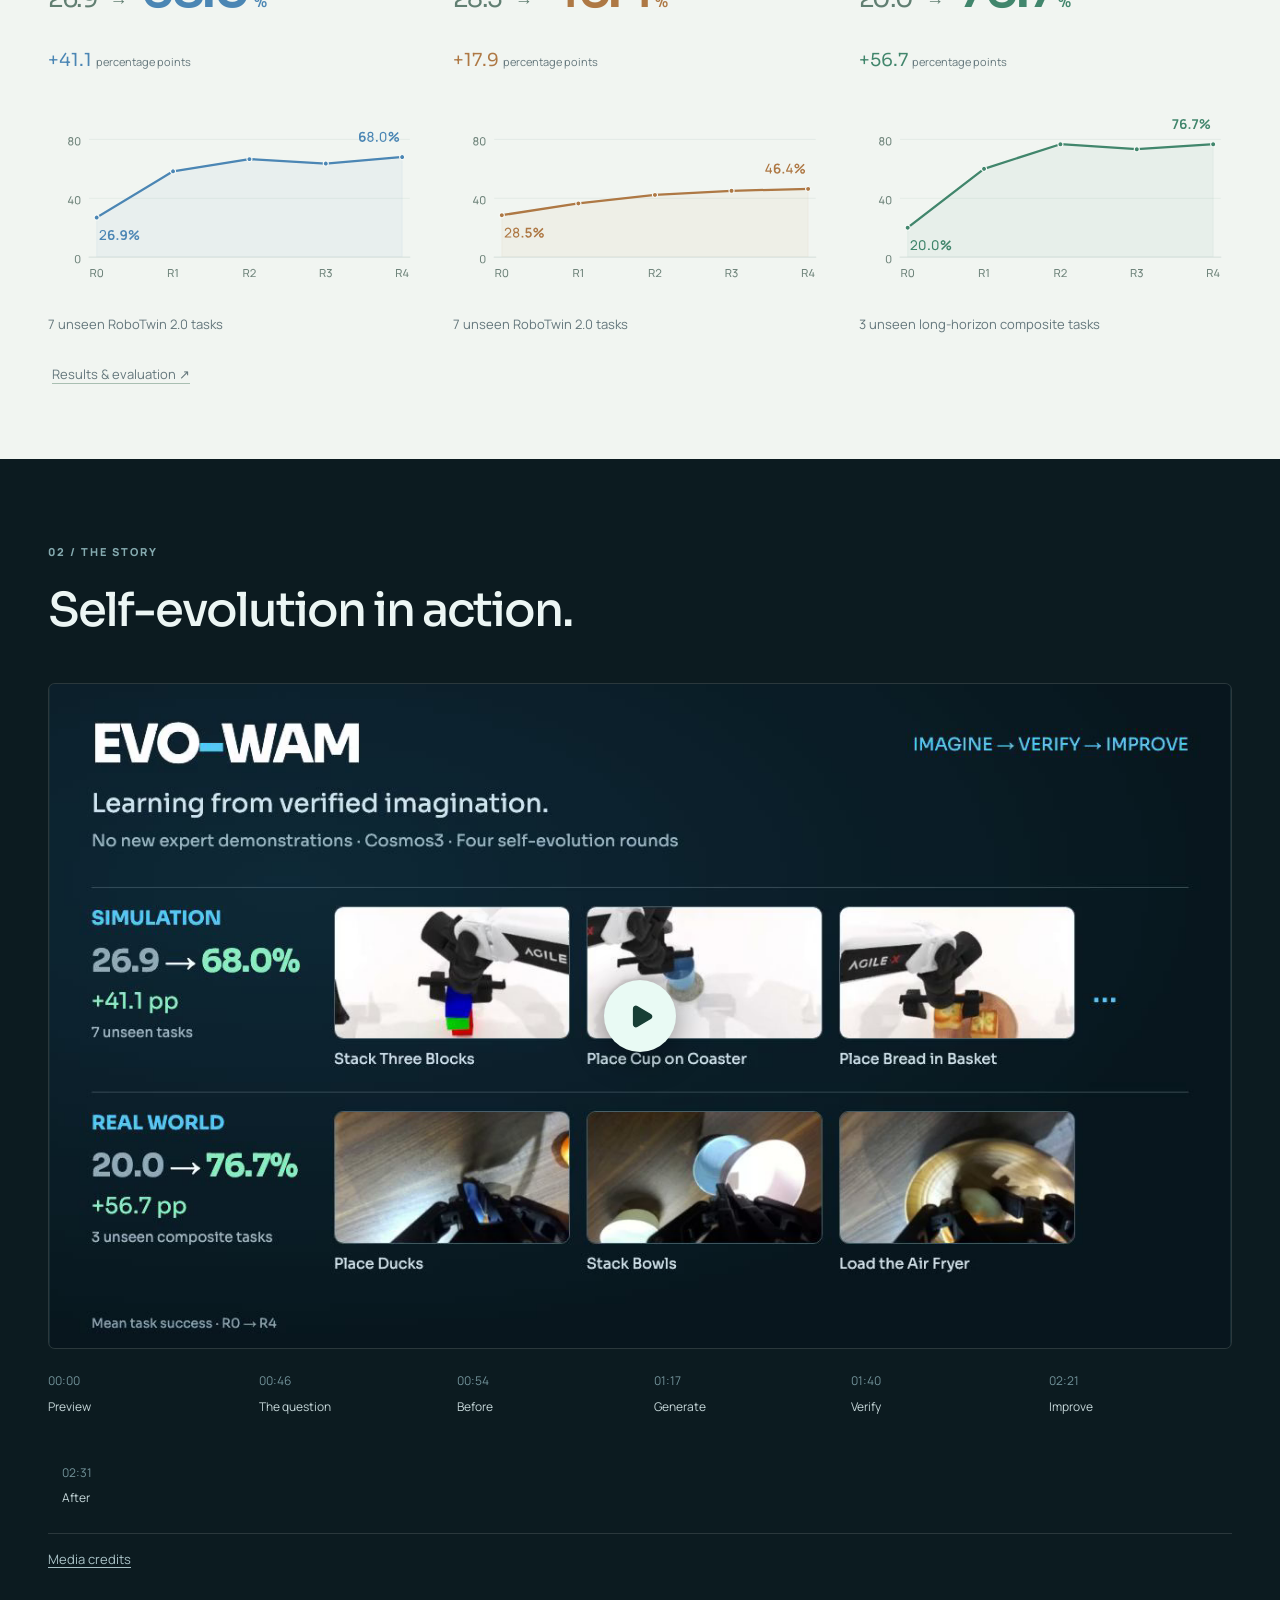
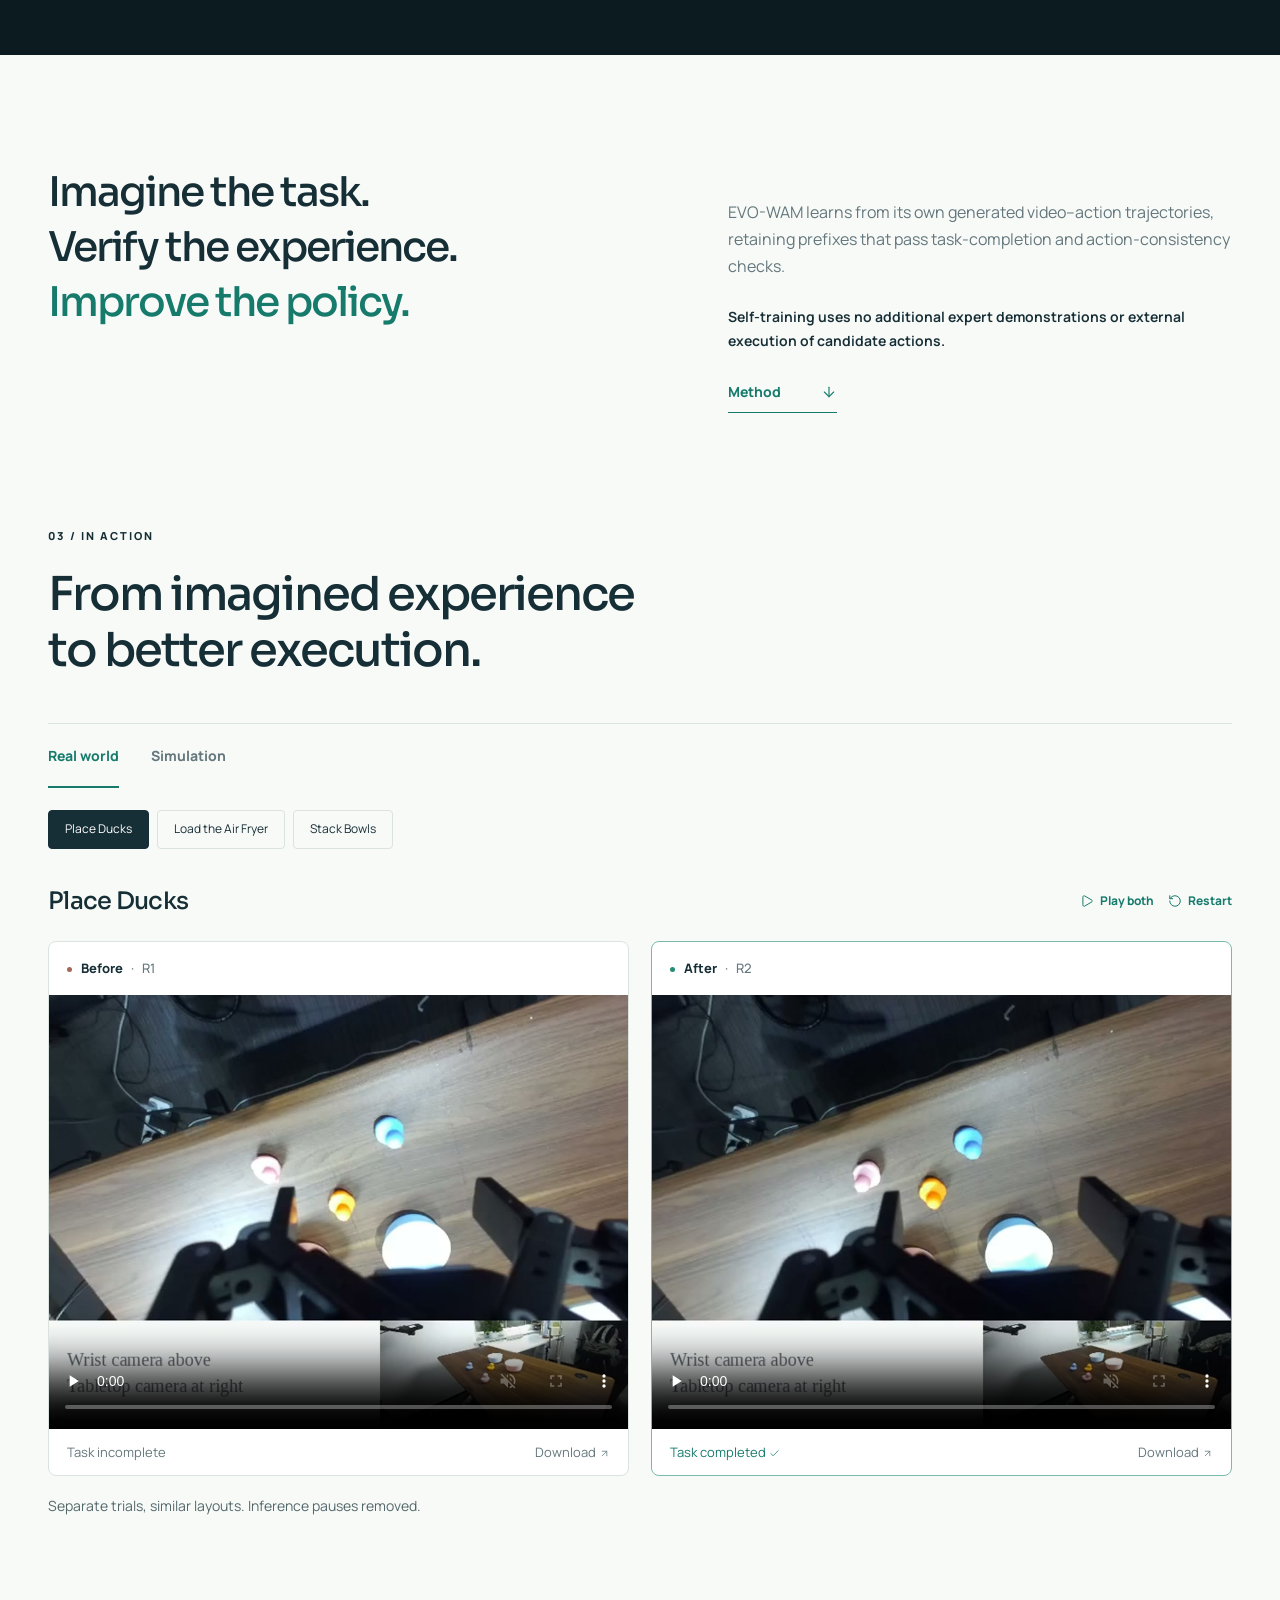
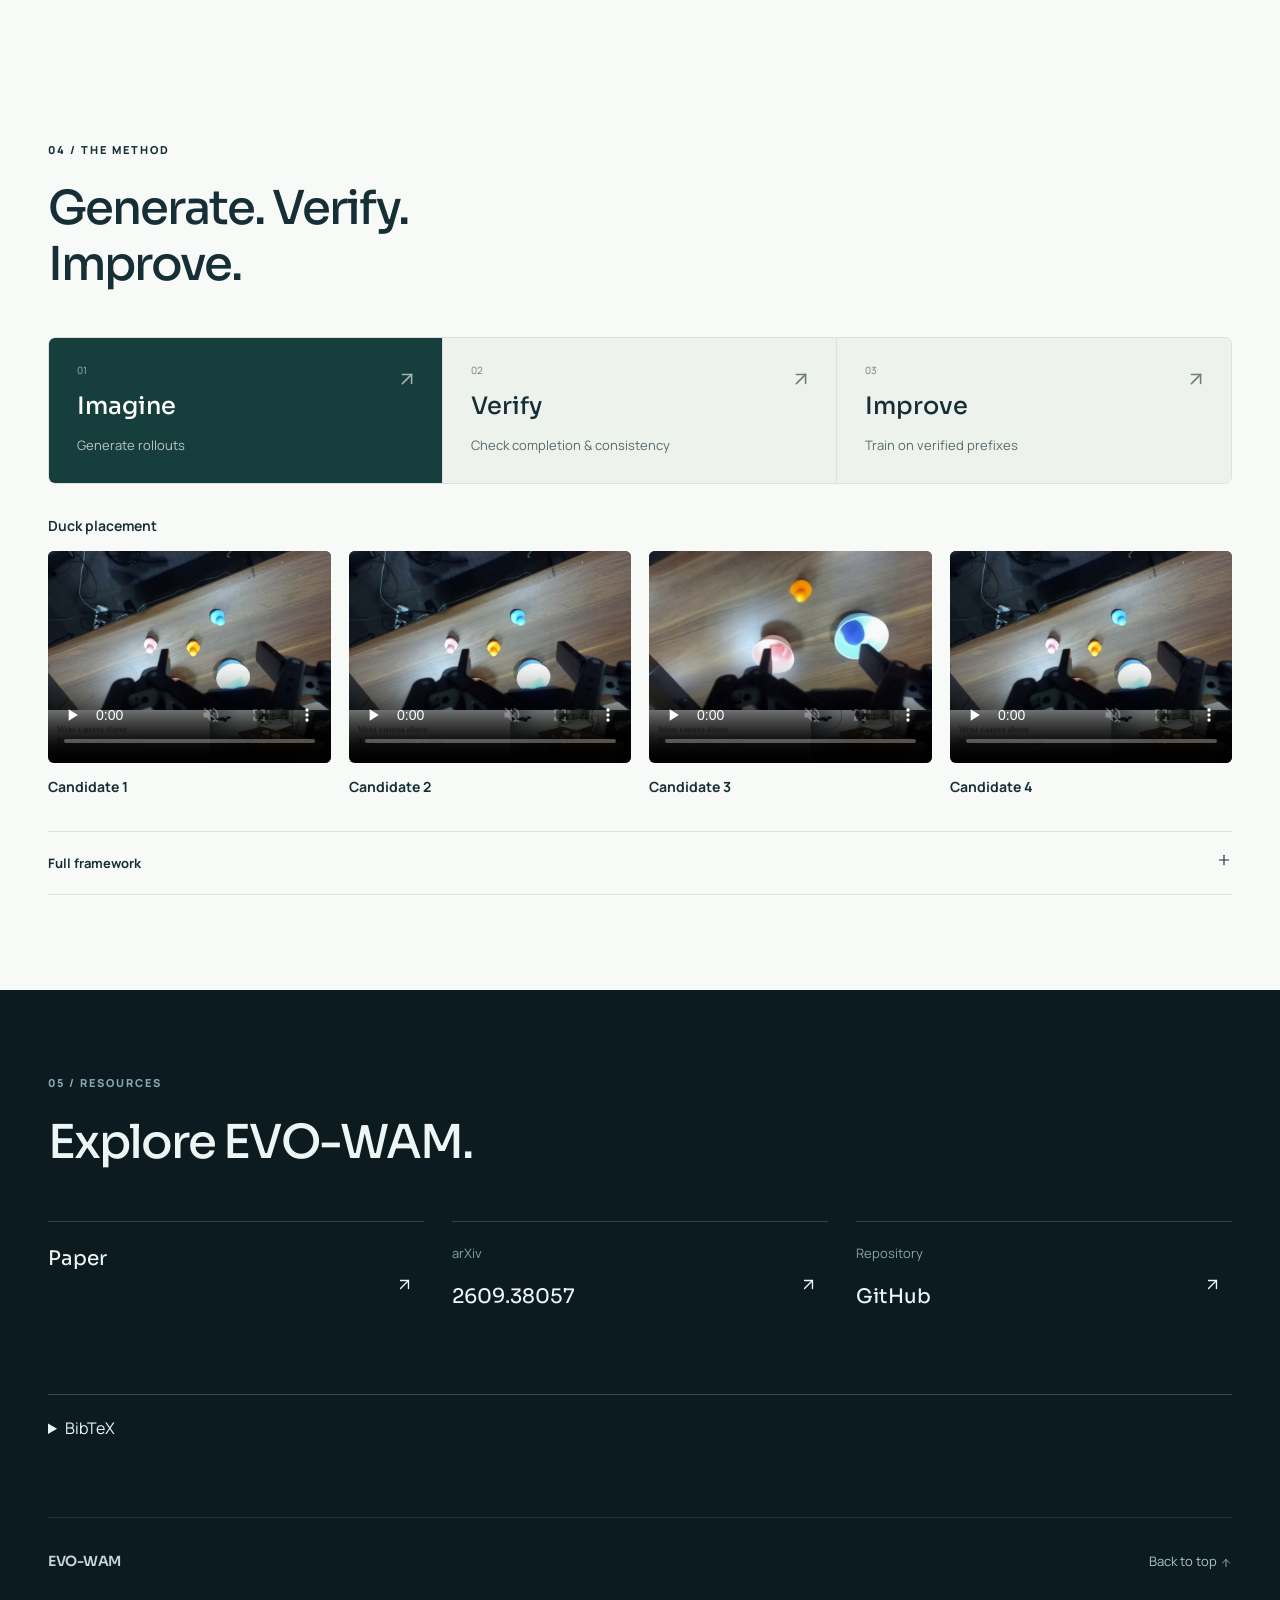
==== commit c02b0ba2: "Update results heading to emphasize generalization" ====
--- a/index.html
+++ b/index.html
@@ -51,7 +51,7 @@
     </section>
 
     <section class="results" id="results"><div class="section-wrap">
-      <div class="section-heading"><div><p class="eyebrow">01 / RESULTS</p><h2>Imagination<br> improves performance.</h2></div><p>Mean task success (%) · R0–R4</p></div>
+      <div class="section-heading"><div><p class="eyebrow">01 / RESULTS</p><h2>Imagination<br> improves generalization.</h2></div><p>Mean task success (%) · R0–R4</p></div>
       <div class="results-grid">
         <article class="result result-cosmos-sim" aria-labelledby="result-cosmos-sim-title">
           <h3 class="result-context" id="result-cosmos-sim-title">SIMULATION <span>Cosmos3</span></h3>
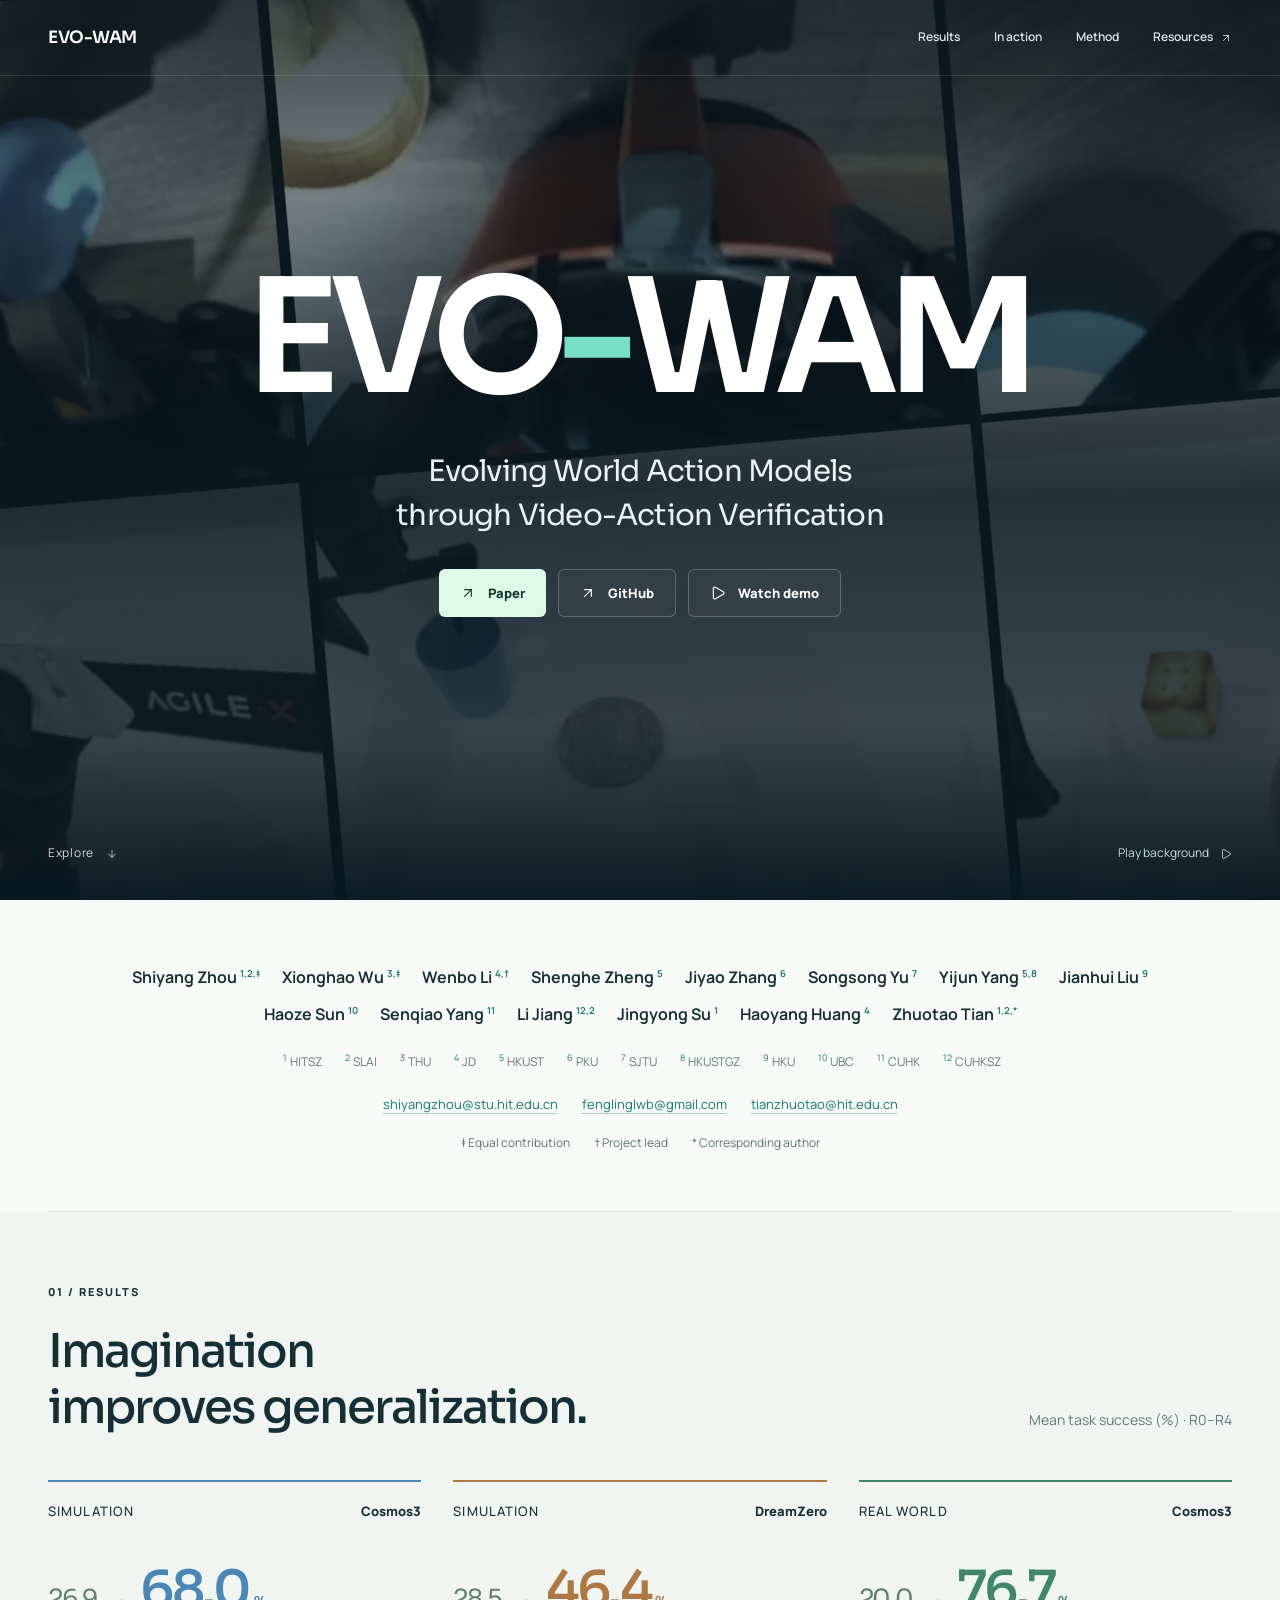
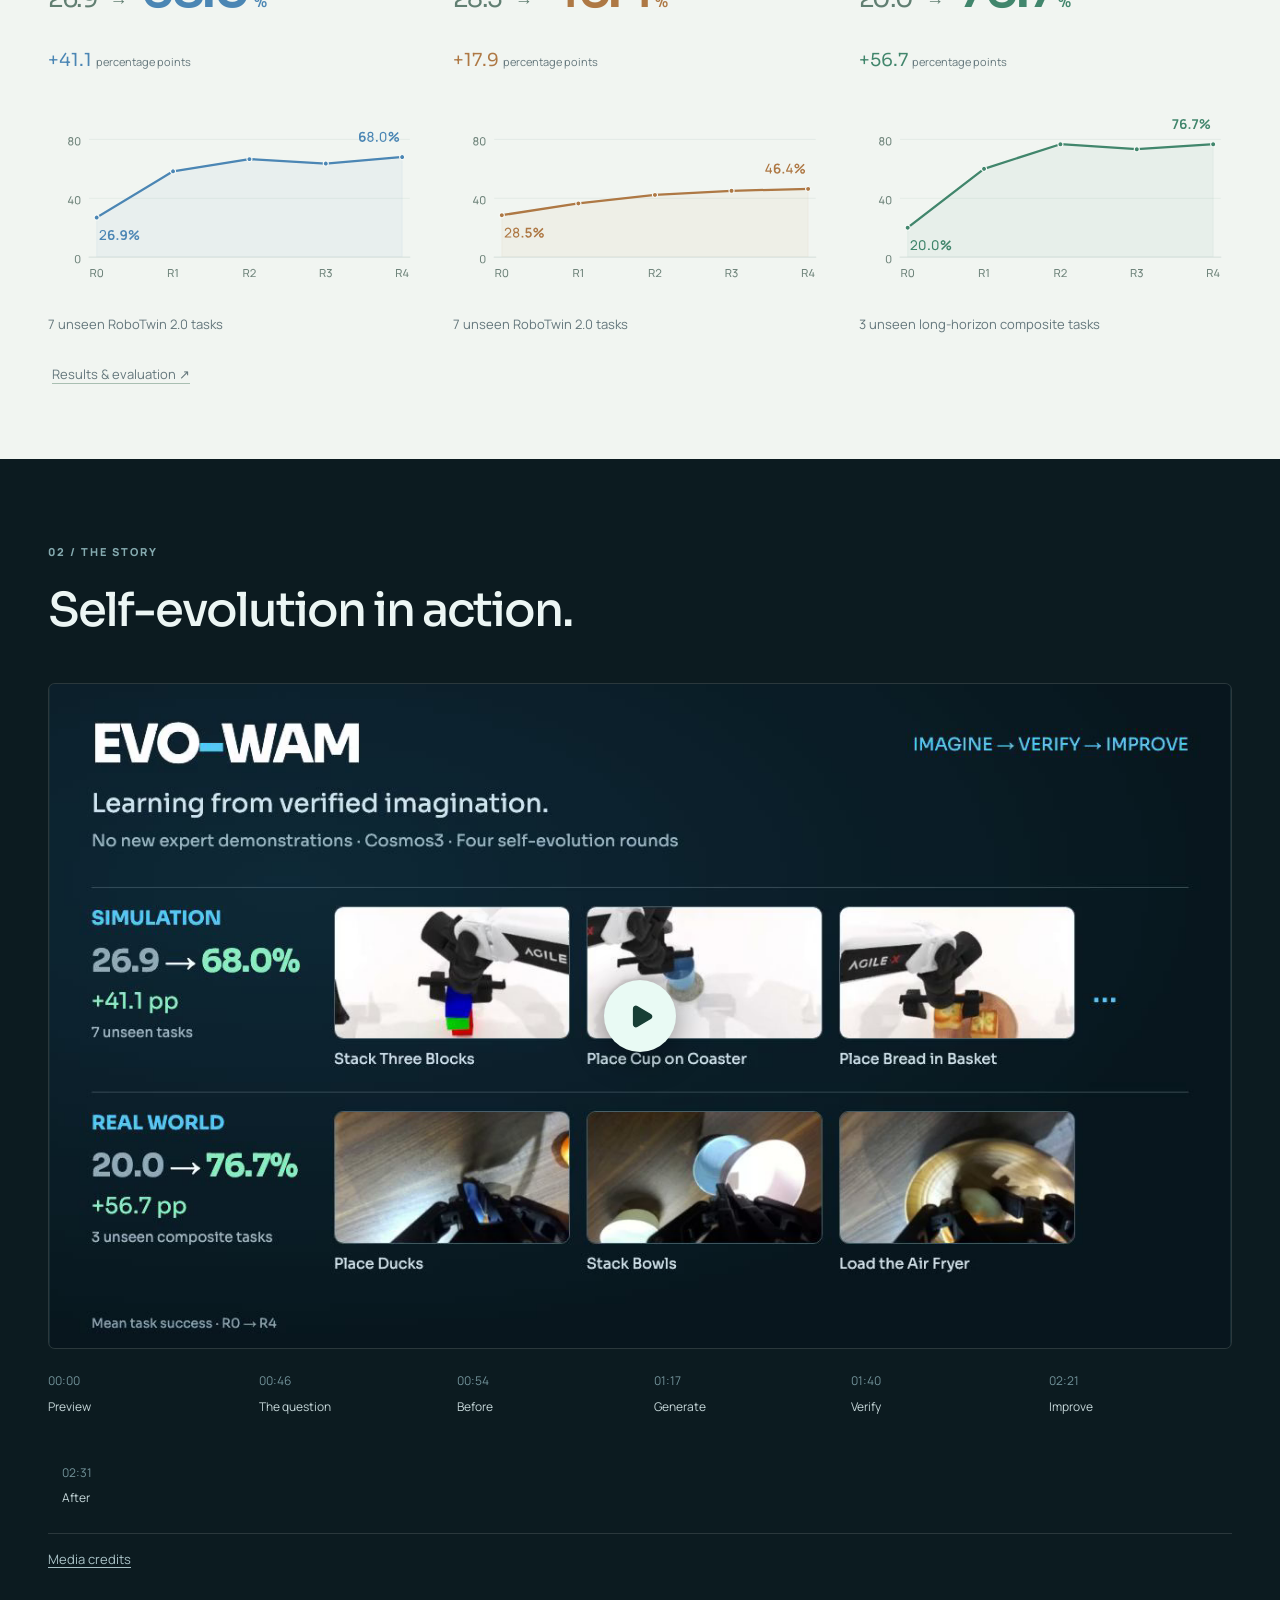
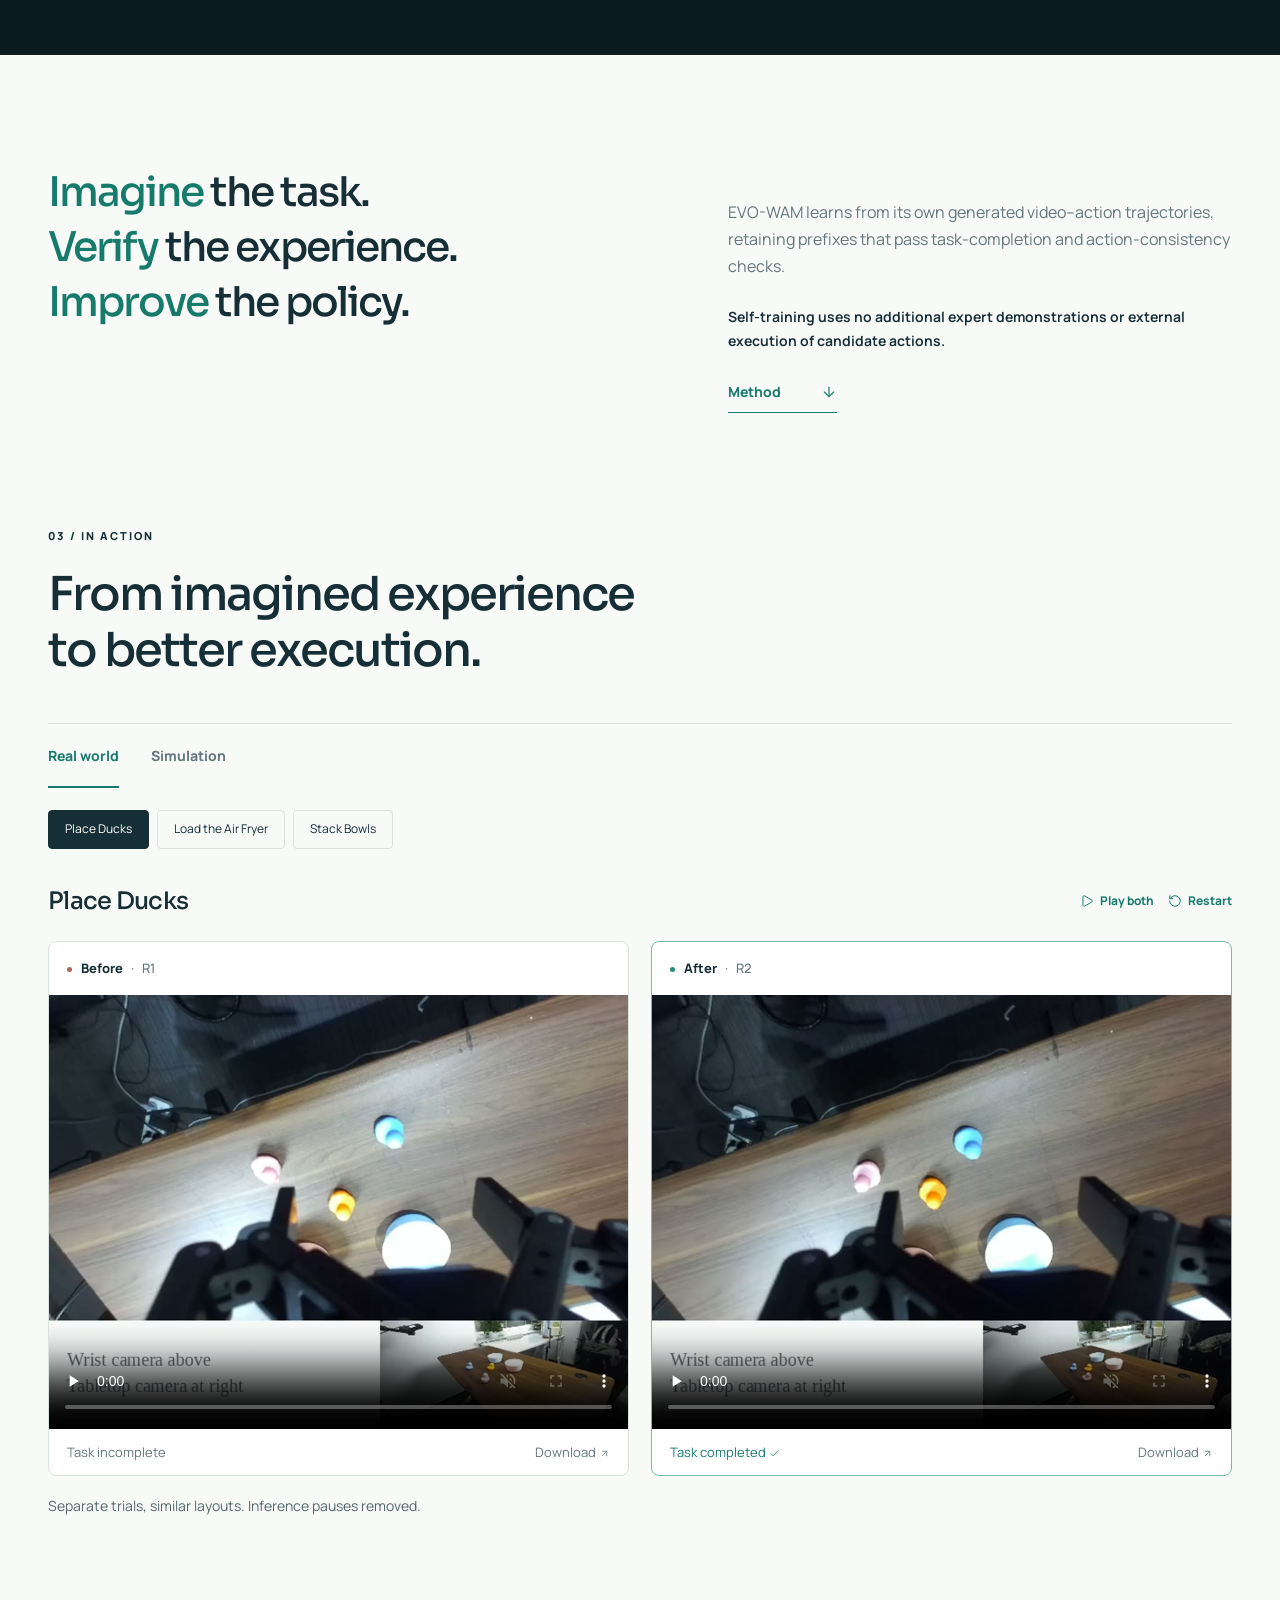
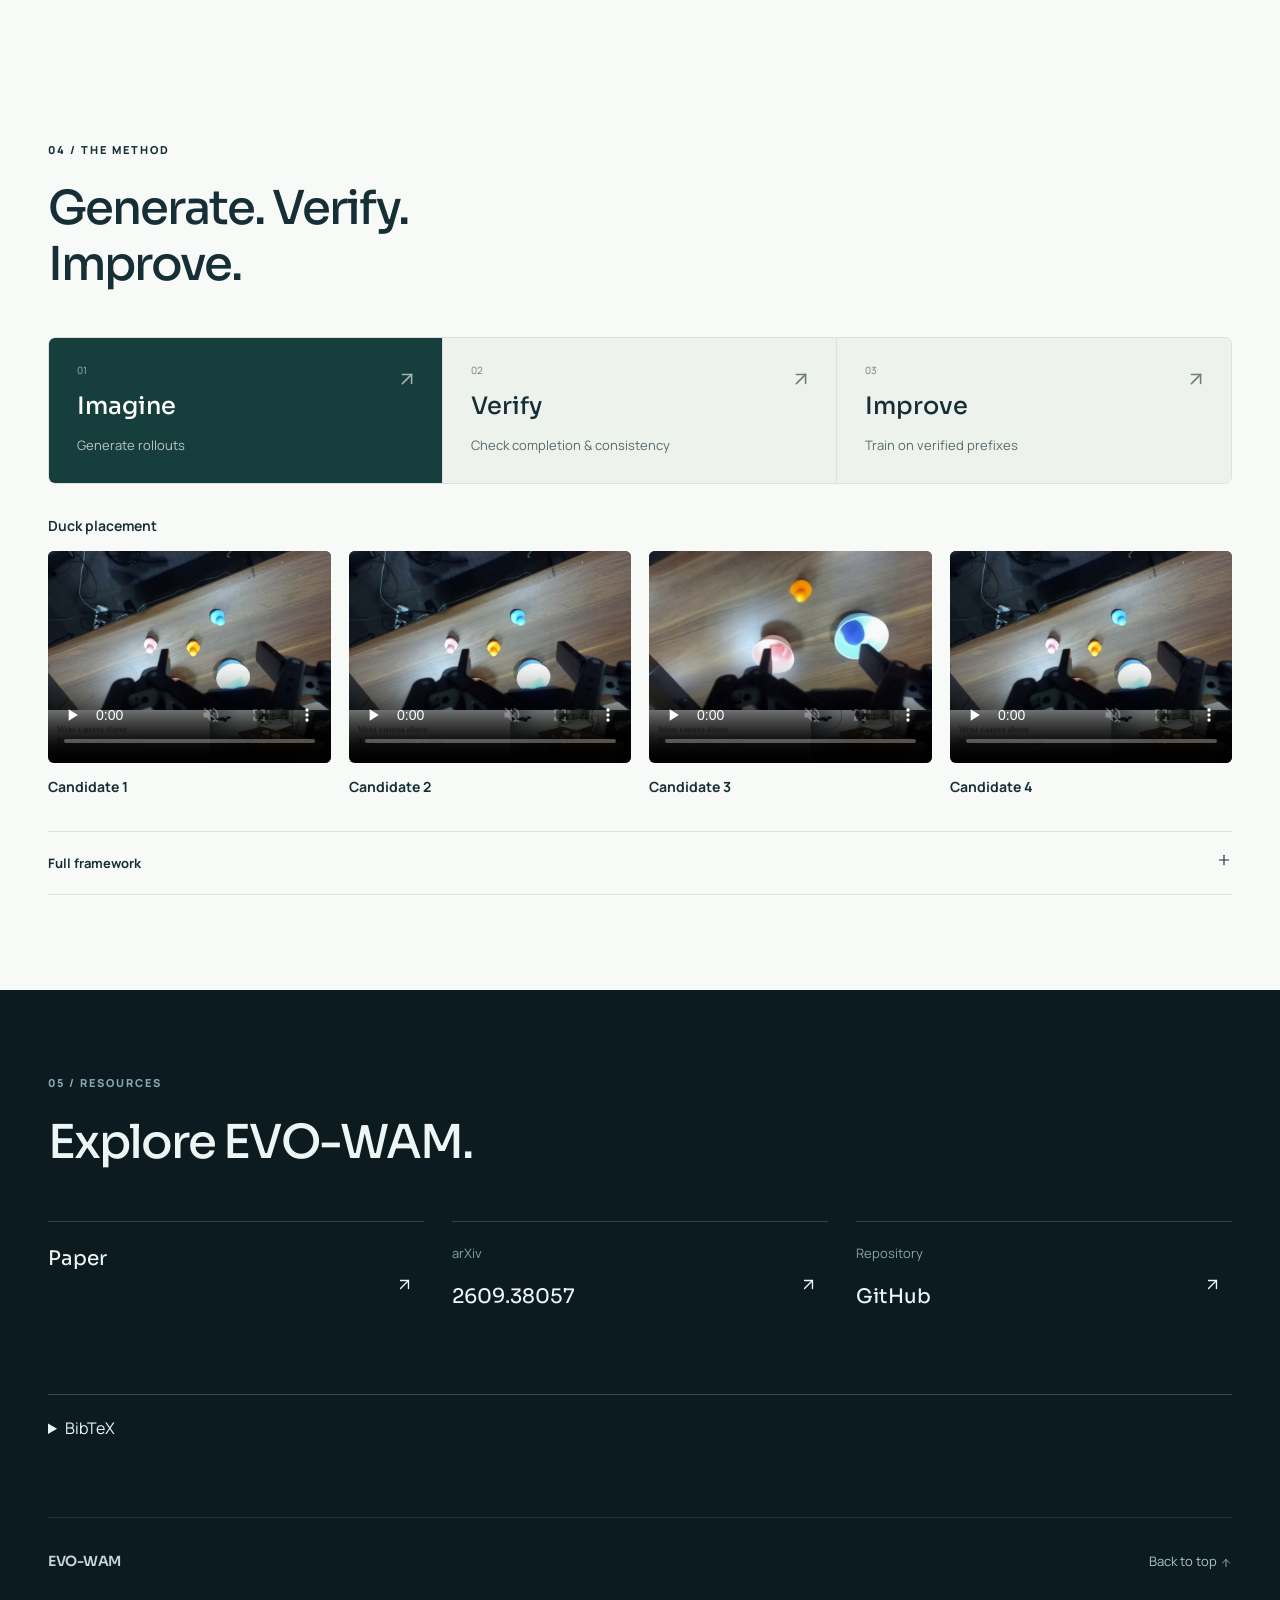
==== commit 3685f15e: "Highlight Imagine Verify and Improve in intro heading" ====
--- a/index.html
+++ b/index.html
@@ -85,7 +85,7 @@
     </div></section>
 
     <section class="intro section-wrap">
-      <div><h2>Imagine the task.<br> Verify the experience.<br> <span class="teal-text">Improve the policy.</span></h2></div>
+      <div><h2><span class="teal-text">Imagine</span> the task.<br> <span class="teal-text">Verify</span> the experience.<br> <span class="teal-text">Improve</span> the policy.</h2></div>
       <div class="intro-copy"><p>EVO-WAM learns from its own generated video–action trajectories, retaining prefixes that pass task-completion and action-consistency checks.</p><p class="principle">Self-training uses no additional expert demonstrations or external execution of candidate actions.</p><a class="text-link" href="#method">Method <svg class="icon" aria-hidden="true"><use href="assets/icons.svg#arrow-down"></use></svg></a></div>
     </section>
 
